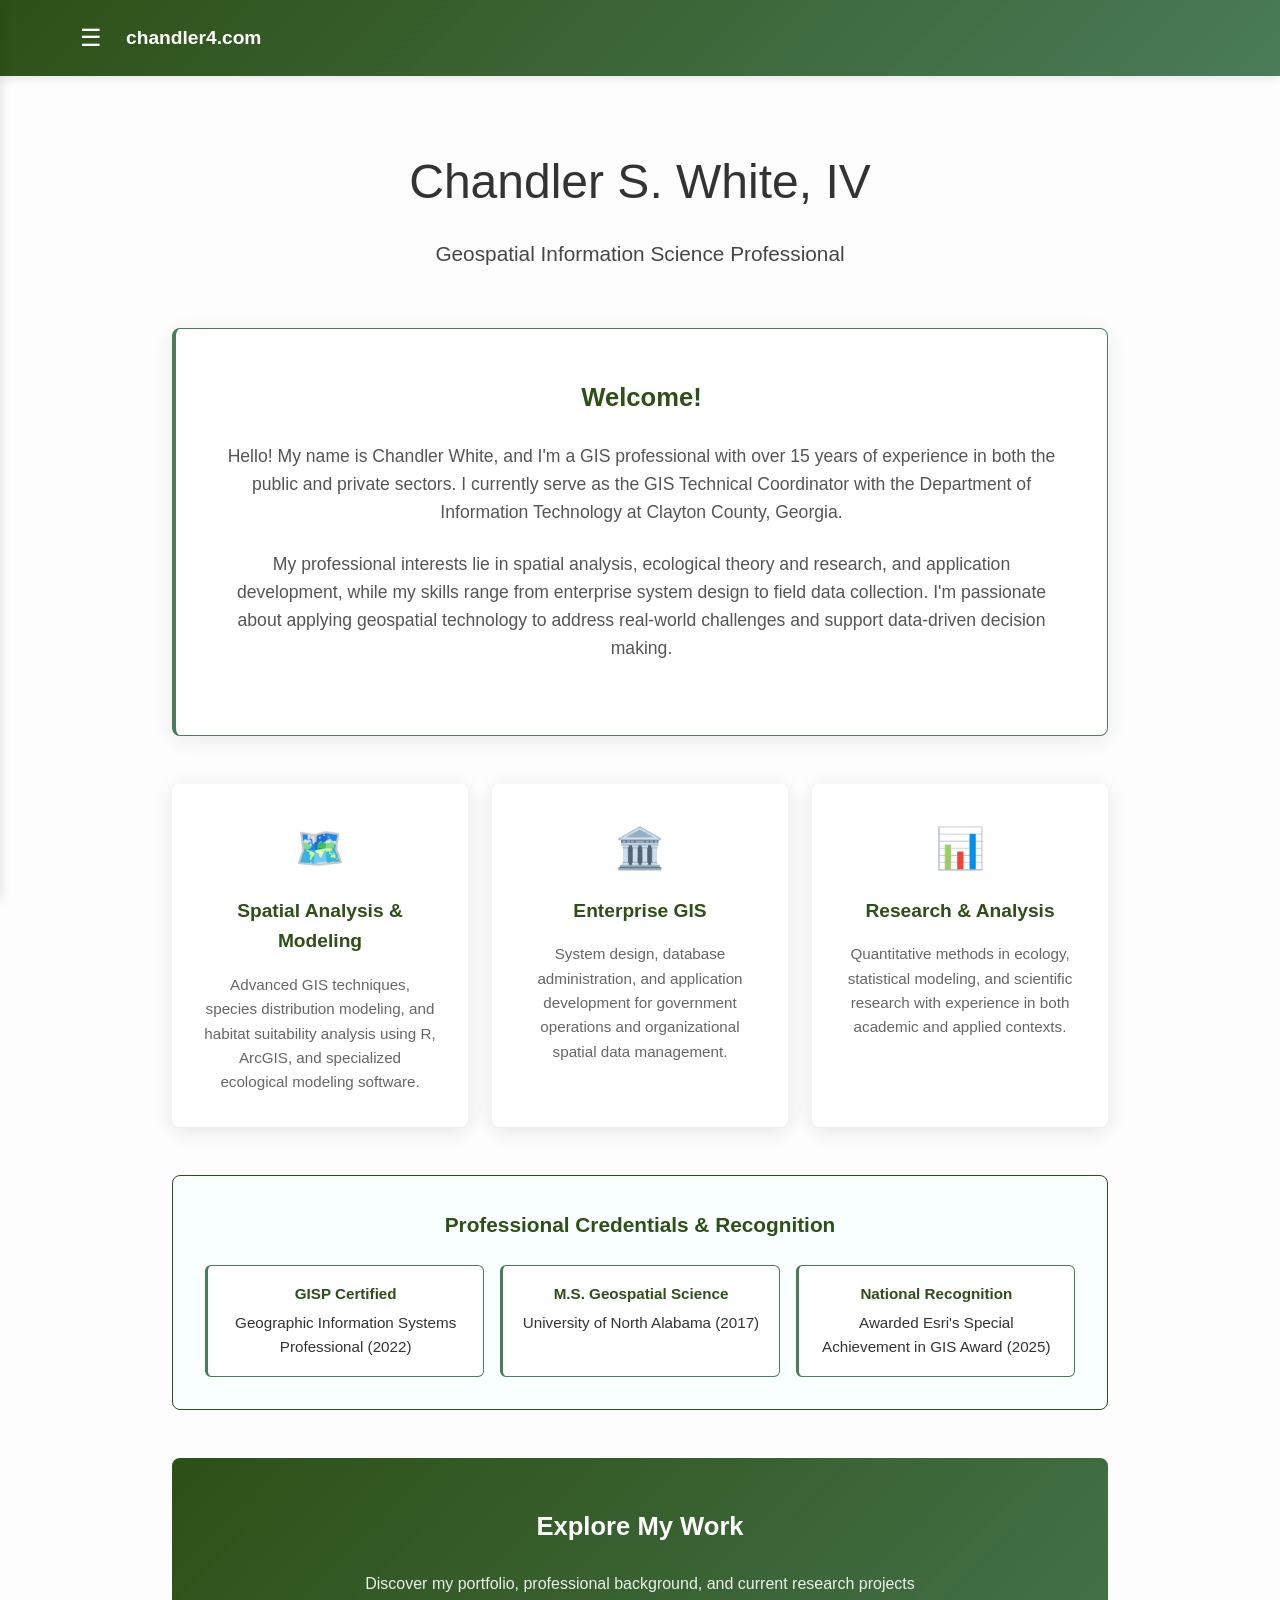
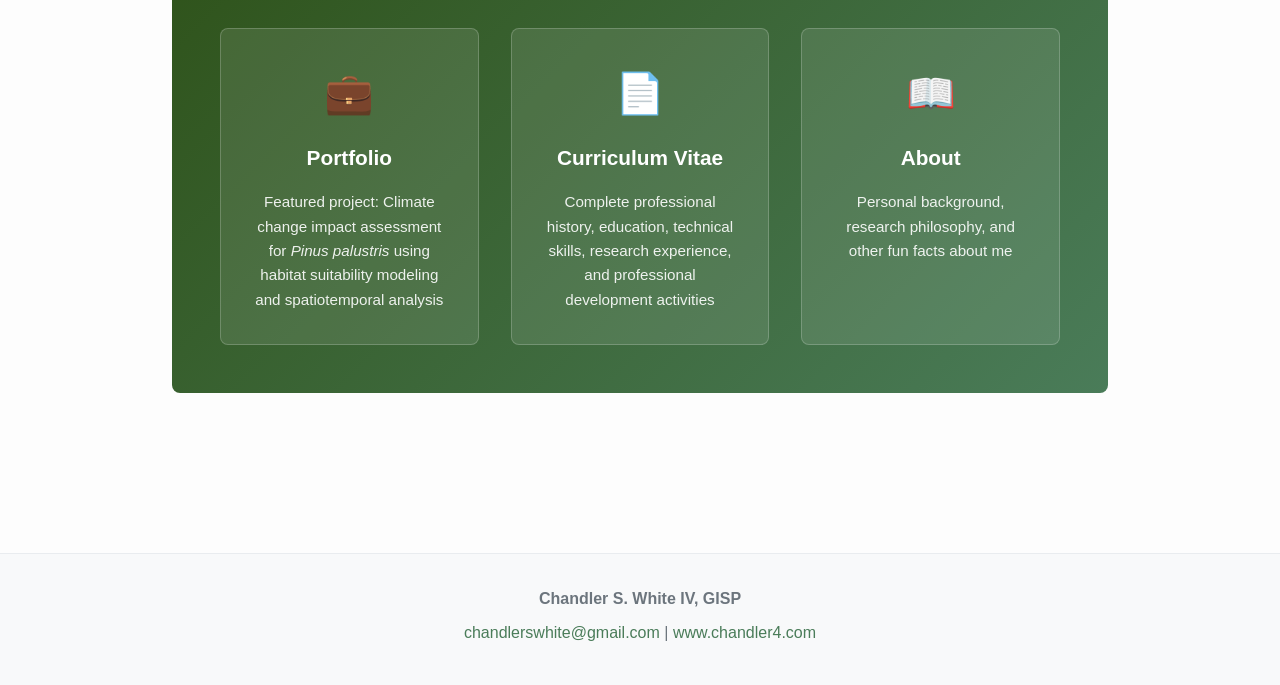
==== index.html @ 32448bdb "Update index.html" ====
<!DOCTYPE html>
<html lang="en">
<head>
    <meta charset="UTF-8">
    <meta name="viewport" content="width=device-width, initial-scale=1.0">
    <title>chandler4.com | Home</title>
    <meta name="description" content="Chandler S. White IV, GISP - Geographic Information Science Professional specializing in spatial analysis, conservation ecology, and species distribution modeling.">
    <style>
        * {
            margin: 0;
            padding: 0;
            box-sizing: border-box;
        }

        body {
            font-family: 'Segoe UI', Tahoma, Geneva, Verdana, sans-serif;
            line-height: 1.6;
            color: #333;
            background-color: #fdfdfd;
            padding-top: 80px;
        }

        header {
            background: linear-gradient(135deg, #2d5016 0%, #4a7c59 100%);
            color: white;
            position: fixed;
            top: 0;
            left: 0;
            right: 0;
            z-index: 1000;
            box-shadow: 0 2px 10px rgba(0,0,0,0.1);
            transition: box-shadow 0.3s ease;
        }

        .header-content {
            display: flex;
            align-items: center;
            padding: 1rem 2rem;
            max-width: 1200px;
            margin: 0 auto;
        }

        .hamburger {
            background: none;
            border: none;
            color: white;
            font-size: 1.5rem;
            cursor: pointer;
            padding: 0.5rem;
            margin-right: 1rem;
            border-radius: 4px;
            transition: background-color 0.3s ease;
        }

        .hamburger:hover {
            background-color: rgba(255,255,255,0.1);
        }

        .site-title {
            font-size: 1.2rem;
            font-weight: 600;
            margin-right: 0.5rem;
        }

        .separator {
            margin: 0 0.5rem;
            opacity: 0.7;
        }

        .page-title {
            font-size: 1.1rem;
            font-weight: 400;
            opacity: 0.9;
        }

        .nav-menu {
            position: fixed;
            top: 0;
            left: -300px;
            width: 300px;
            height: 100vh;
            background: linear-gradient(135deg, #2d5016 0%, #4a7c59 100%);
            transition: left 0.3s ease;
            z-index: 1001;
            padding-top: 5rem;
            box-shadow: 2px 0 10px rgba(0,0,0,0.1);
        }

        .nav-menu.open {
            left: 0;
        }

        .nav-overlay {
            position: fixed;
            top: 0;
            left: 0;
            width: 100%;
            height: 100vh;
            background: rgba(0,0,0,0.5);
            z-index: 999;
            opacity: 0;
            visibility: hidden;
            transition: opacity 0.3s ease, visibility 0.3s ease;
        }

        .nav-overlay.open {
            opacity: 1;
            visibility: visible;
        }

        .nav-menu ul {
            list-style: none;
            padding: 0 2rem;
        }

        .nav-menu li {
            margin-bottom: 0.5rem;
        }

        .nav-menu a {
            color: white;
            text-decoration: none;
            font-weight: 500;
            padding: 0.75rem 1rem;
            display: block;
            border-radius: 4px;
            transition: background-color 0.3s ease;
        }

        .nav-menu a:hover, .nav-menu a.active {
            background-color: rgba(255,255,255,0.2);
        }

        .close-menu {
            position: absolute;
            top: 1rem;
            right: 1rem;
            background: none;
            border: none;
            color: white;
            font-size: 1.5rem;
            cursor: pointer;
            padding: 0.5rem;
            border-radius: 4px;
            transition: background-color 0.3s ease;
        }

        .close-menu:hover {
            background-color: rgba(255,255,255,0.1);
        }

        body {
            padding-top: 80px;
        }

        .container {
            max-width: 1200px;
            margin: 0 auto;
            padding: 0 2rem;
        }

        .hero {
            max-width: 800px;
            margin: 0 auto;
            text-align: center;
        }

        .hero h1 {
            font-size: 3rem;
            margin-bottom: 1rem;
            font-weight: 300;
        }

        .hero h2 {
            font-size: 1.3rem;
            opacity: 0.9;
            font-weight: 400;
            margin-bottom: 2rem;
        }

        .hero-description {
            font-size: 1.1rem;
            opacity: 0.95;
            max-width: 600px;
            margin: 0 auto;
            line-height: 1.7;
        }

        main {
            max-width: 1000px;
            margin: 0 auto;
            padding: 4rem 2rem;
        }

        .intro-section {
            background: white;
            border-radius: 8px;
            padding: 3rem;
            margin-bottom: 3rem;
            box-shadow: 0 4px 20px rgba(0,0,0,0.08);
            border: 1px solid #4a7c59;
            border-left: 4px solid #4a7c59;
            text-align: center;
        }

        .intro-section h3 {
            color: #2d5016;
            margin-bottom: 1.5rem;
            font-size: 1.6rem;
        }

        .intro-section p {
            font-size: 1.1rem;
            margin-bottom: 1.5rem;
            color: #555;
        }

        .expertise-overview {
            display: grid;
            grid-template-columns: repeat(auto-fit, minmax(250px, 1fr));
            gap: 1.5rem;
            margin: 3rem 0;
        }

        .expertise-card {
            background: white;
            border-radius: 8px;
            padding: 2rem;
            box-shadow: 0 4px 20px rgba(0,0,0,0.1);
            transition: transform 0.3s ease, box-shadow 0.3s ease;
            text-align: center;
        }

        .expertise-card:hover {
            transform: translateY(-5px);
            box-shadow: 0 8px 30px rgba(0,0,0,0.12);
        }

        .expertise-card h4 {
            color: #2d5016;
            margin-bottom: 1rem;
            font-size: 1.2rem;
        }

        .expertise-card p {
            color: #666;
            font-size: 0.95rem;
        }

        .expertise-icon {
            font-size: 2.5rem;
            margin-bottom: 1rem;
            display: block;
        }

        .navigation-section {
            background: linear-gradient(135deg, #2d5016 0%, #4a7c59 100%);
            color: white;
            border-radius: 8px;
            padding: 3rem;
            text-align: center;
            margin: 3rem 0;
        }

        .navigation-section h3 {
            margin-bottom: 1.5rem;
            font-size: 1.6rem;
        }

        .navigation-section p {
            margin-bottom: 2rem;
            opacity: 0.9;
        }

        .nav-grid {
            display: grid;
            grid-template-columns: repeat(auto-fit, minmax(250px, 1fr));
            gap: 2rem;
            margin-top: 2rem;
        }

        .nav-card {
            background: rgba(255,255,255,0.1);
            border: 1px solid rgba(255,255,255,0.2);
            border-radius: 8px;
            padding: 2rem;
            text-decoration: none;
            color: white;
            transition: all 0.3s ease;
            display: block;
        }

        .nav-card:hover {
            background: rgba(255,255,255,0.2);
            transform: translateY(-3px);
            box-shadow: 0 6px 25px rgba(0,0,0,0.15);
        }

        .nav-card h4 {
            margin-bottom: 1rem;
            font-size: 1.3rem;
        }

        .nav-card p {
            opacity: 0.9;
            margin-bottom: 0;
            font-size: 0.95rem;
        }

        .nav-icon {
            font-size: 2.5rem;
            margin-bottom: 1rem;
            display: block;
        }

        .credentials {
            background: #f8fffe;
            border: 1px solid #2d5016;
            border-radius: 8px;
            padding: 2rem;
            margin: 3rem 0;
            text-align: center;
        }

        .credentials h4 {
            color: #2d5016;
            margin-bottom: 1rem;
            font-size: 1.3rem;
        }

        .credentials-grid {
            display: grid;
            grid-template-columns: repeat(auto-fit, minmax(200px, 1fr));
            gap: 1rem;
            margin-top: 1.5rem;
        }

        .credential-item {
            background: white;
            padding: 1rem;
            border-radius: 6px;
            border: 1px solid #4a7c59;
            border-left: 3px solid #4a7c59;
            font-size: 0.95rem;
        }

        .credential-item strong {
            color: #2d5016;
            display: block;
            margin-bottom: 0.3rem;
        }

        footer {
            background-color: #f8f9fa;
            text-align: center;
            padding: 2rem;
            margin-top: 3rem;
            border-top: 1px solid #e9ecef;
        }

        footer p {
            color: #6c757d;
            margin-bottom: 0.5rem;
            text-align: center; /* Add this line */
        }

        footer a {
            color: #4a7c59;
            text-decoration: none;
        }

        footer a:hover {
            text-decoration: underline;
        }

        @media (max-width: 768px) {
            .hero h1 {
                font-size: 2rem;
            }

            .profile-header {
                grid-template-columns: 1fr;
                text-align: center;
            }

            .profile-photo {
                justify-self: center;
            }

            .expertise-grid, .contact-grid, .interests-list {
                grid-template-columns: 1fr;
            }

            .header-content {
                padding: 1rem;
            }

            .site-title {
                font-size: 1.1rem;
            }

            .page-title {
                font-size: 1rem;
            }
        }
    </style>
</head>
<body>
<header>
        <div class="nav-overlay" id="navOverlay"></div>
        <div class="nav-menu" id="navMenu">
            <button class="close-menu" id="closeMenu">✕</button>
            <ul>
                <li><a href="#" class="active">Home</a></li>
                <li><a href="portfolio.html">Portfolio</a></li>
                <li><a href="interactive_habitat_map.html" target="_blank">Interactive Map</a></li>
                <li><a href="cv.html">Curriculum Vitae</a></li>
                <li><a href="about.html">About</a></li>
            </ul>
        </div>
        <div class="header-content">
            <button class="hamburger" id="hamburger">☰</button>
            <span class="site-title">chandler4.com</span>
            <span class="page-title"></span>
        </div>
    </header>

    <main>
        <div class="container">
            <div class="hero">
                <h1>Chandler S. White, IV</h1>
                <h2>Geospatial Information Science Professional</h2>
            </div>
        </div>
        <br>
        <section class="intro-section">
            <h3>Welcome!</h3>
            <p>Hello! My name is Chandler White, and I'm a GIS professional with over 15 years of experience in both the public and private sectors. I currently serve as the GIS Technical Coordinator with the Department of Information Technology at Clayton County, Georgia.</p>
            <p>My professional interests lie in spatial analysis, ecological theory and research, and application development, while my skills range from enterprise system design to field data collection. I'm passionate about applying geospatial technology to address real-world challenges and support data-driven decision making.</p>
        </section>

        <div class="expertise-overview">
            <div class="expertise-card">
                <span class="expertise-icon">🗺️</span>
                <h4>Spatial Analysis & Modeling</h4>
                <p>Advanced GIS techniques, species distribution modeling, and habitat suitability analysis using R, ArcGIS, and specialized ecological modeling software.</p>
            </div>
            <div class="expertise-card">
                <span class="expertise-icon">🏛️</span>
                <h4>Enterprise GIS</h4>
                <p>System design, database administration, and application development for government operations and organizational spatial data management.</p>
            </div>
            <div class="expertise-card">
                <span class="expertise-icon">📊</span>
                <h4>Research & Analysis</h4>
                <p>Quantitative methods in ecology, statistical modeling, and scientific research with experience in both academic and applied contexts.</p>
            </div>
        </div>

        <section class="credentials">
            <h4>Professional Credentials & Recognition</h4>
            <div class="credentials-grid">
                <div class="credential-item">
                    <strong>GISP Certified</strong>
                    Geographic Information Systems Professional (2022)
                </div>
                <div class="credential-item">
                    <strong>M.S. Geospatial Science</strong>
                    University of North Alabama (2017)
                </div>
                <div class="credential-item">
                    <strong>National Recognition</strong>
                    Awarded Esri's Special Achievement in GIS Award (2025)
                </div>
            </div>
        </section>

        <section class="navigation-section">
            <h3>Explore My Work</h3>
            <p>Discover my portfolio, professional background, and current research projects</p>
            
            <div class="nav-grid">
                <a href="portfolio.html" class="nav-card">
                    <span class="nav-icon">💼</span>
                    <h4>Portfolio</h4>
                    <p>Featured project: Climate change impact assessment for <em>Pinus palustris</em> using habitat suitability modeling and spatiotemporal analysis</p>
                </a>
                
                <a href="cv.html" class="nav-card">
                    <span class="nav-icon">📄</span>
                    <h4>Curriculum Vitae</h4>
                    <p>Complete professional history, education, technical skills, research experience, and professional development activities</p>
                </a>
                
                <a href="about.html" class="nav-card">
                    <span class="nav-icon">📖</span>
                    <h4>About</h4>
                    <p>Personal background, research philosophy, and other fun facts about me</p>
                </a>
            </div>
        </section>
    </main>

    <footer>
        <p><strong>Chandler S. White IV, GISP</strong></p>
        <p><a href="mailto:chandlerswhite@gmail.com">chandlerswhite@gmail.com</a> | <a href="https://www.chandler4.com">www.chandler4.com</a></p>
    </footer>
<script>
        const hamburger = document.getElementById('hamburger');
        const navMenu = document.getElementById('navMenu');
        const navOverlay = document.getElementById('navOverlay');
        const closeMenu = document.getElementById('closeMenu');

        function openMenu() {
            navMenu.classList.add('open');
            navOverlay.classList.add('open');
            document.body.style.overflow = 'hidden';
        }

        function closeMenuFunc() {
            navMenu.classList.remove('open');
            navOverlay.classList.remove('open');
            document.body.style.overflow = '';
        }

        hamburger.addEventListener('click', openMenu);
        closeMenu.addEventListener('click', closeMenuFunc);
        navOverlay.addEventListener('click', closeMenuFunc);

        // Add scroll shadow effect
        window.addEventListener('scroll', function() {
            const header = document.querySelector('header');
            if (window.scrollY > 10) {
                header.style.boxShadow = '0 2px 20px rgba(0,0,0,0.15)';
            } else {
                header.style.boxShadow = '0 2px 10px rgba(0,0,0,0.1)';
            }
        });
    </script>
</body>
</html>
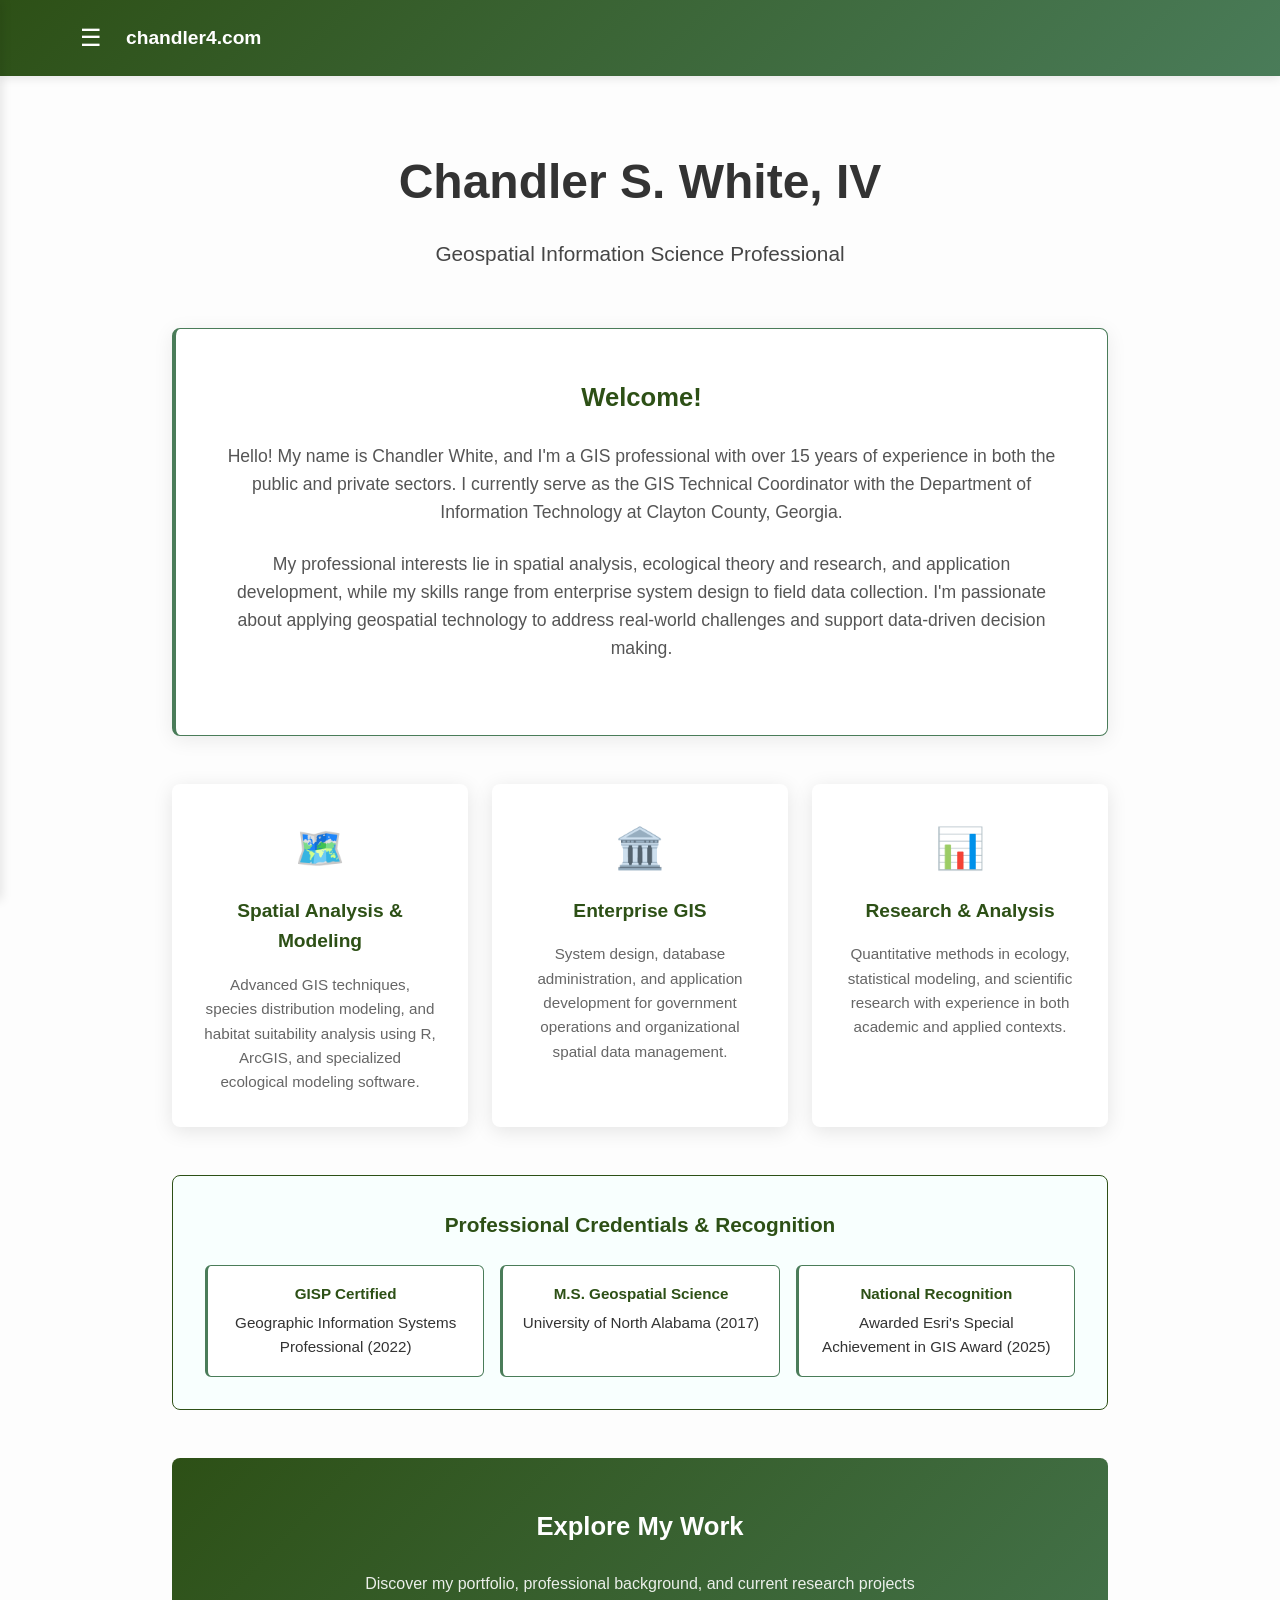
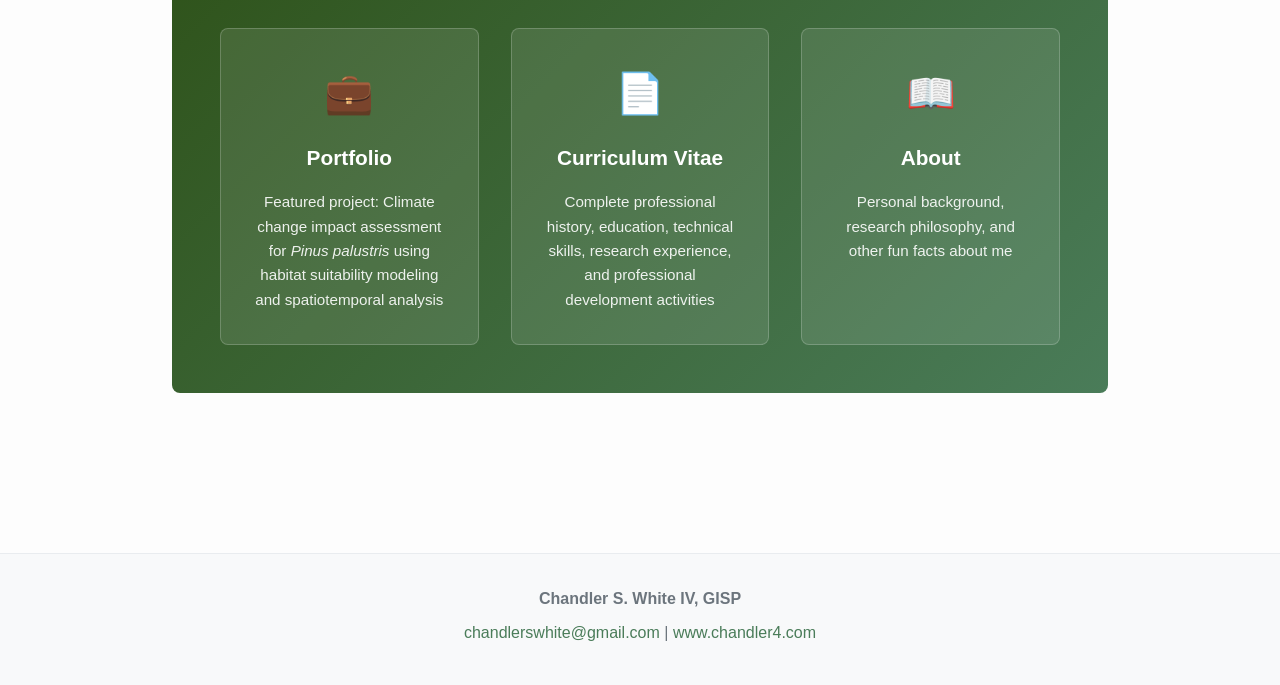
==== commit 8fe46725: "Update index.html" ====
--- a/index.html
+++ b/index.html
@@ -29,7 +29,7 @@
             right: 0;
             z-index: 1000;
             box-shadow: 0 2px 10px rgba(0,0,0,0.1);
-            transition: box-shadow 0.3s ease;
+            transition: box-shadow 0.3s ease, transform 0.3s ease; /* Added transform transition */
         }
 
         .header-content {
@@ -428,7 +428,7 @@
     <main>
         <div class="container">
             <div class="hero">
-                <h1>Chandler S. White, IV</h1>
+                <h1><strong>Chandler S. White, IV</strong></h1>
                 <h2>Geospatial Information Science Professional</h2>
             </div>
         </div>
@@ -506,36 +506,57 @@
         <p><a href="mailto:chandlerswhite@gmail.com">chandlerswhite@gmail.com</a> | <a href="https://www.chandler4.com">www.chandler4.com</a></p>
     </footer>
 <script>
-        const hamburger = document.getElementById('hamburger');
-        const navMenu = document.getElementById('navMenu');
-        const navOverlay = document.getElementById('navOverlay');
-        const closeMenu = document.getElementById('closeMenu');
-
-        function openMenu() {
-            navMenu.classList.add('open');
-            navOverlay.classList.add('open');
-            document.body.style.overflow = 'hidden';
-        }
-
-        function closeMenuFunc() {
-            navMenu.classList.remove('open');
-            navOverlay.classList.remove('open');
-            document.body.style.overflow = '';
-        }
-
-        hamburger.addEventListener('click', openMenu);
-        closeMenu.addEventListener('click', closeMenuFunc);
-        navOverlay.addEventListener('click', closeMenuFunc);
-
-        // Add scroll shadow effect
-        window.addEventListener('scroll', function() {
-            const header = document.querySelector('header');
-            if (window.scrollY > 10) {
-                header.style.boxShadow = '0 2px 20px rgba(0,0,0,0.15)';
-            } else {
-                header.style.boxShadow = '0 2px 10px rgba(0,0,0,0.1)';
-            }
-        });
-    </script>
+    const hamburger = document.getElementById('hamburger');
+    const navMenu = document.getElementById('navMenu');
+    const navOverlay = document.getElementById('navOverlay');
+    const closeMenu = document.getElementById('closeMenu');
+    const header = document.querySelector('header');
+
+    let lastScrollTop = 0;
+    let scrollThreshold = 10; // Minimum scroll distance to trigger hide/show
+
+    function openMenu() {
+        navMenu.classList.add('open');
+        navOverlay.classList.add('open');
+        document.body.style.overflow = 'hidden';
+    }
+
+    function closeMenuFunc() {
+        navMenu.classList.remove('open');
+        navOverlay.classList.remove('open');
+        document.body.style.overflow = '';
+    }
+
+    hamburger.addEventListener('click', openMenu);
+    closeMenu.addEventListener('click', closeMenuFunc);
+    navOverlay.addEventListener('click', closeMenuFunc);
+
+    // Smart header with scroll direction detection
+    window.addEventListener('scroll', function() {
+        let scrollTop = window.pageYOffset || document.documentElement.scrollTop;
+        
+        // Add shadow effect
+        if (scrollTop > 10) {
+            header.style.boxShadow = '0 2px 20px rgba(0,0,0,0.15)';
+        } else {
+            header.style.boxShadow = '0 2px 10px rgba(0,0,0,0.1)';
+        }
+
+        // Auto-hide/show header based on scroll direction
+        if (Math.abs(lastScrollTop - scrollTop) <= scrollThreshold) {
+            return; // Don't do anything if scroll distance is too small
+        }
+
+        if (scrollTop > lastScrollTop && scrollTop > 100) {
+            // Scrolling down & past 100px - hide header
+            header.style.transform = 'translateY(-100%)';
+        } else {
+            // Scrolling up - show header
+            header.style.transform = 'translateY(0)';
+        }
+        
+        lastScrollTop = scrollTop;
+    });
+</script>
 </body>
 </html>
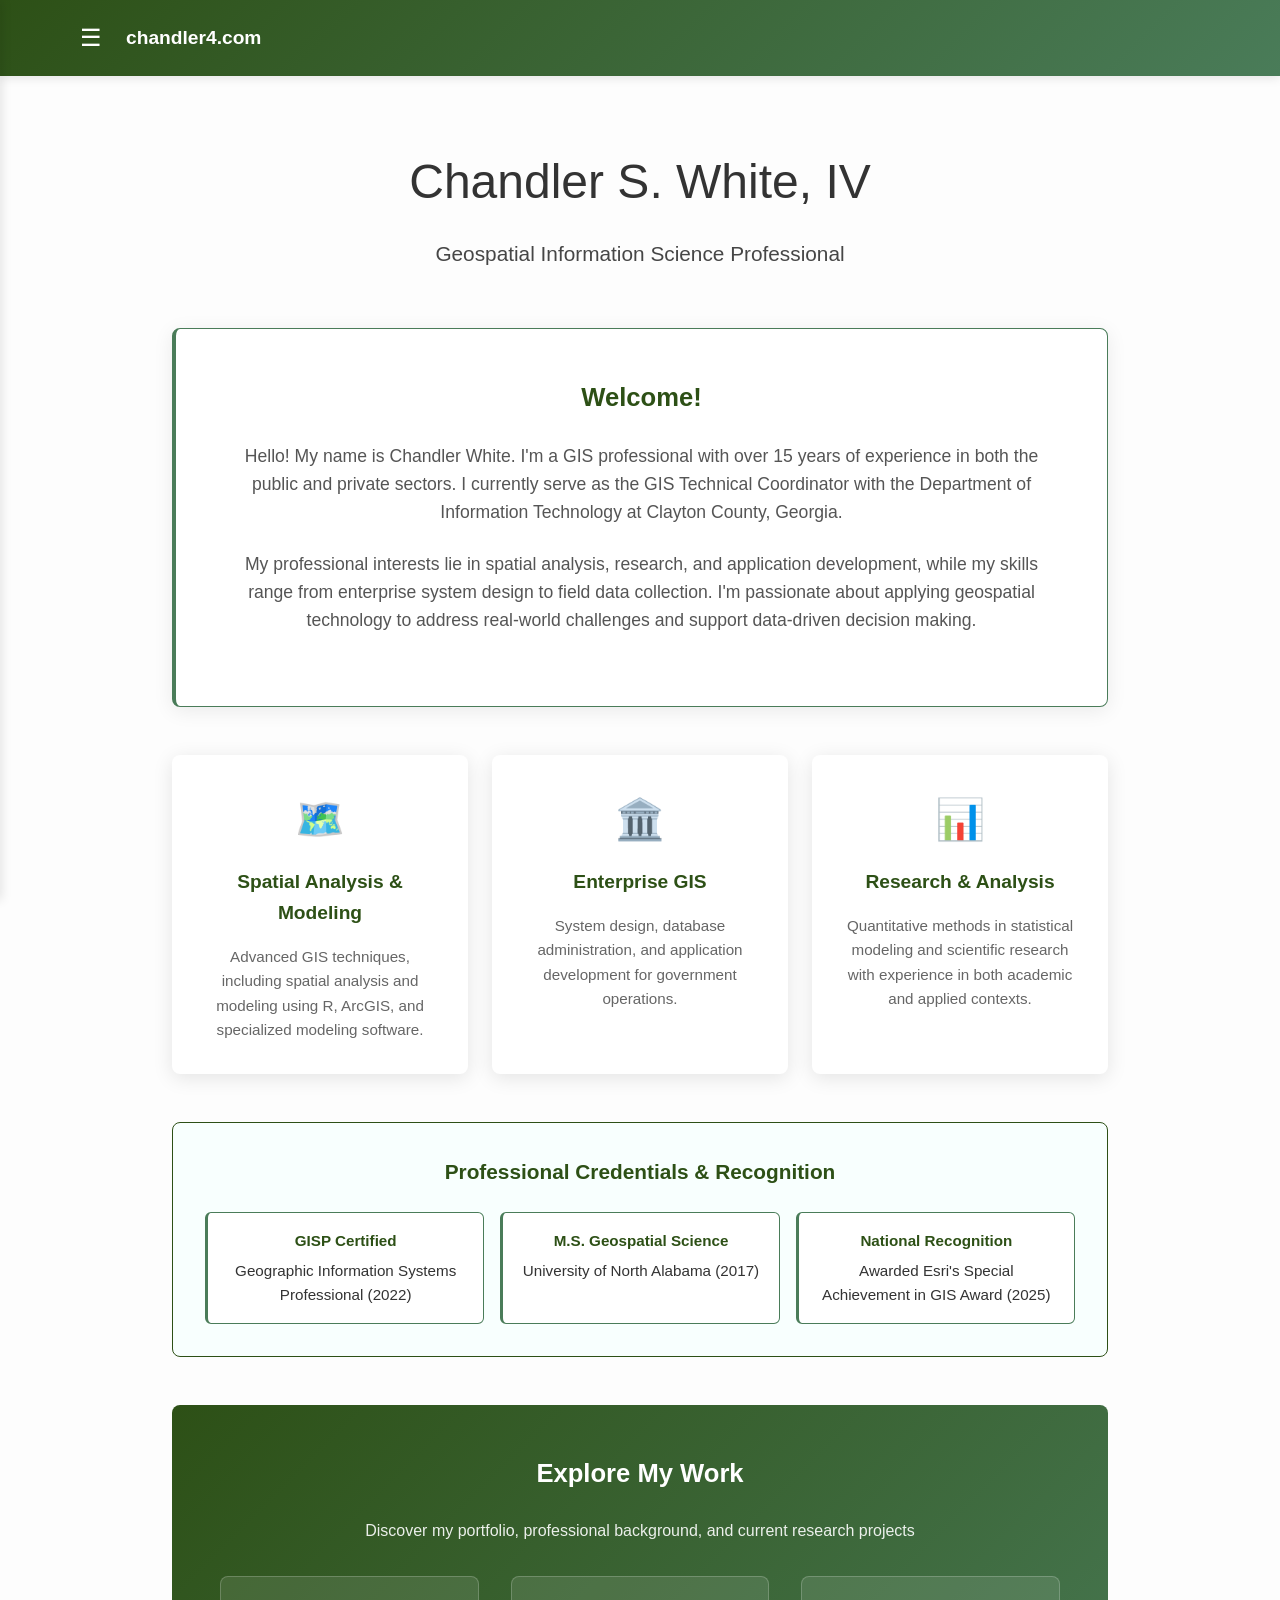
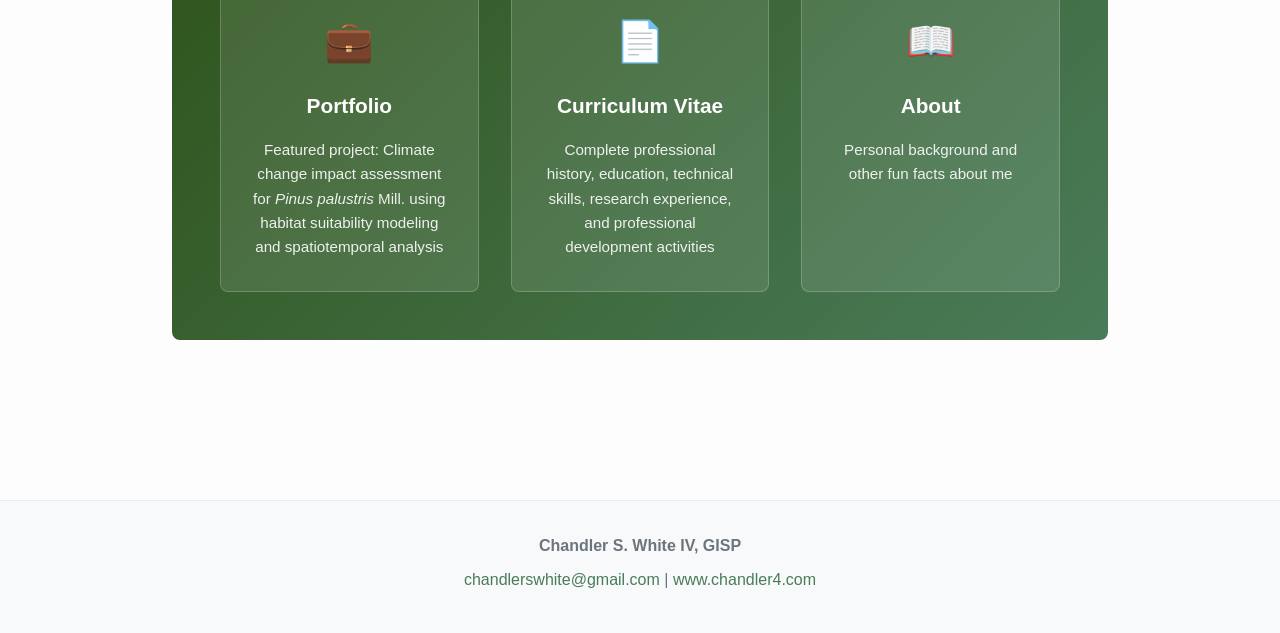
==== commit 0eb80106: "Update index.html" ====
--- a/index.html
+++ b/index.html
@@ -428,32 +428,32 @@
     <main>
         <div class="container">
             <div class="hero">
-                <h1><strong>Chandler S. White, IV</strong></h1>
+                <h1>Chandler S. White, IV</h1>
                 <h2>Geospatial Information Science Professional</h2>
             </div>
         </div>
         <br>
         <section class="intro-section">
             <h3>Welcome!</h3>
-            <p>Hello! My name is Chandler White, and I'm a GIS professional with over 15 years of experience in both the public and private sectors. I currently serve as the GIS Technical Coordinator with the Department of Information Technology at Clayton County, Georgia.</p>
-            <p>My professional interests lie in spatial analysis, ecological theory and research, and application development, while my skills range from enterprise system design to field data collection. I'm passionate about applying geospatial technology to address real-world challenges and support data-driven decision making.</p>
+            <p>Hello! My name is Chandler White. I'm a GIS professional with over 15 years of experience in both the public and private sectors. I currently serve as the GIS Technical Coordinator with the Department of Information Technology at Clayton County, Georgia.</p>
+            <p>My professional interests lie in spatial analysis, research, and application development, while my skills range from enterprise system design to field data collection. I'm passionate about applying geospatial technology to address real-world challenges and support data-driven decision making.</p>
         </section>
 
         <div class="expertise-overview">
             <div class="expertise-card">
                 <span class="expertise-icon">🗺️</span>
                 <h4>Spatial Analysis & Modeling</h4>
-                <p>Advanced GIS techniques, species distribution modeling, and habitat suitability analysis using R, ArcGIS, and specialized ecological modeling software.</p>
+                <p>Advanced GIS techniques, including spatial analysis and modeling using R, ArcGIS, and specialized modeling software.</p>
             </div>
             <div class="expertise-card">
                 <span class="expertise-icon">🏛️</span>
                 <h4>Enterprise GIS</h4>
-                <p>System design, database administration, and application development for government operations and organizational spatial data management.</p>
+                <p>System design, database administration, and application development for government operations.</p>
             </div>
             <div class="expertise-card">
                 <span class="expertise-icon">📊</span>
                 <h4>Research & Analysis</h4>
-                <p>Quantitative methods in ecology, statistical modeling, and scientific research with experience in both academic and applied contexts.</p>
+                <p>Quantitative methods in statistical modeling and scientific research with experience in both academic and applied contexts.</p>
             </div>
         </div>
 
@@ -483,7 +483,7 @@
                 <a href="portfolio.html" class="nav-card">
                     <span class="nav-icon">💼</span>
                     <h4>Portfolio</h4>
-                    <p>Featured project: Climate change impact assessment for <em>Pinus palustris</em> using habitat suitability modeling and spatiotemporal analysis</p>
+                    <p>Featured project: Climate change impact assessment for <em>Pinus palustris</em> Mill. using habitat suitability modeling and spatiotemporal analysis</p>
                 </a>
                 
                 <a href="cv.html" class="nav-card">
@@ -495,7 +495,7 @@
                 <a href="about.html" class="nav-card">
                     <span class="nav-icon">📖</span>
                     <h4>About</h4>
-                    <p>Personal background, research philosophy, and other fun facts about me</p>
+                    <p>Personal background and other fun facts about me</p>
                 </a>
             </div>
         </section>
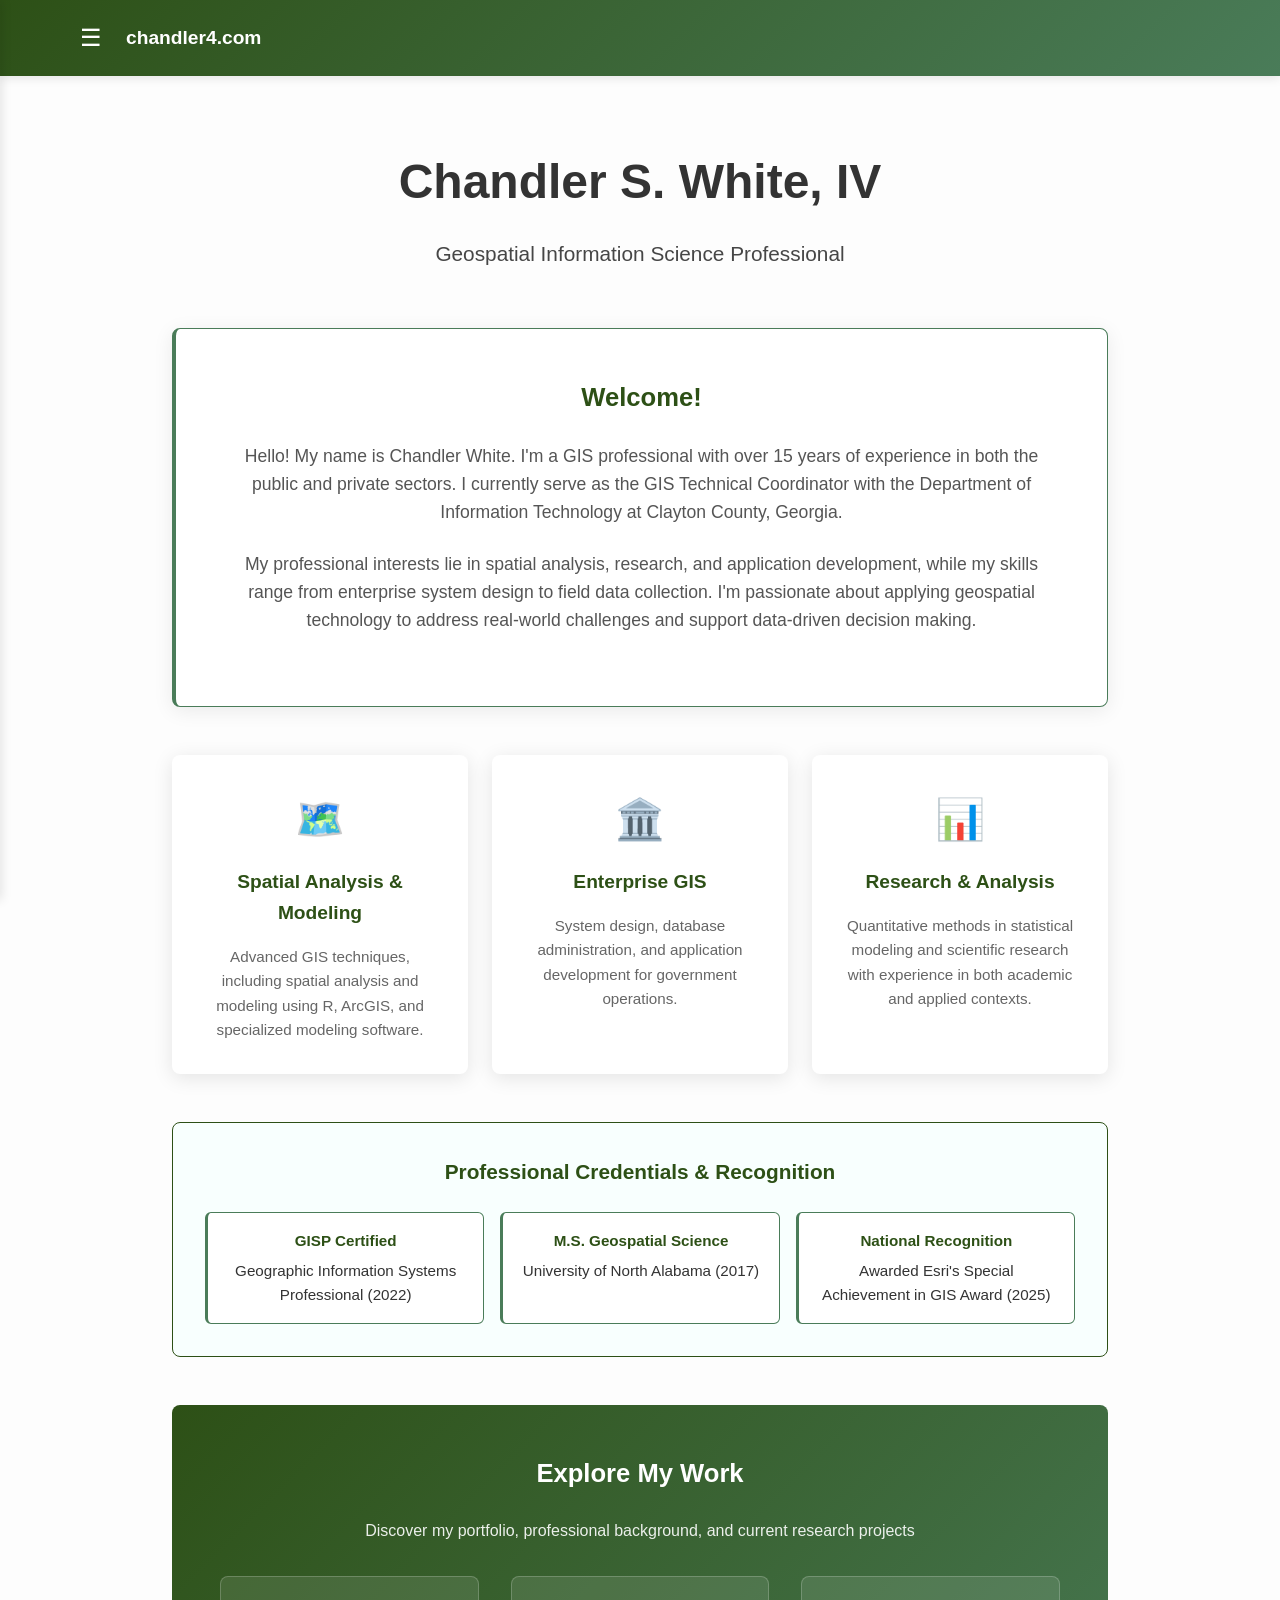
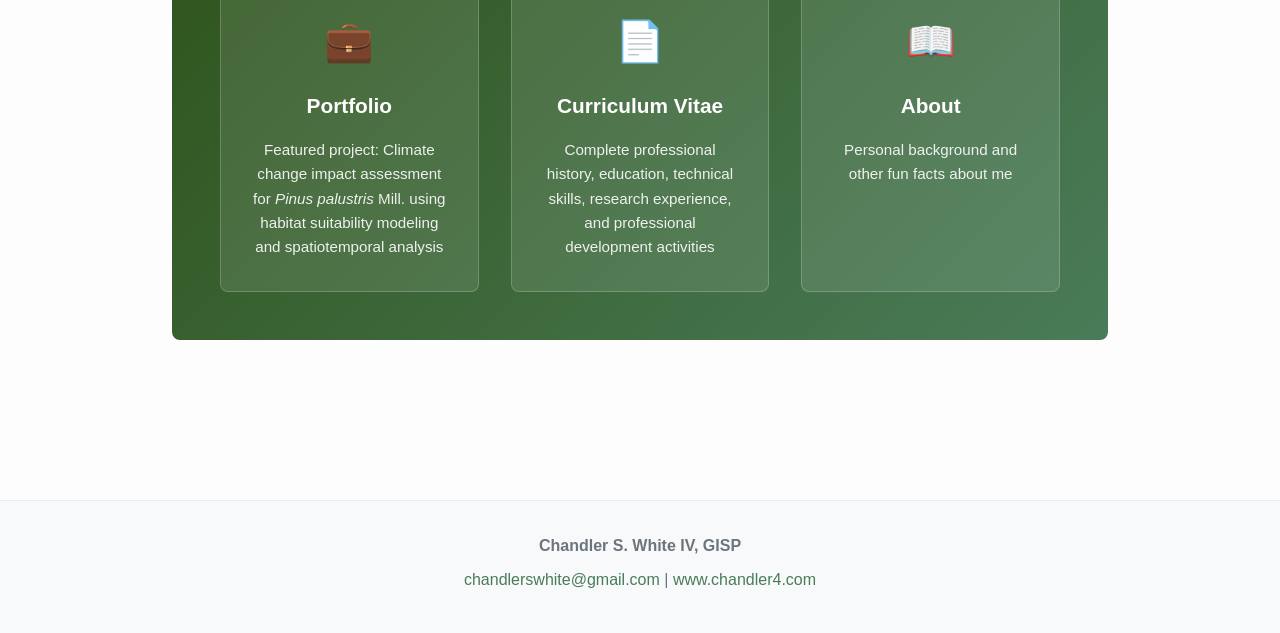
==== commit 71319bb7: "Update index.html" ====
--- a/index.html
+++ b/index.html
@@ -428,7 +428,7 @@
     <main>
         <div class="container">
             <div class="hero">
-                <h1>Chandler S. White, IV</h1>
+                <h1><strong>Chandler S. White, IV</strong></h1>
                 <h2>Geospatial Information Science Professional</h2>
             </div>
         </div>
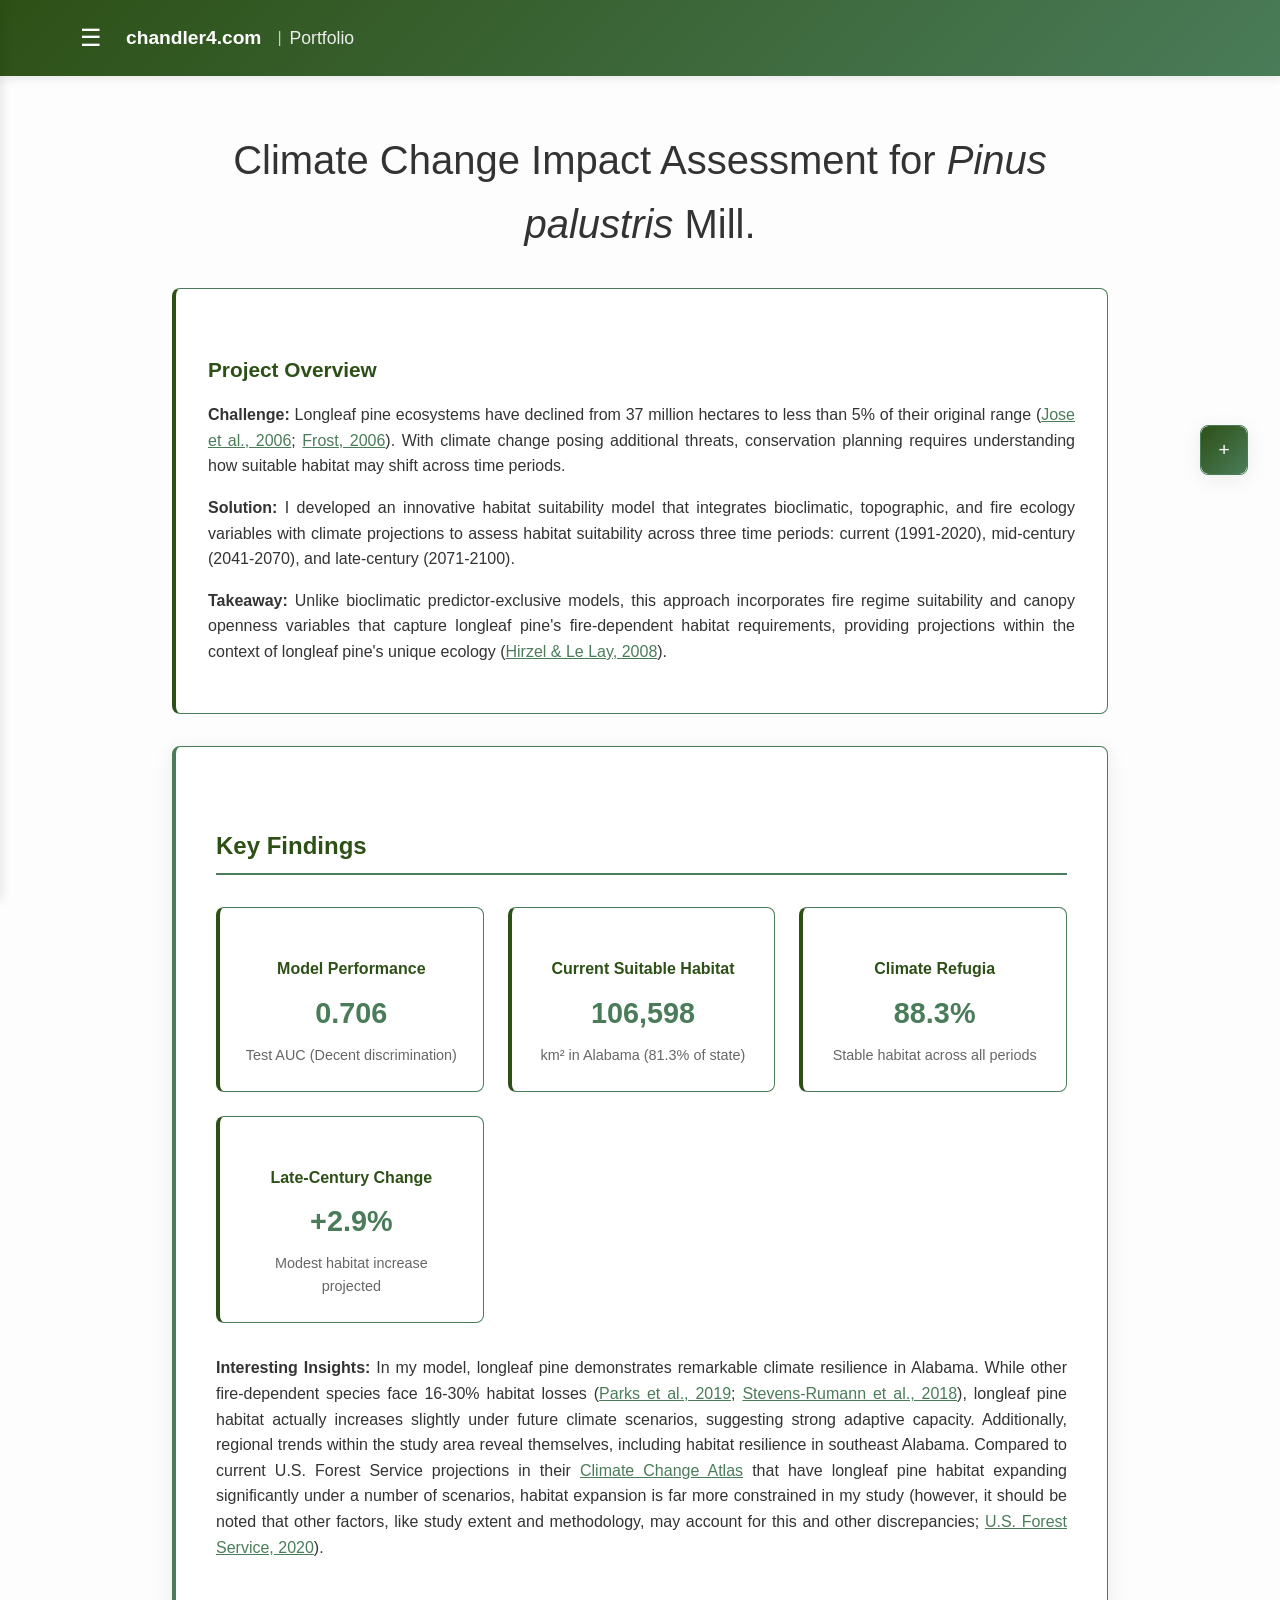
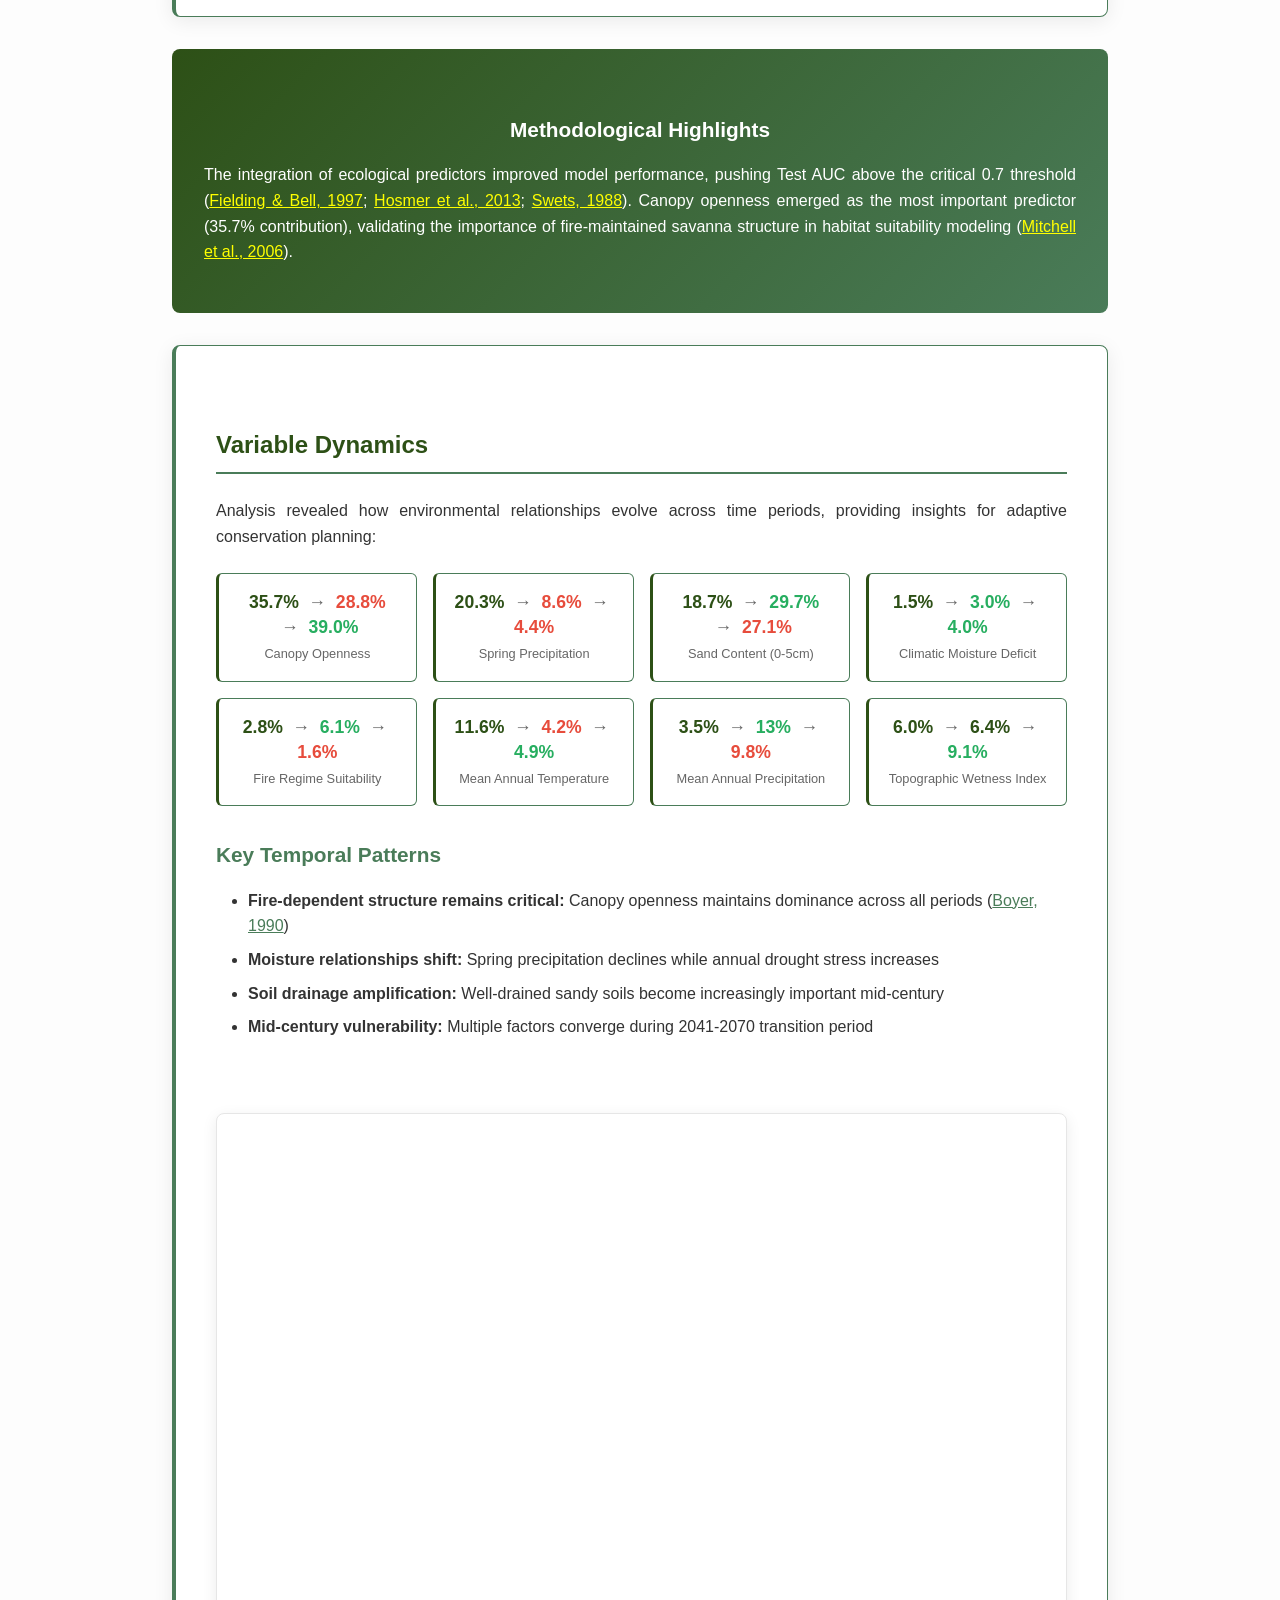
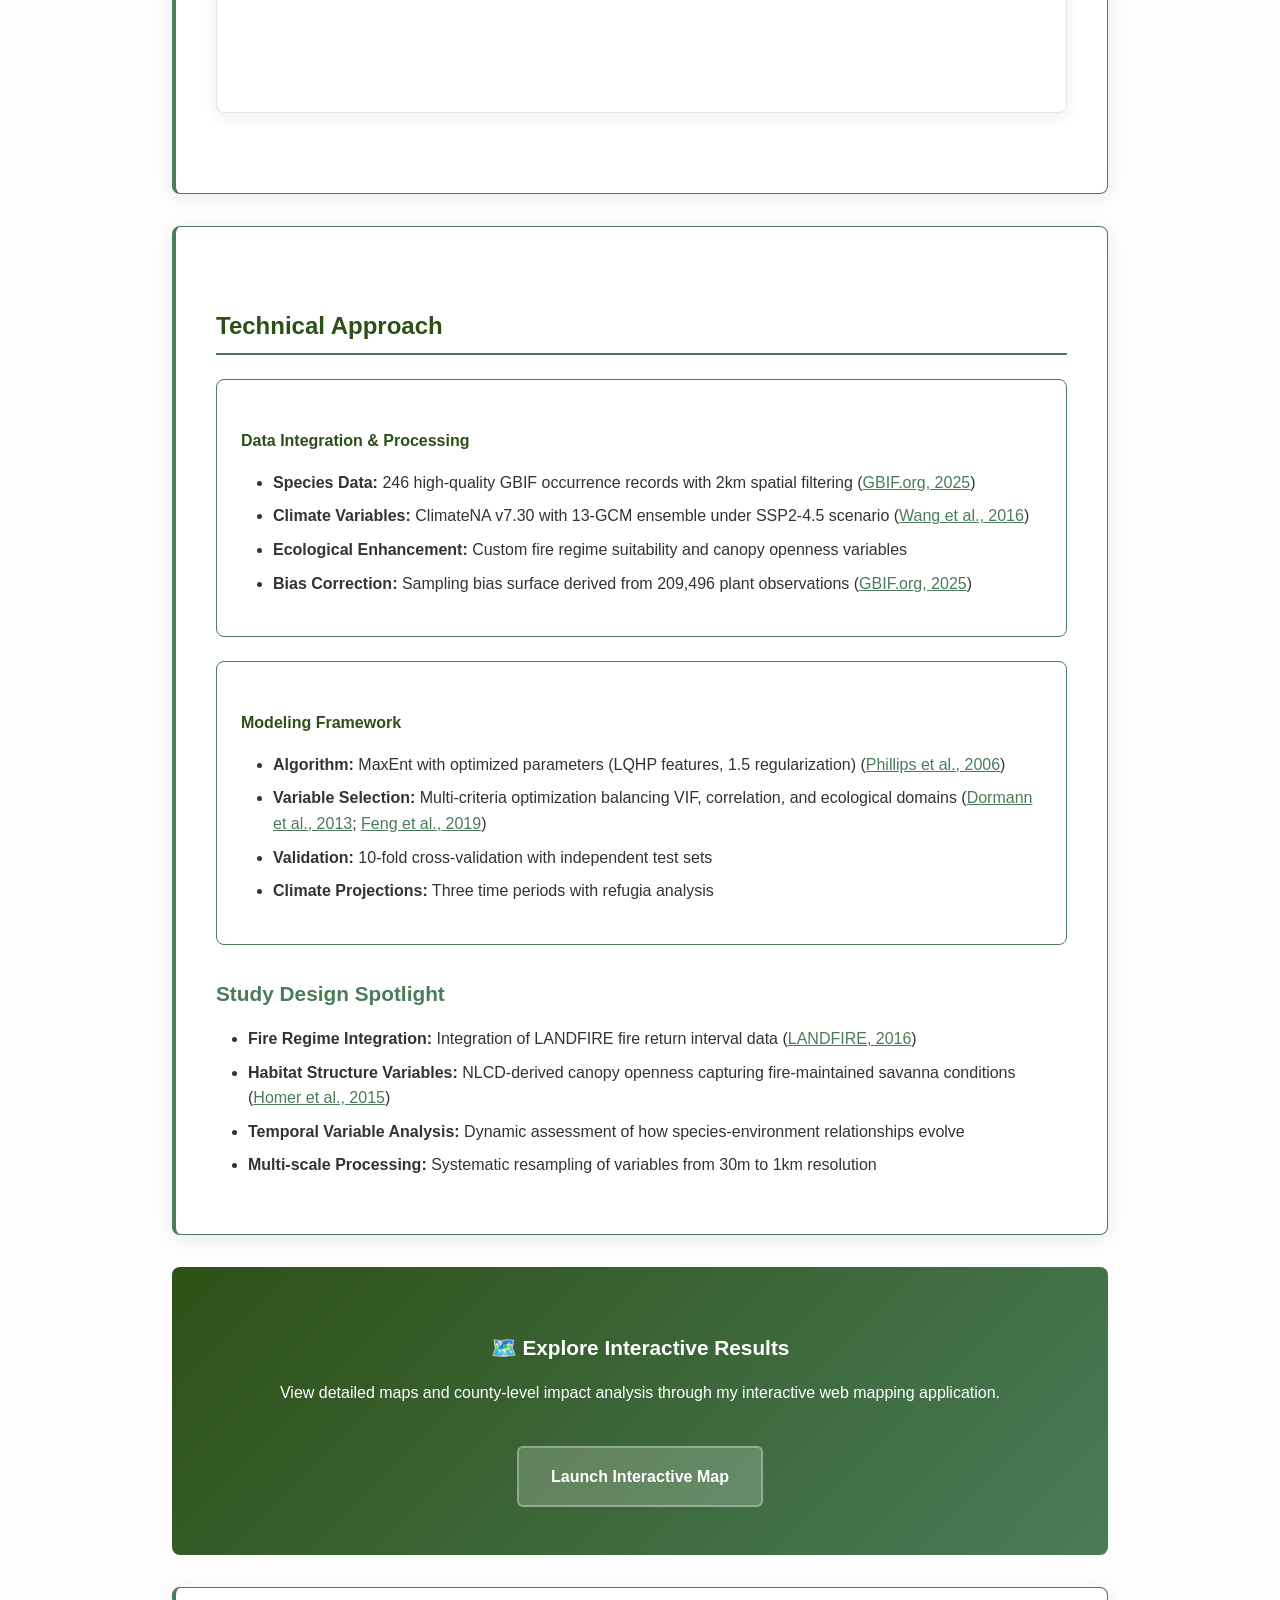
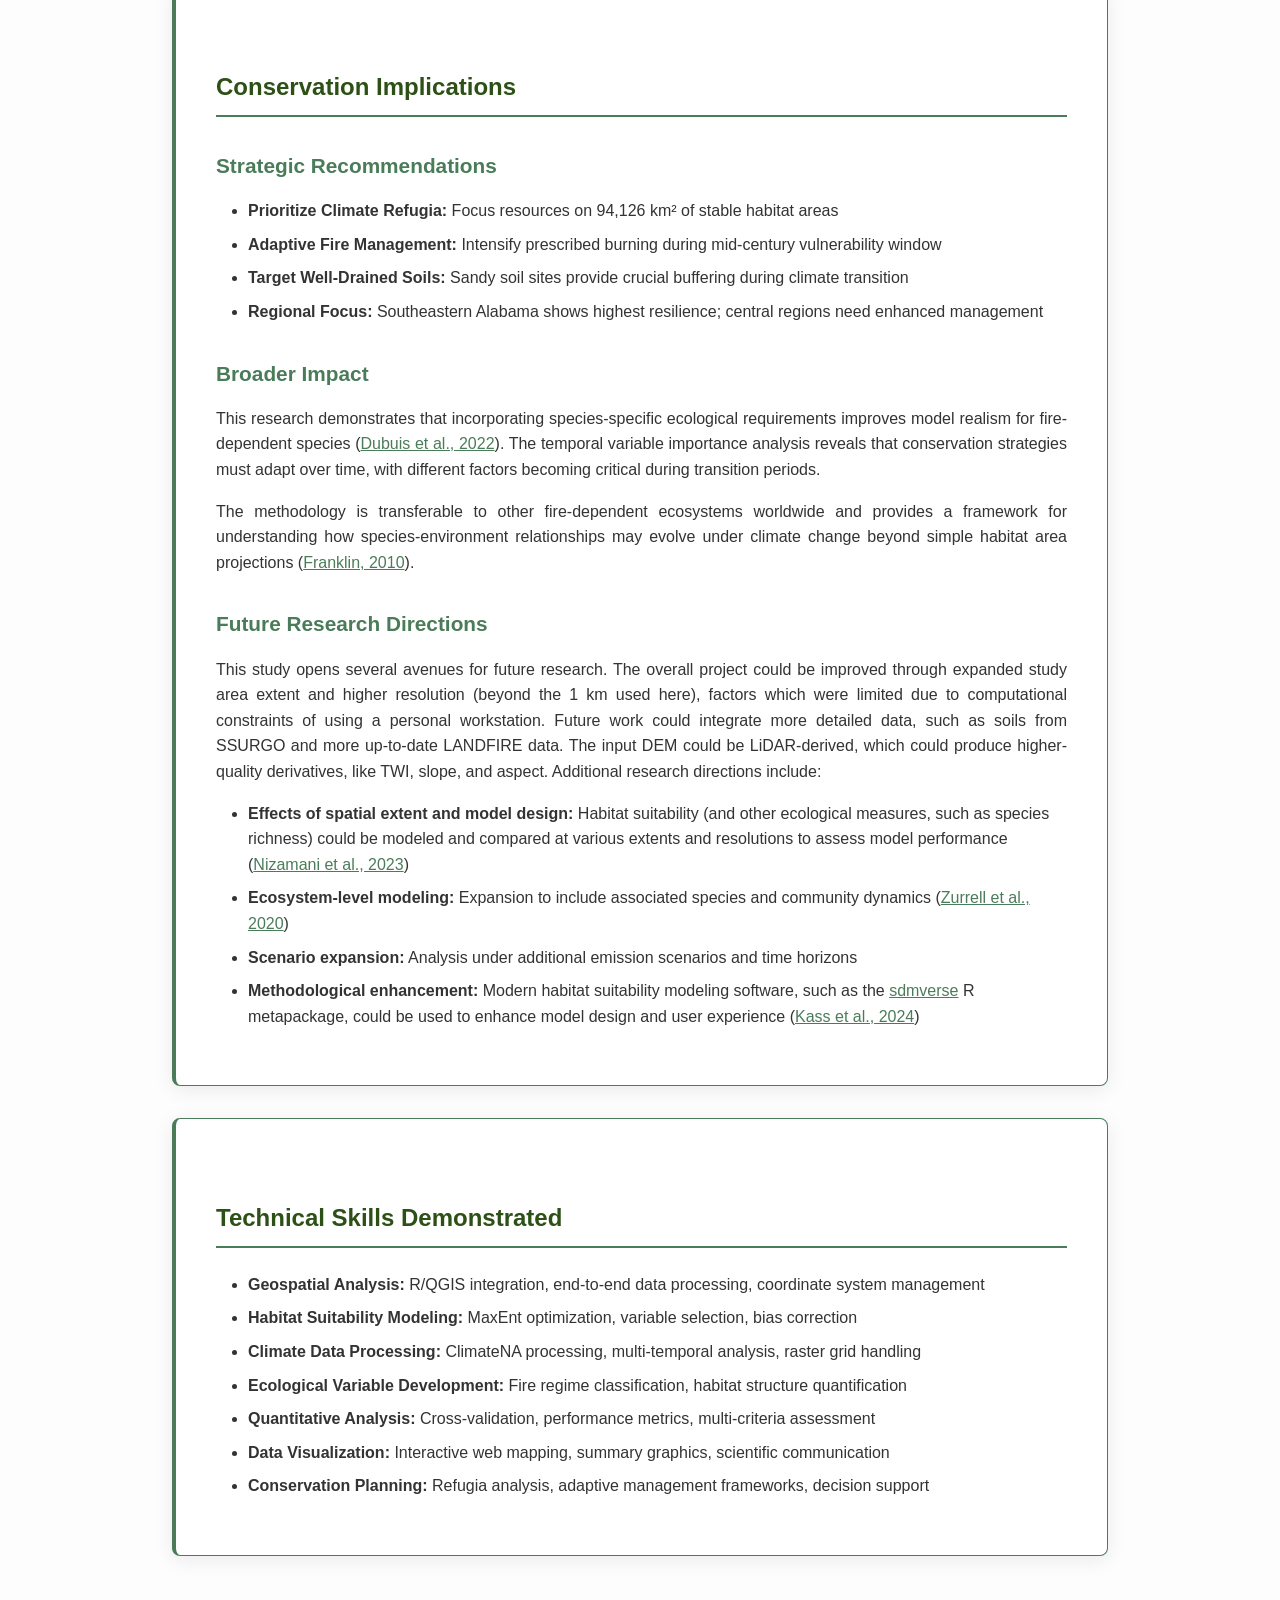
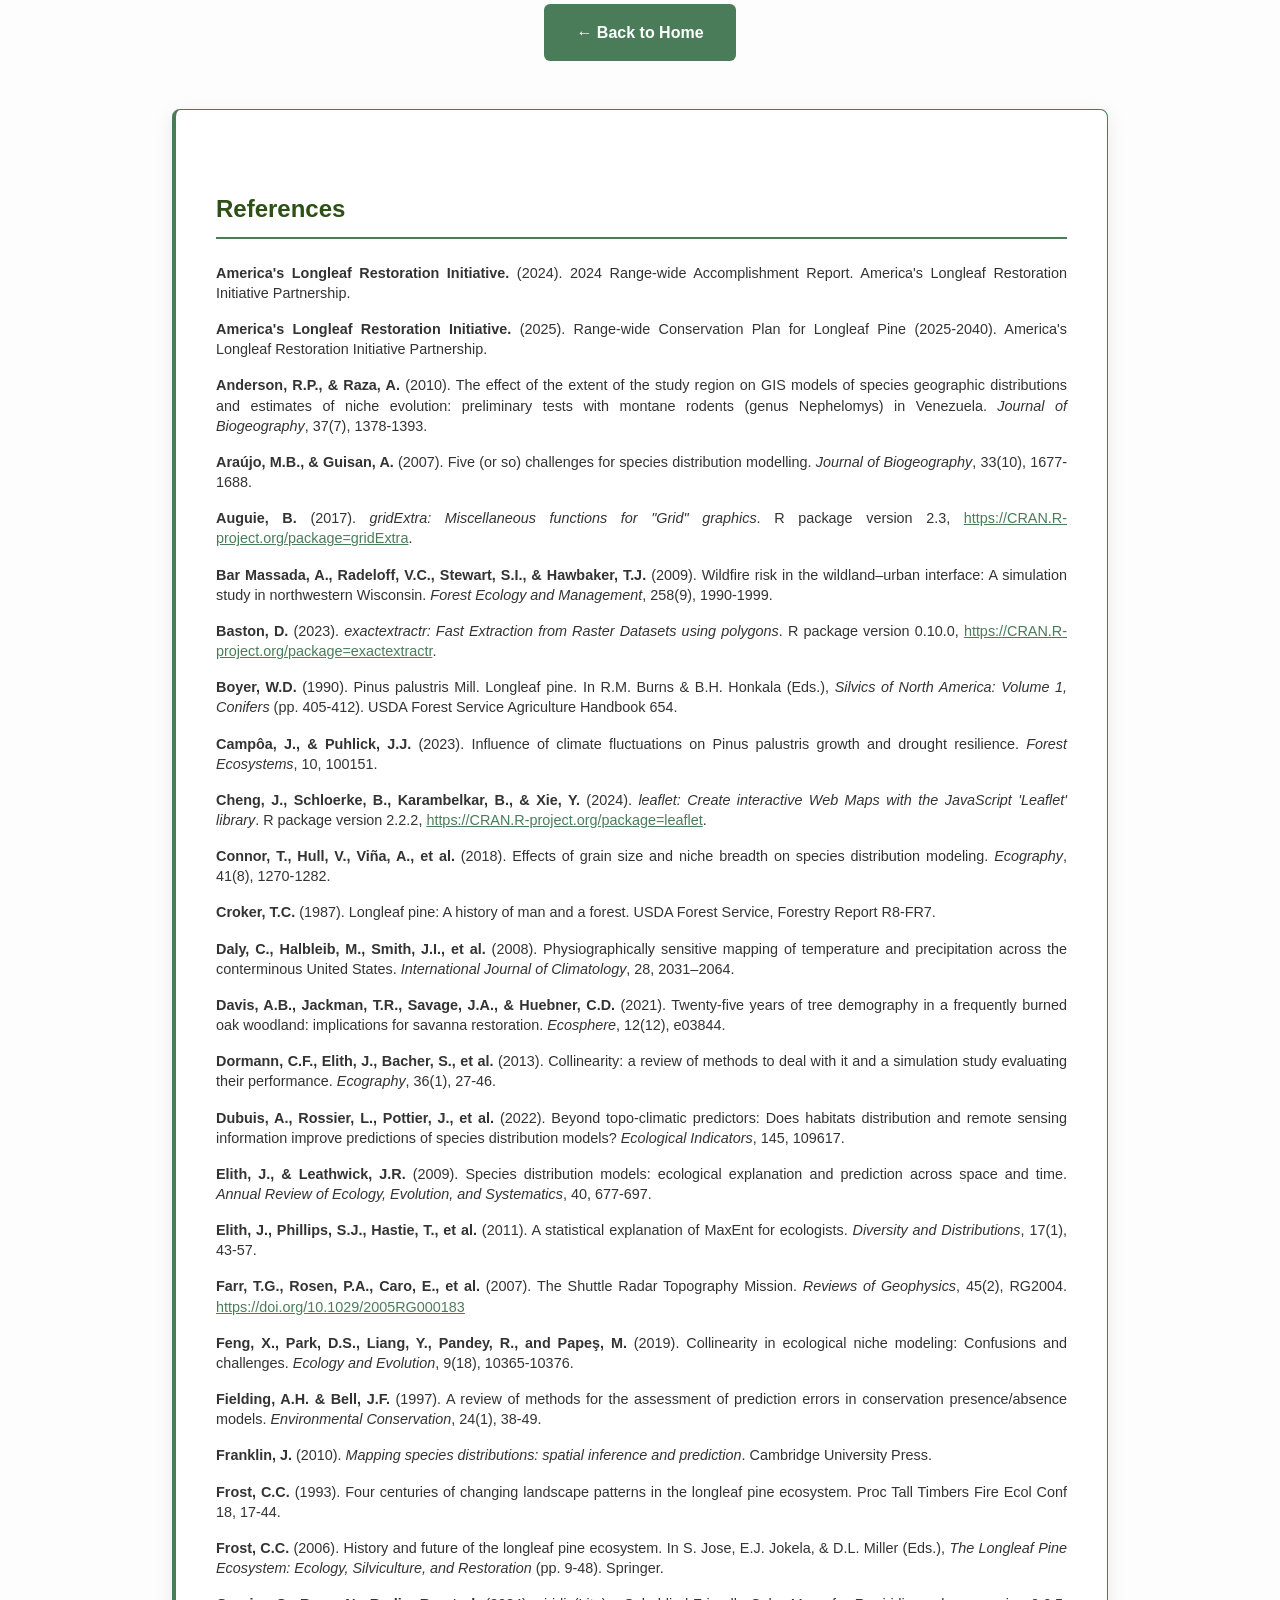
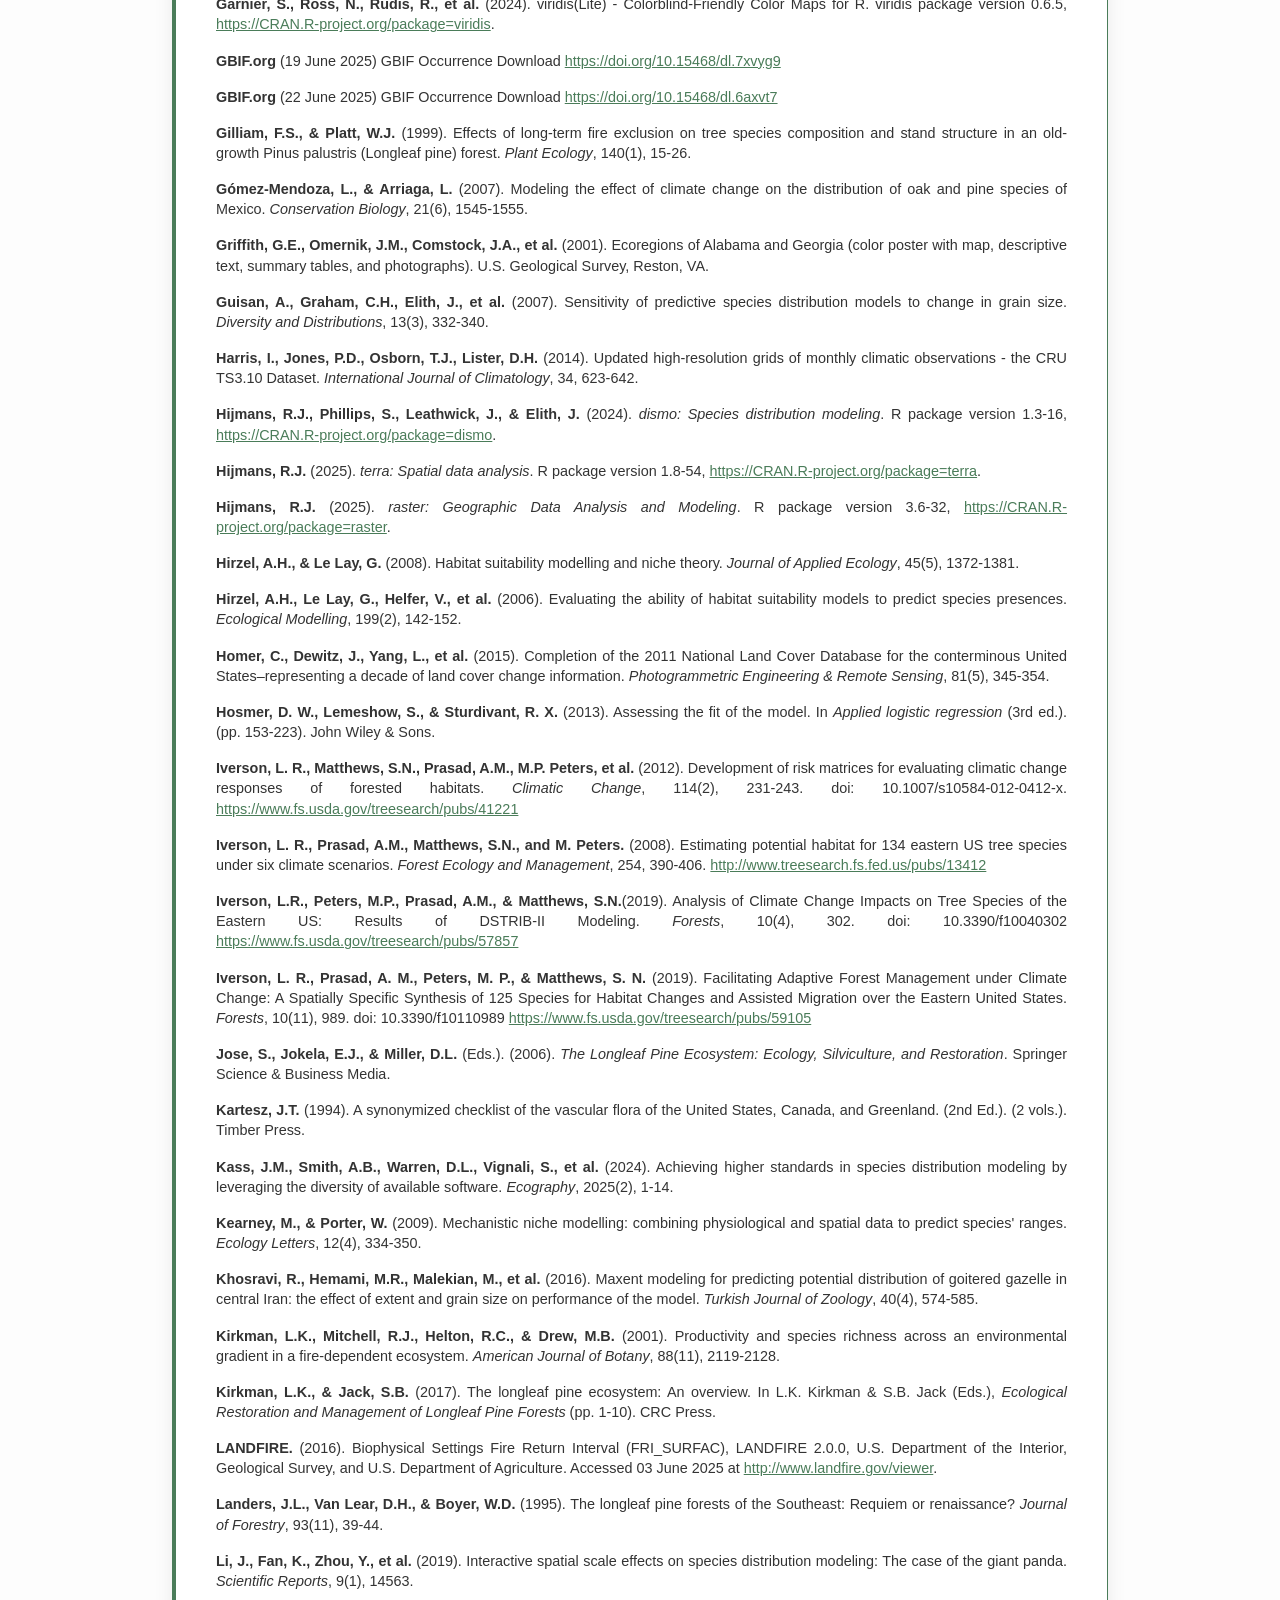
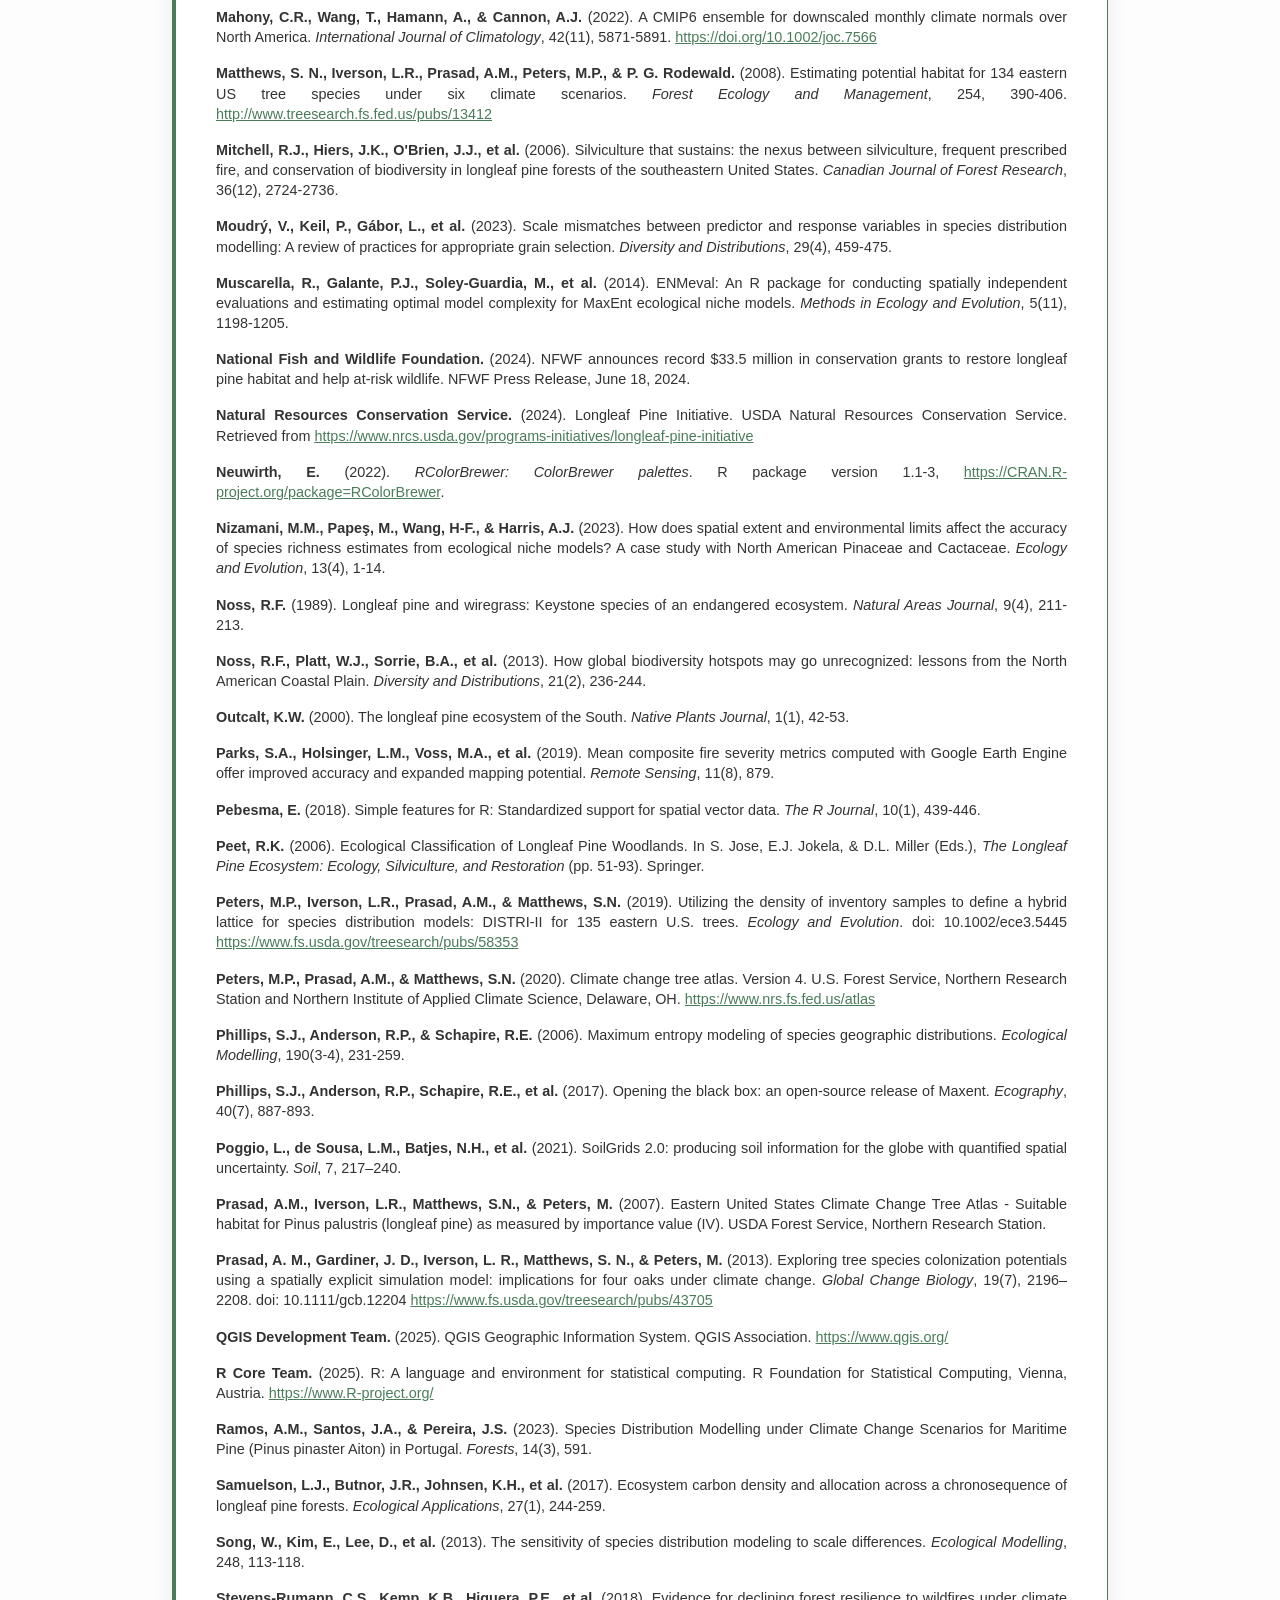
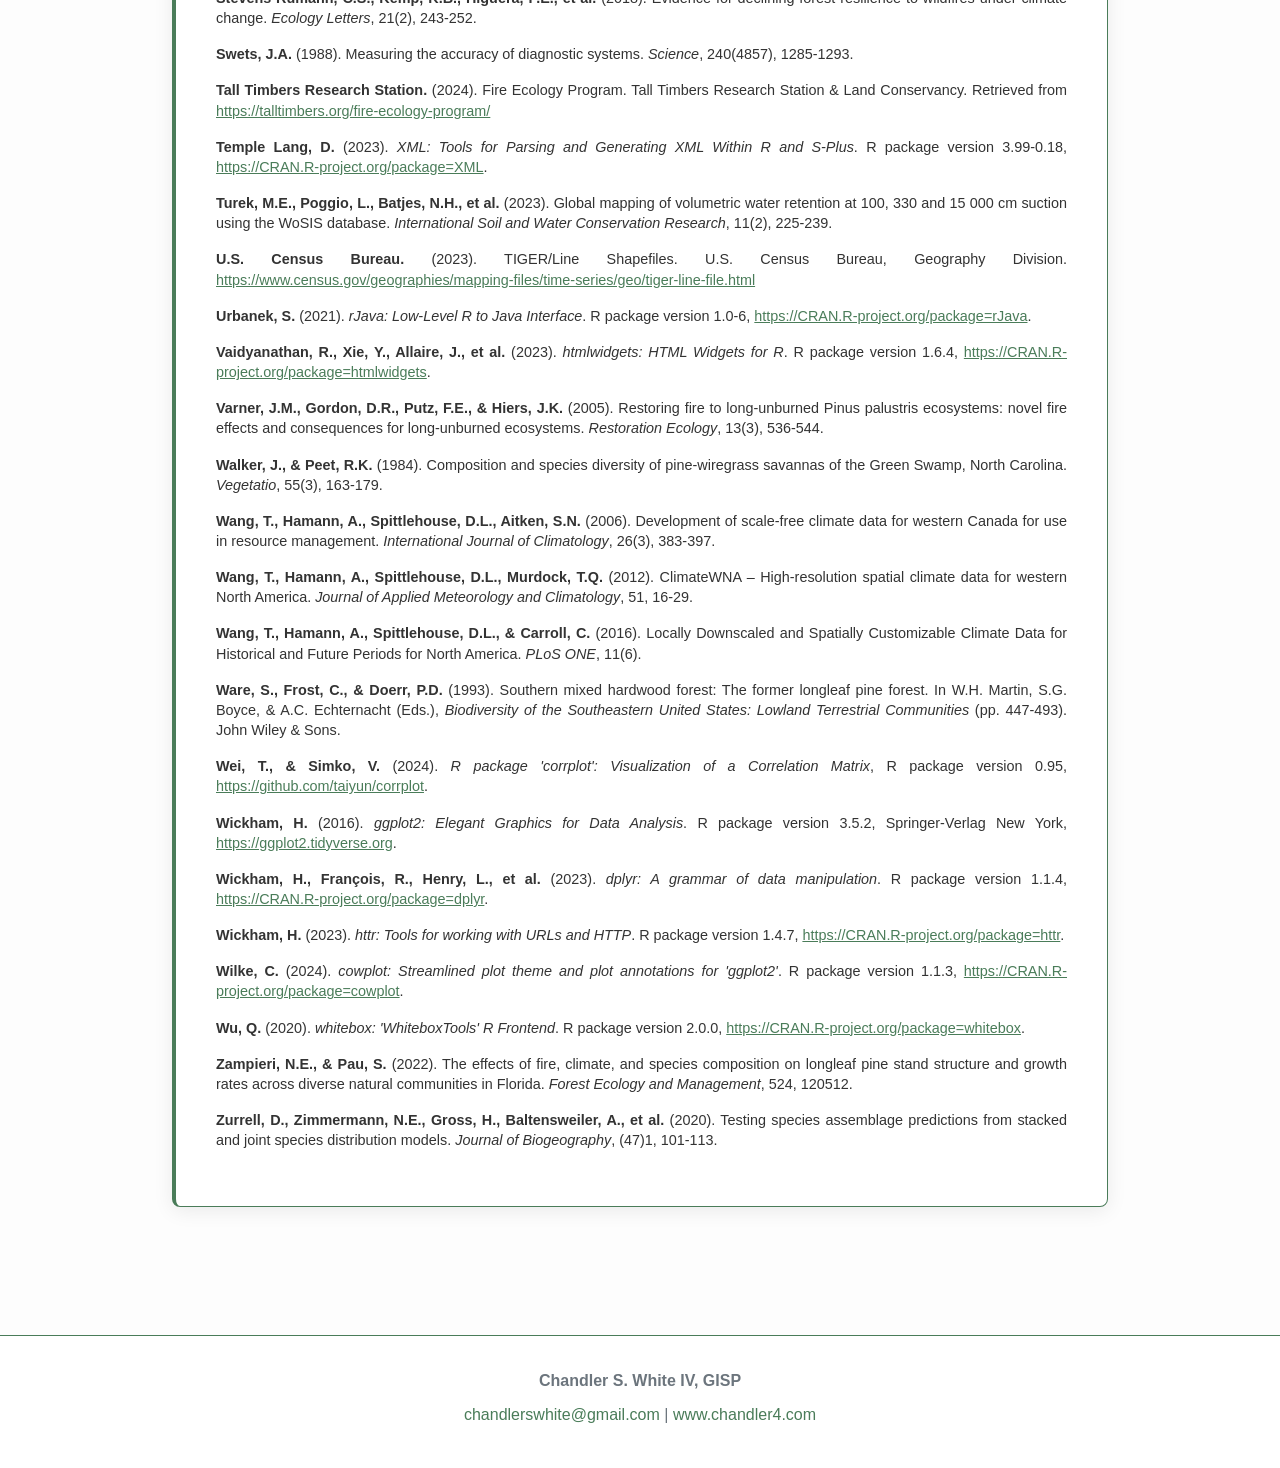
==== commit 85245a2c: "Update index.html" ====
--- a/index.html
+++ b/index.html
@@ -3,8 +3,8 @@
 <head>
     <meta charset="UTF-8">
     <meta name="viewport" content="width=device-width, initial-scale=1.0">
-    <title>chandler4.com | Home</title>
-    <meta name="description" content="Chandler S. White IV, GISP - Geographic Information Science Professional specializing in spatial analysis, conservation ecology, and species distribution modeling.">
+    <title>chandler4.com | Portfolio</title>
+    <meta name="description" content="Species distribution modeling and habitat suitability analysis for Longleaf Pine (Pinus palustris) under climate change scenarios in Alabama using MaxEnt and bioclimatic, topographic, and ecologic variables.">
     <style>
         * {
             margin: 0;
@@ -12,16 +12,29 @@
             box-sizing: border-box;
         }
 
+        /* CSS Variables for theming */
+        :root {
+            --bg-color: #fdfdfd;
+            --text-color: #333;
+            --card-bg: white;
+            --primary-color: #2d5016;
+            --primary-dark: #4a7c59;
+            --accent-color: #4a7c59;
+            --border-color: #4a7c59;
+            --shadow: rgba(0,0,0,0.08);
+        }
+
         body {
             font-family: 'Segoe UI', Tahoma, Geneva, Verdana, sans-serif;
             line-height: 1.6;
-            color: #333;
-            background-color: #fdfdfd;
+            color: var(--text-color);
+            background-color: var(--bg-color);
             padding-top: 80px;
+            transition: background-color 0.3s ease, color 0.3s ease;
         }
 
         header {
-            background: linear-gradient(135deg, #2d5016 0%, #4a7c59 100%);
+            background: linear-gradient(135deg, var(--primary-color) 0%, var(--primary-dark) 100%);
             color: white;
             position: fixed;
             top: 0;
@@ -29,7 +42,7 @@
             right: 0;
             z-index: 1000;
             box-shadow: 0 2px 10px rgba(0,0,0,0.1);
-            transition: box-shadow 0.3s ease, transform 0.3s ease; /* Added transform transition */
+            transition: box-shadow 0.3s ease, transform 0.3s ease;
         }
 
         .header-content {
@@ -79,7 +92,7 @@
             left: -300px;
             width: 300px;
             height: 100vh;
-            background: linear-gradient(135deg, #2d5016 0%, #4a7c59 100%);
+            background: linear-gradient(135deg, var(--primary-color) 0%, var(--primary-dark) 100%);
             transition: left 0.3s ease;
             z-index: 1001;
             padding-top: 5rem;
@@ -111,6 +124,7 @@
         .nav-menu ul {
             list-style: none;
             padding: 0 2rem;
+            margin: 0 0 1rem 0; /* Remove top margin, add bottom margin */
         }
 
         .nav-menu li {
@@ -118,17 +132,23 @@
         }
 
         .nav-menu a {
-            color: white;
+            color: white !important;
             text-decoration: none;
             font-weight: 500;
             padding: 0.75rem 1rem;
+            margin: 0; /* Remove any margin */
             display: block;
             border-radius: 4px;
             transition: background-color 0.3s ease;
+            text-align: left;
+            width: calc(100% - 2rem); /* Account for parent padding */
+            margin-left: 0;
+            margin-right: 0;
         }
 
         .nav-menu a:hover, .nav-menu a.active {
             background-color: rgba(255,255,255,0.2);
+            color: white !important;
         }
 
         .close-menu {
@@ -149,10 +169,6 @@
             background-color: rgba(255,255,255,0.1);
         }
 
-        body {
-            padding-top: 80px;
-        }
-
         .container {
             max-width: 1200px;
             margin: 0 auto;
@@ -160,212 +176,333 @@
         }
 
         .hero {
-            max-width: 800px;
+            max-width: 900px;
             margin: 0 auto;
             text-align: center;
         }
 
         .hero h1 {
-            font-size: 3rem;
+            font-size: 2.5rem;
             margin-bottom: 1rem;
             font-weight: 300;
         }
 
         .hero h2 {
-            font-size: 1.3rem;
+            font-size: 1.2rem;
             opacity: 0.9;
             font-weight: 400;
-            margin-bottom: 2rem;
-        }
-
-        .hero-description {
-            font-size: 1.1rem;
-            opacity: 0.95;
-            max-width: 600px;
-            margin: 0 auto;
-            line-height: 1.7;
+            margin-bottom: 1rem;
         }
 
         main {
             max-width: 1000px;
             margin: 0 auto;
-            padding: 4rem 2rem;
-        }
-
-        .intro-section {
-            background: white;
+            padding: 3rem 2rem;
+        }
+
+        .section-box {
+            background: var(--card-bg);
             border-radius: 8px;
-            padding: 3rem;
-            margin-bottom: 3rem;
-            box-shadow: 0 4px 20px rgba(0,0,0,0.08);
-            border: 1px solid #4a7c59;
-            border-left: 4px solid #4a7c59;
-            text-align: center;
-        }
-
-        .intro-section h3 {
-            color: #2d5016;
-            margin-bottom: 1.5rem;
-            font-size: 1.6rem;
-        }
-
-        .intro-section p {
-            font-size: 1.1rem;
-            margin-bottom: 1.5rem;
-            color: #555;
-        }
-
-        .expertise-overview {
-            display: grid;
-            grid-template-columns: repeat(auto-fit, minmax(250px, 1fr));
-            gap: 1.5rem;
-            margin: 3rem 0;
-        }
-
-        .expertise-card {
-            background: white;
+            padding: 2.5rem;
+            margin: 2rem 0;
+            box-shadow: 0 4px 20px var(--shadow);
+            border: 1px solid var(--border-color);
+            border-left: 4px solid var(--border-color);
+            transition: background-color 0.3s ease, border-color 0.3s ease, box-shadow 0.3s ease;
+        }
+
+        .project-overview {
+            background: var(--card-bg);
+            border: 1px solid var(--border-color);
             border-radius: 8px;
             padding: 2rem;
-            box-shadow: 0 4px 20px rgba(0,0,0,0.1);
-            transition: transform 0.3s ease, box-shadow 0.3s ease;
-            text-align: center;
-        }
-
-        .expertise-card:hover {
-            transform: translateY(-5px);
-            box-shadow: 0 8px 30px rgba(0,0,0,0.12);
-        }
-
-        .expertise-card h4 {
-            color: #2d5016;
-            margin-bottom: 1rem;
-            font-size: 1.2rem;
-        }
-
-        .expertise-card p {
-            color: #666;
-            font-size: 0.95rem;
-        }
-
-        .expertise-icon {
-            font-size: 2.5rem;
-            margin-bottom: 1rem;
-            display: block;
-        }
-
-        .navigation-section {
-            background: linear-gradient(135deg, #2d5016 0%, #4a7c59 100%);
-            color: white;
-            border-radius: 8px;
-            padding: 3rem;
-            text-align: center;
-            margin: 3rem 0;
-        }
-
-        .navigation-section h3 {
-            margin-bottom: 1.5rem;
-            font-size: 1.6rem;
-        }
-
-        .navigation-section p {
-            margin-bottom: 2rem;
-            opacity: 0.9;
-        }
-
-        .nav-grid {
-            display: grid;
-            grid-template-columns: repeat(auto-fit, minmax(250px, 1fr));
-            gap: 2rem;
-            margin-top: 2rem;
-        }
-
-        .nav-card {
-            background: rgba(255,255,255,0.1);
-            border: 1px solid rgba(255,255,255,0.2);
-            border-radius: 8px;
-            padding: 2rem;
-            text-decoration: none;
-            color: white;
-            transition: all 0.3s ease;
-            display: block;
-        }
-
-        .nav-card:hover {
-            background: rgba(255,255,255,0.2);
-            transform: translateY(-3px);
-            box-shadow: 0 6px 25px rgba(0,0,0,0.15);
-        }
-
-        .nav-card h4 {
+            margin: 2rem 0;
+            border-left: 4px solid var(--primary-color);
+            transition: background-color 0.3s ease, border-color 0.3s ease;
+        }
+
+        .project-overview h3 {
+            color: var(--primary-color);
             margin-bottom: 1rem;
             font-size: 1.3rem;
-        }
-
-        .nav-card p {
-            opacity: 0.9;
-            margin-bottom: 0;
-            font-size: 0.95rem;
-        }
-
-        .nav-icon {
-            font-size: 2.5rem;
+            transition: color 0.3s ease;
+        }
+
+        h2 {
+            color: var(--primary-color);
+            margin: 2.5rem 0 1.5rem 0;
+            font-size: 1.5rem;
+            border-bottom: 2px solid var(--accent-color);
+            padding-bottom: 0.5rem;
+            transition: color 0.3s ease, border-color 0.3s ease;
+        }
+
+        h3 {
+            color: var(--accent-color);
+            margin: 2rem 0 1rem 0;
+            font-size: 1.3rem;
+            transition: color 0.3s ease;
+        }
+
+        h4 {
+            color: var(--primary-color);
+            margin: 1.5rem 0 0.8rem 0;
+            font-size: 1.1rem;
+            transition: color 0.3s ease;
+        }
+
+        p {
             margin-bottom: 1rem;
-            display: block;
-        }
-
-        .credentials {
-            background: #f8fffe;
-            border: 1px solid #2d5016;
+            text-align: justify;
+        }
+
+        .key-stats {
+            display: grid;
+            grid-template-columns: repeat(auto-fit, minmax(200px, 1fr));
+            gap: 1.5rem;
+            margin: 2rem 0;
+        }
+
+        .stat-card {
+            background: var(--card-bg);
+            border: 1px solid var(--border-color);
             border-radius: 8px;
-            padding: 2rem;
-            margin: 3rem 0;
+            padding: 1.5rem;
             text-align: center;
-        }
-
-        .credentials h4 {
-            color: #2d5016;
-            margin-bottom: 1rem;
-            font-size: 1.3rem;
-        }
-
-        .credentials-grid {
+            border-left: 4px solid var(--primary-color);
+            transition: background-color 0.3s ease, border-color 0.3s ease;
+        }
+
+        .stat-card h4 {
+            color: var(--primary-color);
+            margin-bottom: 0.5rem;
+            font-size: 1rem;
+        }
+
+        .stat-value {
+            font-size: 1.8rem;
+            font-weight: bold;
+            color: var(--accent-color);
+            margin-bottom: 0.5rem;
+            transition: color 0.3s ease;
+        }
+
+        .stat-description {
+            font-size: 0.9rem;
+            color: #666;
+            transition: color 0.3s ease;
+        }
+
+        .variable-grid {
             display: grid;
             grid-template-columns: repeat(auto-fit, minmax(200px, 1fr));
             gap: 1rem;
-            margin-top: 1.5rem;
-        }
-
-        .credential-item {
-            background: white;
+            margin: 1.5rem 0;
+        }
+
+        .variable-item {
+            background: var(--card-bg);
+            border: 1px solid var(--border-color);
+            border-radius: 6px;
             padding: 1rem;
+            text-align: center;
+            border-left: 3px solid var(--primary-color);
+            transition: background-color 0.3s ease, border-color 0.3s ease;
+        }
+
+        .variable-item .contribution {
+            font-size: 1.1rem;
+            font-weight: bold;
+            color: var(--primary-color);
+            margin-bottom: 0.3rem;
+            line-height: 1.4;
+            transition: color 0.3s ease;
+        }
+
+        .variable-item .period-value {
+            font-size: 1.1rem;
+            font-weight: bold;
+            margin: 0;
+        }
+
+        .variable-item .increase {
+            color: #27ae60;
+        }
+
+        .variable-item .decrease {
+            color: #e74c3c;
+        }
+
+        .variable-item .stable {
+            color: var(--primary-color);
+            transition: color 0.3s ease;
+        }
+
+        .variable-item .arrow {
+            color: #666;
+            margin: 0 0.3rem;
+            transition: color 0.3s ease;
+        }
+
+        .variable-item .name {
+            font-size: 0.8rem;
+            color: #666;
+            transition: color 0.3s ease;
+        }
+
+        .innovation-highlight {
+            background: linear-gradient(135deg, var(--primary-color) 0%, var(--accent-color) 100%);
+            color: white;
+            border-radius: 8px;
+            padding: 2rem;
+            margin: 2rem 0;
+            text-align: center;
+        }
+
+        .innovation-highlight h3 {
+            margin-bottom: 1rem;
+            color: white !important;
+        }
+
+        .interactive-map-section {
+            background: linear-gradient(135deg, var(--primary-color), var(--primary-dark));
+            color: white;
+            border-radius: 8px;
+            padding: 2rem;
+            text-align: center !important;
+            margin: 2rem 0;
+            display: flex;
+            flex-direction: column;
+            align-items: center;
+            justify-content: center;
+        }
+
+        .interactive-map-section h3 {
+            color: white !important;
+            margin-bottom: 1rem;
+            text-align: center !important;
+        }
+
+        .interactive-map-section p {
+            text-align: center !important;
+            margin-bottom: 1.5rem;
+        }
+
+        .map-button {
+            display: inline-block;
+            background: rgba(255,255,255,0.2);
+            color: white !important; /* Force white text */
+            padding: 1rem 2rem;
+            text-decoration: none;
             border-radius: 6px;
-            border: 1px solid #4a7c59;
-            border-left: 3px solid #4a7c59;
-            font-size: 0.95rem;
-        }
-
-        .credential-item strong {
-            color: #2d5016;
-            display: block;
-            margin-bottom: 0.3rem;
+            font-weight: bold;
+            margin: 1rem;
+            transition: all 0.3s ease;
+            border: 2px solid rgba(255,255,255,0.3);
+        }
+
+        .map-button:hover {
+            background: rgba(255,255,255,0.3);
+            transform: translateY(-2px);
+            box-shadow: 0 4px 15px rgba(0,0,0,0.2);
+            color: white !important; /* Keep white text on hover */
+        }
+
+        .methods-overview {
+            background: var(--card-bg);
+            border: 1px solid var(--border-color);
+            border-radius: 8px;
+            padding: 1.5rem;
+            margin: 1.5rem 0;
+            transition: background-color 0.3s ease, border-color 0.3s ease;
+        }
+
+        .methods-overview h4 {
+            color: var(--primary-color);
+            margin-bottom: 1rem;
+            font-size: 1rem;
+        }
+
+        .streamlit-section {
+            background: var(--card-bg);
+            border: 1px solid var(--border-color);
+            border-radius: 8px;
+            padding: 2rem;
+            margin: 2rem 0;
+            border-left: 4px solid var(--primary-color);
+            transition: background-color 0.3s ease, border-color 0.3s ease;
+        }
+
+        .streamlit-section h3 {
+            color: var(--primary-color);
+            margin-bottom: 1rem;
+            font-size: 1.3rem;
+            text-align: center;
+        }
+
+        .streamlit-section p {
+            text-align: center;
+            margin-bottom: 1.5rem;
+            color: var(--text-color);
+        }
+
+        iframe.streamlit-section {
+            border: 1px solid var(--border-color);
+            border-radius: 8px;
+            box-shadow: 0 4px 15px var(--shadow);
+            transition: border-color 0.3s ease, box-shadow 0.3s ease;
+        }
+
+        ul {
+            margin-left: 2rem;
+            margin-bottom: 1rem;
+        }
+
+        li {
+            margin-bottom: 0.5rem;
+        }
+
+        .back-to-index {
+            text-align: center;
+            margin: 3rem 0;
+        }
+
+        .back-to-index a {
+            display: inline-block;
+            background: var(--accent-color);
+            color: white !important; /* Force white text */
+            padding: 1rem 2rem;
+            text-decoration: none;
+            border-radius: 6px;
+            font-weight: bold;
+            transition: all 0.3s ease;
+        }
+
+        .back-to-index a:hover {
+            background: var(--primary-color);
+            transform: translateY(-2px);
+            box-shadow: 0 4px 15px rgba(0,0,0,0.2);
+            color: white !important; /* Keep white text on hover */
         }
 
         footer {
-            background-color: #f8f9fa;
+            background-color: var(--card-bg);
             text-align: center;
             padding: 2rem;
             margin-top: 3rem;
-            border-top: 1px solid #e9ecef;
+            border-top: 1px solid var(--border-color);
+            transition: background-color 0.3s ease, border-color 0.3s ease;
         }
 
         footer p {
             color: #6c757d;
             margin-bottom: 0.5rem;
-            text-align: center; /* Add this line */
+            text-align: center;
+            transition: color 0.3s ease;
         }
 
         footer a {
-            color: #4a7c59;
+            color: var(--accent-color);
             text-decoration: none;
         }
 
@@ -373,7 +510,220 @@
             text-decoration: underline;
         }
 
-        @media (max-width: 768px) {
+        /* Table of Contents Styles */
+        .toc-container {
+            position: fixed;
+            top: 50%;
+            right: 2rem;
+            transform: translateY(-50%);
+            width: 48px;
+            background: var(--card-bg);
+            border: 1px solid var(--border-color);
+            border-radius: 8px;
+            box-shadow: 0 4px 20px var(--shadow);
+            z-index: 500;
+            max-height: 70vh;
+            overflow-y: auto;
+            transition: all 0.3s ease;
+        }
+
+        .toc-container.expanded {
+            width: 280px;
+        }
+
+        .toc-header {
+            background: linear-gradient(135deg, var(--primary-color) 0%, var(--accent-color) 100%);
+            color: white;
+            padding: 0.75rem;
+            border-radius: 8px;
+            display: flex;
+            justify-content: center;
+            align-items: center;
+            cursor: pointer;
+            transition: border-radius 0.3s ease;
+        }
+
+        .toc-header.expanded {
+            border-radius: 8px 8px 0 0;
+            padding: 1rem;
+            justify-content: space-between;
+        }
+
+        .toc-header h4 {
+            margin: 0;
+            font-size: 0.9rem;
+            font-weight: 600;
+            color: white;
+            display: none;
+        }
+
+        .toc-header.expanded h4 {
+            display: block;
+        }
+
+        .toc-toggle {
+            background: none;
+            border: none;
+            color: white;
+            font-size: 1.2rem;
+            cursor: pointer;
+            padding: 0;
+            width: 24px;
+            height: 24px;
+            display: flex;
+            align-items: center;
+            justify-content: center;
+            border-radius: 4px;
+            transition: background-color 0.3s ease;
+        }
+
+        .toc-toggle:hover {
+            background-color: rgba(255,255,255,0.2);
+        }
+
+        .toc-content {
+            padding: 0;
+            max-height: 400px;
+            overflow-y: auto;
+            transition: max-height 0.3s ease;
+        }
+
+        .toc-content.collapsed {
+            max-height: 0;
+            overflow: hidden;
+        }
+
+        .toc-list {
+            list-style: none;
+            padding: 0;
+            margin: 0;
+        }
+
+        .toc-item {
+            border-bottom: 1px solid var(--border-color);
+            transition: border-color 0.3s ease;
+        }
+
+        .toc-item:last-child {
+            border-bottom: none;
+        }
+
+        .toc-link {
+            display: block;
+            padding: 0.75rem 1rem;
+            color: var(--text-color);
+            text-decoration: none;
+            font-size: 0.85rem;
+            font-weight: 500;
+            transition: all 0.3s ease;
+            border-left: 3px solid transparent;
+        }
+
+        .toc-link:hover {
+            background-color: var(--card-bg);
+            border-left-color: var(--accent-color);
+            color: var(--primary-color);
+        }
+
+        .toc-link.active {
+            background-color: var(--card-bg);
+            border-left-color: var(--primary-color);
+            color: var(--primary-color);
+            font-weight: 600;
+        }
+
+        .nav-menu .theme-toggle {
+            background: rgba(255,255,255,0.1);
+            border: 1px solid rgba(255,255,255,0.2);
+            border-radius: 4px;
+            color: white !important;
+            padding: 0.75rem 1rem;
+            margin: 1rem 2rem; /* Same horizontal margin as ul padding */
+            cursor: pointer;
+            font-weight: 500;
+            transition: background-color 0.3s ease;
+            display: flex;
+            align-items: center;
+            justify-content: space-between;
+            font-size: 1rem;
+            width: auto; /* Let it size to content instead of full width */
+            box-sizing: border-box;
+        }
+
+        .nav-menu .theme-toggle:hover {
+            background-color: rgba(255,255,255,0.2);
+            color: white !important;
+        }
+
+        .theme-icon {
+            font-size: 1.2rem;
+            margin-left: 0.5rem;
+        }
+
+        /* Dark mode styles */
+        [data-theme="dark"] {
+            --bg-color: #0f0f0f;
+            --text-color: #e0e0e0;
+            --card-bg: #1a1a1a;
+            --primary-color: #3b82f6;
+            --primary-dark: #1e40af;
+            --accent-color: #60a5fa;
+            --border-color: #374151;
+            --shadow: rgba(0,0,0,0.4);
+        }
+
+        [data-theme="dark"] a {
+            color: #60a5fa;
+            transition: color 0.3s ease;
+        }
+
+        [data-theme="dark"] a:hover {
+            color: #93c5fd;
+        }
+
+        [data-theme="dark"] a:visited {
+            color: #a78bfa;
+        }
+
+        [data-theme="light"] {
+            --bg-color: #fdfdfd;
+            --text-color: #333;
+            --card-bg: white;
+            --primary-color: #2d5016;
+            --primary-dark: #4a7c59;
+            --accent-color: #4a7c59;
+            --border-color: #4a7c59;
+            --shadow: rgba(0,0,0,0.08);
+        }
+
+        [data-theme="light"] a {
+            color: #4a7c59;
+        }
+
+        [data-theme="light"] a:hover {
+            color: #2d5016;
+        }
+
+        /* Dark mode specific adjustments */
+        [data-theme="dark"] .stat-description,
+        [data-theme="dark"] .variable-item .name,
+        [data-theme="dark"] .variable-item .arrow {
+            color: #9ca3af;
+        }
+
+        [data-theme="dark"] footer p {
+            color: #9ca3af;
+        }
+
+        [data-theme="dark"] .toc-link:hover {
+            background-color: #374151;
+        }
+
+        [data-theme="dark"] .toc-link.active {
+            background-color: #374151;
+        }
+
+        @media screen and (max-width: 1024px) {
             .hero h1 {
                 font-size: 2rem;
             }
@@ -402,103 +752,501 @@
             .page-title {
                 font-size: 1rem;
             }
+
+            iframe.streamlit-section {
+                display: none !important;
+                visibility: hidden !important;
+            }
+
+            .mobile-message {
+                display: block !important;
+            }
+
+            .toc-container {
+                display: none;
+            }
         }
     </style>
 </head>
 <body>
-<header>
+    <header>
         <div class="nav-overlay" id="navOverlay"></div>
         <div class="nav-menu" id="navMenu">
             <button class="close-menu" id="closeMenu">✕</button>
             <ul>
-                <li><a href="#" class="active">Home</a></li>
-                <li><a href="portfolio.html">Portfolio</a></li>
+                <li><a href="index.html">Home</a></li>
+                <li><a href="#" class="active">Portfolio</a></li>
                 <li><a href="interactive_habitat_map.html" target="_blank">Interactive Map</a></li>
                 <li><a href="cv.html">Curriculum Vitae</a></li>
                 <li><a href="about.html">About</a></li>
             </ul>
+            <button class="theme-toggle" id="themeToggle">
+                <span>Dark Mode</span>
+                <span class="theme-icon">🌙</span>
+            </button>
         </div>
         <div class="header-content">
             <button class="hamburger" id="hamburger">☰</button>
             <span class="site-title">chandler4.com</span>
-            <span class="page-title"></span>
+            <span class="separator">|</span>
+            <span class="page-title">Portfolio</span>
         </div>
     </header>
 
     <main>
+        <div class="toc-container" id="tocContainer">
+            <div class="toc-header" onclick="toggleTOC()" id="tocHeader">
+                <h4>Page Navigation</h4>
+                <button class="toc-toggle" id="tocToggle">+</button>
+        </div>
+        <div class="toc-content collapsed" id="tocContent">
+            <ul class="toc-list" id="tocList">
+                <!-- TOC items will be generated by JavaScript -->
+            </ul>
+        </div>
+    </div>
+        
         <div class="container">
             <div class="hero">
-                <h1><strong>Chandler S. White, IV</strong></h1>
-                <h2>Geospatial Information Science Professional</h2>
+                <h1>Climate Change Impact Assessment for <em>Pinus palustris</em> Mill.</h1>
             </div>
         </div>
-        <br>
-        <section class="intro-section">
-            <h3>Welcome!</h3>
-            <p>Hello! My name is Chandler White. I'm a GIS professional with over 15 years of experience in both the public and private sectors. I currently serve as the GIS Technical Coordinator with the Department of Information Technology at Clayton County, Georgia.</p>
-            <p>My professional interests lie in spatial analysis, research, and application development, while my skills range from enterprise system design to field data collection. I'm passionate about applying geospatial technology to address real-world challenges and support data-driven decision making.</p>
-        </section>
-
-        <div class="expertise-overview">
-            <div class="expertise-card">
-                <span class="expertise-icon">🗺️</span>
-                <h4>Spatial Analysis & Modeling</h4>
-                <p>Advanced GIS techniques, including spatial analysis and modeling using R, ArcGIS, and specialized modeling software.</p>
+        <div class="project-overview">
+            <h3>Project Overview</h3>
+            <p><strong>Challenge:</strong> Longleaf pine ecosystems have declined from 37 million hectares to less than 5% of their original range (<a href="#ref-jose2006">Jose et al., 2006</a>; <a href="#ref-frost2006">Frost, 2006</a>). With climate change posing additional threats, conservation planning requires understanding how suitable habitat may shift across time periods.</p>
+            
+            <p><strong>Solution:</strong> I developed an innovative habitat suitability model that integrates bioclimatic, topographic, and fire ecology variables with climate projections to assess habitat suitability across three time periods: current (1991-2020), mid-century (2041-2070), and late-century (2071-2100).</p>
+            
+            <p><strong>Takeaway:</strong> Unlike bioclimatic predictor-exclusive models, this approach incorporates fire regime suitability and canopy openness variables that capture longleaf pine's fire-dependent habitat requirements, providing projections within the context of longleaf pine's unique ecology (<a href="#ref-hirzel2008">Hirzel & Le Lay, 2008</a>).</p>
+        </div>
+
+        <div class="section-box">
+            <h2 id="key-findings">Key Findings</h2>
+
+            <div class="key-stats">
+                <div class="stat-card">
+                    <h4>Model Performance</h4>
+                    <div class="stat-value">0.706</div>
+                    <div class="stat-description">Test AUC (Decent discrimination)</div>
+                </div>
+                <div class="stat-card">
+                    <h4>Current Suitable Habitat</h4>
+                    <div class="stat-value">106,598</div>
+                    <div class="stat-description">km² in Alabama (81.3% of state)</div>
+                </div>
+                <div class="stat-card">
+                    <h4>Climate Refugia</h4>
+                    <div class="stat-value">88.3%</div>
+                    <div class="stat-description">Stable habitat across all periods</div>
+                </div>
+                <div class="stat-card">
+                    <h4>Late-Century Change</h4>
+                    <div class="stat-value">+2.9%</div>
+                    <div class="stat-description">Modest habitat increase projected</div>
+                </div>
+                
             </div>
-            <div class="expertise-card">
-                <span class="expertise-icon">🏛️</span>
-                <h4>Enterprise GIS</h4>
-                <p>System design, database administration, and application development for government operations.</p>
+
+            <p><strong>Interesting Insights:</strong> In my model, longleaf pine demonstrates remarkable climate resilience in Alabama. While other fire-dependent species face 16-30% habitat losses (<a href="#ref-parks2019">Parks et al., 2019</a>; <a href="#ref-stevens2018">Stevens-Rumann et al., 2018</a>), longleaf pine habitat actually increases slightly under future climate scenarios, suggesting strong adaptive capacity. Additionally, regional trends within the study area reveal themselves, including habitat resilience in southeast Alabama. Compared to current U.S. Forest Service projections in their <a href="https://www.fs.usda.gov/nrs/atlas/tree/121" target="_blank">Climate Change Atlas</a> that have longleaf pine habitat expanding significantly under a number of scenarios, habitat expansion is far more constrained in my study (however, it should be noted that other factors, like study extent and methodology, may account for this and other discrepancies; <a href="#ref-usforestservice2024">U.S. Forest Service, 2020</a>).</p>
+        </div>
+
+        <div class="innovation-highlight">
+            <h3>Methodological Highlights</h3>
+            <p>The integration of ecological predictors improved model performance, pushing Test AUC above the critical 0.7 threshold (<a href="#ref-fielding1997" style="color: yellow;">Fielding & Bell, 1997</a>; <a href="ref-hosmer2013" style="color: yellow;">Hosmer et al., 2013</a>; <a href="#ref-swets1988" style="color: yellow;">Swets, 1988</a>). Canopy openness emerged as the most important predictor (35.7% contribution), validating the importance of fire-maintained savanna structure in habitat suitability modeling (<a href="#ref-mitchell2006" style="color: yellow;">Mitchell et al., 2006</a>).</p>
+        </div>
+
+        <div class="section-box">
+            <h2 id="variable-dynamics">Variable Dynamics</h2>
+            <p>Analysis revealed how environmental relationships evolve across time periods, providing insights for adaptive conservation planning:</p>
+
+            <div class="variable-grid">
+                <div class="variable-item">
+                    <div class="contribution">
+                        <span class="stable">35.7%</span>
+                        <span class="arrow">→</span>
+                        <span class="decrease">28.8%</span>
+                        <span class="arrow">→</span>
+                        <span class="increase">39.0%</span>
+                    </div>
+                    <div class="name">Canopy Openness</div>
+                </div>
+                <div class="variable-item">
+                    <div class="contribution">
+                        <span class="stable">20.3%</span>
+                        <span class="arrow">→</span>
+                        <span class="decrease">8.6%</span>
+                        <span class="arrow">→</span>
+                        <span class="decrease">4.4%</span>
+                    </div>
+                    <div class="name">Spring Precipitation</div>
+                </div>
+                <div class="variable-item">
+                    <div class="contribution">
+                        <span class="stable">18.7%</span>
+                        <span class="arrow">→</span>
+                        <span class="increase">29.7%</span>
+                        <span class="arrow">→</span>
+                        <span class="decrease">27.1%</span>
+                    </div>
+                    <div class="name">Sand Content (0-5cm)</div>
+                </div>
+                <div class="variable-item">
+                    <div class="contribution">
+                        <span class="stable">1.5%</span>
+                        <span class="arrow">→</span>
+                        <span class="increase">3.0%</span>
+                        <span class="arrow">→</span>
+                        <span class="increase">4.0%</span>
+                    </div>
+                    <div class="name">Climatic Moisture Deficit</div>
+                </div>
+                <div class="variable-item">
+                    <div class="contribution">
+                        <span class="stable">2.8%</span>
+                        <span class="arrow">→</span>
+                        <span class="increase">6.1%</span>
+                        <span class="arrow">→</span>
+                        <span class="decrease">1.6%</span>
+                    </div>
+                    <div class="name">Fire Regime Suitability</div>
+                </div>
+                <div class="variable-item">
+                    <div class="contribution">
+                        <span class="stable">11.6%</span>
+                        <span class="arrow">→</span>
+                        <span class="decrease">4.2%</span>
+                        <span class="arrow">→</span>
+                        <span class="increase">4.9%</span>
+                    </div>
+                    <div class="name">Mean Annual Temperature</div>
+                </div>
+                <div class="variable-item">
+                    <div class="contribution">
+                        <span class="stable">3.5%</span>
+                        <span class="arrow">→</span>
+                        <span class="increase">13%</span>
+                        <span class="arrow">→</span>
+                        <span class="decrease">9.8%</span>
+                    </div>
+                    <div class="name">Mean Annual Precipitation</div>
+                </div>
+                <div class="variable-item">
+                    <div class="contribution">
+                        <span class="stable">6.0%</span>
+                        <span class="arrow">→</span>
+                        <span class="stable">6.4%</span>
+                        <span class="arrow">→</span>
+                        <span class="increase">9.1%</span>
+                    </div>
+                    <div class="name">Topographic Wetness Index</div>
+                </div>
             </div>
-            <div class="expertise-card">
-                <span class="expertise-icon">📊</span>
-                <h4>Research & Analysis</h4>
-                <p>Quantitative methods in statistical modeling and scientific research with experience in both academic and applied contexts.</p>
+
+            <h3>Key Temporal Patterns</h3>
+            <ul>
+                <li><strong>Fire-dependent structure remains critical:</strong> Canopy openness maintains dominance across all periods (<a href="#ref-boyer1990">Boyer, 1990</a>)</li>
+                <li><strong>Moisture relationships shift:</strong> Spring precipitation declines while annual drought stress increases</li>
+                <li><strong>Soil drainage amplification:</strong> Well-drained sandy soils become increasingly important mid-century</li>
+                <li><strong>Mid-century vulnerability:</strong> Multiple factors converge during 2041-2070 transition period</li>
+            </ul>
+            <br>
+            <iframe class="streamlit-section" src="https://py.cafe/embed/cswiv./maxent-response-curves-portfolio?pycafe-theme=light&pycafe-link-to-app=false" width="100%" height="600px" style="border: 1px solid #e6e6e6; border-radius: 8px;"></iframe>
+            
+            <div class="mobile-message" style="display: none; text-align: center; padding: 2rem; background: #f8f9fa; border: 1px solid #e6e6e6; border-radius: 8px; color: #666;">
+                <p><strong>Interactive content available on larger screens</strong></p>
+                <p>View this page on a tablet or desktop to see the interactive response curves.</p>
             </div>
         </div>
 
-        <section class="credentials">
-            <h4>Professional Credentials & Recognition</h4>
-            <div class="credentials-grid">
-                <div class="credential-item">
-                    <strong>GISP Certified</strong>
-                    Geographic Information Systems Professional (2022)
-                </div>
-                <div class="credential-item">
-                    <strong>M.S. Geospatial Science</strong>
-                    University of North Alabama (2017)
-                </div>
-                <div class="credential-item">
-                    <strong>National Recognition</strong>
-                    Awarded Esri's Special Achievement in GIS Award (2025)
-                </div>
+        <div class="section-box">
+            <h2 id="technical-approach">Technical Approach</h2>
+
+            <div class="methods-overview">
+                <h4>Data Integration & Processing</h4>
+                <ul>
+                    <li><strong>Species Data:</strong> 246 high-quality GBIF occurrence records with 2km spatial filtering (<a href="#ref-GBIF2025pinus">GBIF.org, 2025</a>)</li>
+                    <li><strong>Climate Variables:</strong> ClimateNA v7.30 with 13-GCM ensemble under SSP2-4.5 scenario (<a href="#ref-wang2016">Wang et al., 2016</a>)</li>
+                    <li><strong>Ecological Enhancement:</strong> Custom fire regime suitability and canopy openness variables</li>
+                    <li><strong>Bias Correction:</strong> Sampling bias surface derived from 209,496 plant observations (<a href="#ref-GBIF2025plantae">GBIF.org, 2025</a>)</li>
+                </ul>
             </div>
-        </section>
-
-        <section class="navigation-section">
-            <h3>Explore My Work</h3>
-            <p>Discover my portfolio, professional background, and current research projects</p>
+
+            <div class="methods-overview">
+                <h4>Modeling Framework</h4>
+                <ul>
+                    <li><strong>Algorithm:</strong> MaxEnt with optimized parameters (LQHP features, 1.5 regularization) (<a href="#ref-phillips2006">Phillips et al., 2006</a>)</li>
+                    <li><strong>Variable Selection:</strong> Multi-criteria optimization balancing VIF, correlation, and ecological domains (<a href="#ref-dormann2013">Dormann et al., 2013</a>; <a href="ref-feng2019">Feng et al., 2019</a>)</li>
+                    <li><strong>Validation:</strong> 10-fold cross-validation with independent test sets</li>
+                    <li><strong>Climate Projections:</strong> Three time periods with refugia analysis</li>
+                </ul>
+            </div>
+
+            <h3>Study Design Spotlight</h3>
+            <ul>
+                <li><strong>Fire Regime Integration:</strong> Integration of LANDFIRE fire return interval data (<a href="#ref-landfire2016">LANDFIRE, 2016</a>)</li>
+                <li><strong>Habitat Structure Variables:</strong> NLCD-derived canopy openness capturing fire-maintained savanna conditions (<a href="#ref-homer2015">Homer et al., 2015</a>)</li>
+                <li><strong>Temporal Variable Analysis:</strong> Dynamic assessment of how species-environment relationships evolve</li>
+                <li><strong>Multi-scale Processing:</strong> Systematic resampling of variables from 30m to 1km resolution</li>
+            </ul>
+        </div>
+
+        <div class="interactive-map-section">
+            <h3>🗺️ Explore Interactive Results</h3>
+            <p>View detailed maps and county-level impact analysis through my interactive web mapping application.</p>
+            <a href="interactive_habitat_map.html" target="_blank" class="map-button">Launch Interactive Map</a>
+        </div>
+
+        <div class="section-box">
+            <h2 id="conservation-implications">Conservation Implications</h2>
+
+            <h3>Strategic Recommendations</h3>
+            <ul>
+                <li><strong>Prioritize Climate Refugia:</strong> Focus resources on 94,126 km² of stable habitat areas</li>
+                <li><strong>Adaptive Fire Management:</strong> Intensify prescribed burning during mid-century vulnerability window</li>
+                <li><strong>Target Well-Drained Soils:</strong> Sandy soil sites provide crucial buffering during climate transition</li>
+                <li><strong>Regional Focus:</strong> Southeastern Alabama shows highest resilience; central regions need enhanced management</li>
+            </ul>
+
+            <h3>Broader Impact</h3>
+            <p>This research demonstrates that incorporating species-specific ecological requirements improves model realism for fire-dependent species (<a href="#ref-dubuis2022">Dubuis et al., 2022</a>). The temporal variable importance analysis reveals that conservation strategies must adapt over time, with different factors becoming critical during transition periods.</p>
+
+            <p>The methodology is transferable to other fire-dependent ecosystems worldwide and provides a framework for understanding how species-environment relationships may evolve under climate change beyond simple habitat area projections (<a href="#ref-franklin2010">Franklin, 2010</a>).</p>
             
-            <div class="nav-grid">
-                <a href="portfolio.html" class="nav-card">
-                    <span class="nav-icon">💼</span>
-                    <h4>Portfolio</h4>
-                    <p>Featured project: Climate change impact assessment for <em>Pinus palustris</em> Mill. using habitat suitability modeling and spatiotemporal analysis</p>
-                </a>
-                
-                <a href="cv.html" class="nav-card">
-                    <span class="nav-icon">📄</span>
-                    <h4>Curriculum Vitae</h4>
-                    <p>Complete professional history, education, technical skills, research experience, and professional development activities</p>
-                </a>
-                
-                <a href="about.html" class="nav-card">
-                    <span class="nav-icon">📖</span>
-                    <h4>About</h4>
-                    <p>Personal background and other fun facts about me</p>
-                </a>
+            <h3>Future Research Directions</h3>
+            <p>This study opens several avenues for future research. The overall project could be improved through expanded study area extent and higher resolution (beyond the 1 km used here), factors which were limited due to computational constraints of using a personal workstation. Future work could integrate more detailed data, such as soils from SSURGO and more up-to-date LANDFIRE data. The input DEM could be LiDAR-derived, which could produce higher-quality derivatives, like TWI, slope, and aspect. Additional research directions include:</p>
+                <ul>
+                    <li><strong>Effects of spatial extent and model design:</strong> Habitat suitability (and other ecological measures, such as species richness) could be modeled and compared at various extents and resolutions to assess model performance (<a href="#ref-nizamani2023">Nizamani et al., 2023</a>)</li>
+                    <li><strong>Ecosystem-level modeling:</strong> Expansion to include associated species and community dynamics (<a href="#ref-zurrell2020">Zurrell et al., 2020</a>)</li>
+                    <li><strong>Scenario expansion:</strong> Analysis under additional emission scenarios and time horizons</li>
+                    <li><strong>Methodological enhancement:</strong> Modern habitat suitability modeling software, such as the <a href="https://github.com/sylvainschmitt/sdmverse" target="_blank">sdmverse</a> R metapackage, could be used to enhance model design and user experience (<a href="#ref-kass2024">Kass et al., 2024</a>)</li>
+                </ul>
+        </div>
+
+        <div class="section-box">
+            <h2 id="technical-skills">Technical Skills Demonstrated</h2>
+            <ul>
+                <li><strong>Geospatial Analysis:</strong> R/QGIS integration, end-to-end data processing, coordinate system management</li>
+                <li><strong>Habitat Suitability Modeling:</strong> MaxEnt optimization, variable selection, bias correction</li>
+                <li><strong>Climate Data Processing:</strong> ClimateNA processing, multi-temporal analysis, raster grid handling</li>
+                <li><strong>Ecological Variable Development:</strong> Fire regime classification, habitat structure quantification</li>
+                <li><strong>Quantitative Analysis:</strong> Cross-validation, performance metrics, multi-criteria assessment</li>
+                <li><strong>Data Visualization:</strong> Interactive web mapping, summary graphics, scientific communication</li>
+                <li><strong>Conservation Planning:</strong> Refugia analysis, adaptive management frameworks, decision support</li>
+            </ul>
+        </div>
+
+        <div class="back-to-index">
+            <a href="index.html">← Back to Home</a>
+        </div>
+
+        <div class="section-box">
+            <h2 id="references">References</h2>
+            <div style="font-size: 0.9rem; line-height: 1.4;">
+                <p id="ref-americaslongleaf2024"><strong>America's Longleaf Restoration Initiative.</strong> (2024). 2024 Range-wide Accomplishment Report. America's Longleaf Restoration Initiative Partnership.</p>
+                
+                <p id="ref-americaslongleaf2025"><strong>America's Longleaf Restoration Initiative.</strong> (2025). Range-wide Conservation Plan for Longleaf Pine (2025-2040). America's Longleaf Restoration Initiative Partnership.</p>
+                
+                <p id="ref-anderson2010"><strong>Anderson, R.P., & Raza, A.</strong> (2010). The effect of the extent of the study region on GIS models of species geographic distributions and estimates of niche evolution: preliminary tests with montane rodents (genus Nephelomys) in Venezuela. <em>Journal of Biogeography</em>, 37(7), 1378-1393.</p>
+                
+                <p id="ref-araujo2007"><strong>Araújo, M.B., & Guisan, A.</strong> (2007). Five (or so) challenges for species distribution modelling. <em>Journal of Biogeography</em>, 33(10), 1677-1688.</p>
+
+                <p id="ref-auguie2017"><strong>Auguie, B.</strong> (2017). <em>gridExtra: Miscellaneous functions for "Grid" graphics</em>. R package version 2.3, <a href="https://CRAN.R-project.org/package=gridExtra">https://CRAN.R-project.org/package=gridExtra</a>.</p>
+                
+                <p id="ref-massada2012"><strong>Bar Massada, A., Radeloff, V.C., Stewart, S.I., & Hawbaker, T.J.</strong> (2009). Wildfire risk in the wildland–urban interface: A simulation study in northwestern Wisconsin. <em>Forest Ecology and Management</em>, 258(9), 1990-1999.</p>
+                
+                <p id="ref-exactextractr2023"><strong>Baston, D.</strong> (2023). <em>exactextractr: Fast Extraction from Raster Datasets using polygons</em>. R package version 0.10.0, <a href="https://CRAN.R-project.org/package=exactextractr">https://CRAN.R-project.org/package=exactextractr</a>.</p>
+                
+                <p id="ref-boyer1990"><strong>Boyer, W.D.</strong> (1990). Pinus palustris Mill. Longleaf pine. In R.M. Burns & B.H. Honkala (Eds.), <em>Silvics of North America: Volume 1, Conifers</em> (pp. 405-412). USDA Forest Service Agriculture Handbook 654.</p>
+
+                <p id="ref-campoa2023"><strong>Campôa, J., & Puhlick, J.J.</strong> (2023). Influence of climate fluctuations on Pinus palustris growth and drought resilience. <em>Forest Ecosystems</em>, 10, 100151.</p>
+
+                <p id="ref-cheng2024"><strong>Cheng, J., Schloerke, B., Karambelkar, B., & Xie, Y.</strong> (2024). <em>leaflet: Create interactive Web Maps with the JavaScript 'Leaflet' library</em>. R package version 2.2.2, <a href="https://CRAN.R-project.org/package=leaflet">https://CRAN.R-project.org/package=leaflet</a>.</p>
+                
+                <p id="ref-connor2018"><strong>Connor, T., Hull, V., Viña, A., et al.</strong> (2018). Effects of grain size and niche breadth on species distribution modeling. <em>Ecography</em>, 41(8), 1270-1282.</p>
+                
+                <p id="ref-croker1987"><strong>Croker, T.C.</strong> (1987). Longleaf pine: A history of man and a forest. USDA Forest Service, Forestry Report R8-FR7.</p>
+                
+                <p id="ref-daly2008"><strong>Daly, C., Halbleib, M., Smith, J.I., et al.</strong> (2008). Physiographically sensitive mapping of temperature and precipitation across the conterminous United States. <em>International Journal of Climatology</em>, 28, 2031–2064.</p>
+                
+                <p id="ref-davis2021"><strong>Davis, A.B., Jackman, T.R., Savage, J.A., & Huebner, C.D.</strong> (2021). Twenty‐five years of tree demography in a frequently burned oak woodland: implications for savanna restoration. <em>Ecosphere</em>, 12(12), e03844.</p>
+                
+                <p id="ref-dormann2013"><strong>Dormann, C.F., Elith, J., Bacher, S., et al.</strong> (2013). Collinearity: a review of methods to deal with it and a simulation study evaluating their performance. <em>Ecography</em>, 36(1), 27-46.</p>
+                
+                <p id="ref-dubuis2022"><strong>Dubuis, A., Rossier, L., Pottier, J., et al.</strong> (2022). Beyond topo-climatic predictors: Does habitats distribution and remote sensing information improve predictions of species distribution models? <em>Ecological Indicators</em>, 145, 109617.</p>
+
+                <p id="ref-elith2009"><strong>Elith, J., & Leathwick, J.R.</strong> (2009). Species distribution models: ecological explanation and prediction across space and time. <em>Annual Review of Ecology, Evolution, and Systematics</em>, 40, 677-697.</p>
+
+                <p id="ref-elith2011"><strong>Elith, J., Phillips, S.J., Hastie, T., et al.</strong> (2011). A statistical explanation of MaxEnt for ecologists. <em>Diversity and Distributions</em>, 17(1), 43-57.</p>
+
+                <p id="ref-farr2007"><strong>Farr, T.G., Rosen, P.A., Caro, E., et al.</strong> (2007). The Shuttle Radar Topography Mission. <em>Reviews of Geophysics</em>, 45(2), RG2004. <a href="https://doi.org/10.1029/2005RG000183">https://doi.org/10.1029/2005RG000183</a></p>
+                
+                <p id="ref-feng2019"><strong>Feng, X., Park, D.S., Liang, Y., Pandey, R., and Papeş, M.</strong> (2019). Collinearity in ecological niche modeling: Confusions and challenges. <em>Ecology and Evolution</em>, 9(18), 10365-10376.</p>
+                
+                <p id="ref-fielding1997"><strong>Fielding, A.H. & Bell, J.F.</strong> (1997). A review of methods for the assessment of prediction errors in conservation presence/absence models. <em>Environmental Conservation</em>, 24(1), 38-49.</p>
+                
+                <p id="ref-franklin2010"><strong>Franklin, J.</strong> (2010). <em>Mapping species distributions: spatial inference and prediction</em>. Cambridge University Press.</p>
+                
+                <p id="ref-frost1993"><strong>Frost, C.C.</strong> (1993). Four centuries of changing landscape patterns in the longleaf pine ecosystem. Proc Tall Timbers Fire Ecol Conf 18, 17-44.</p>
+
+                <p id="ref-frost2006"><strong>Frost, C.C.</strong> (2006). History and future of the longleaf pine ecosystem. In S. Jose, E.J. Jokela, & D.L. Miller (Eds.), <em>The Longleaf Pine Ecosystem: Ecology, Silviculture, and Restoration</em> (pp. 9-48). Springer.</p>
+                
+                <p id="ref-garnier2024"><strong>Garnier, S., Ross, N., Rudis, R., et al.</strong> (2024). viridis(Lite) - Colorblind-Friendly Color Maps for R. viridis package version 0.6.5, <a href="https://CRAN.R-project.org/package=viridis">https://CRAN.R-project.org/package=viridis</a>.</p>
+                
+                <p id="ref-GBIF2025pinus"><strong>GBIF.org</strong> (19 June 2025) GBIF Occurrence Download <a href="https://doi.org/10.15468/dl.7xvyg9">https://doi.org/10.15468/dl.7xvyg9</a></p>
+
+                <p id="ref-GBIF2025plantae"><strong>GBIF.org</strong> (22 June 2025) GBIF Occurrence Download <a href="https://doi.org/10.15468/dl.6axvt7">https://doi.org/10.15468/dl.6axvt7</a></p>
+
+                <p id="ref-gilliam1999"><strong>Gilliam, F.S., & Platt, W.J.</strong> (1999). Effects of long-term fire exclusion on tree species composition and stand structure in an old-growth Pinus palustris (Longleaf pine) forest. <em>Plant Ecology</em>, 140(1), 15-26.</p>
+
+                <p id="ref-gomez2007"><strong>Gómez-Mendoza, L., & Arriaga, L.</strong> (2007). Modeling the effect of climate change on the distribution of oak and pine species of Mexico. <em>Conservation Biology</em>, 21(6), 1545-1555.</p>
+                
+                <p id="ref-griffith2001"><strong>Griffith, G.E., Omernik, J.M., Comstock, J.A., et al.</strong> (2001). Ecoregions of Alabama and Georgia (color poster with map, descriptive text, summary tables, and photographs). U.S. Geological Survey, Reston, VA.</p>
+                
+                <p id="ref-guisan2007"><strong>Guisan, A., Graham, C.H., Elith, J., et al.</strong> (2007). Sensitivity of predictive species distribution models to change in grain size. <em>Diversity and Distributions</em>, 13(3), 332-340.</p>
+                
+                <p id="ref-harris2014"><strong>Harris, I., Jones, P.D., Osborn, T.J., Lister, D.H.</strong> (2014). Updated high-resolution grids of monthly climatic observations - the CRU TS3.10 Dataset. <em>International Journal of Climatology</em>, 34, 623-642.</p>
+                
+                <p id="ref-hijmans2024"><strong>Hijmans, R.J., Phillips, S., Leathwick, J., & Elith, J.</strong> (2024). <em>dismo: Species distribution modeling</em>. R package version 1.3-16, <a href="https://CRAN.R-project.org/package=dismo">https://CRAN.R-project.org/package=dismo</a>.</p>
+
+                <p id="ref-hijmans2025"><strong>Hijmans, R.J.</strong> (2025). <em>terra: Spatial data analysis</em>. R package version 1.8-54, <a href="https://CRAN.R-project.org/package=terra">https://CRAN.R-project.org/package=terra</a>.</p>
+                
+                <p id="ref-hijmans2023"><strong>Hijmans, R.J.</strong> (2025). <em>raster: Geographic Data Analysis and Modeling</em>. R package version 3.6-32, <a href="https://CRAN.R-project.org/package=raster">https://CRAN.R-project.org/package=raster</a>.</p>
+
+                <p id="ref-hirzel2008"><strong>Hirzel, A.H., & Le Lay, G.</strong> (2008). Habitat suitability modelling and niche theory. <em>Journal of Applied Ecology</em>, 45(5), 1372-1381.</p>
+
+                <p id="ref-hirzel2006"><strong>Hirzel, A.H., Le Lay, G., Helfer, V., et al.</strong> (2006). Evaluating the ability of habitat suitability models to predict species presences. <em>Ecological Modelling</em>, 199(2), 142-152.</p>
+
+                <p id="ref-homer2015"><strong>Homer, C., Dewitz, J., Yang, L., et al.</strong> (2015). Completion of the 2011 National Land Cover Database for the conterminous United States–representing a decade of land cover change information. <em>Photogrammetric Engineering & Remote Sensing</em>, 81(5), 345-354.</p>
+
+                <p id="ref-hosmer2013"><strong>Hosmer, D. W., Lemeshow, S., & Sturdivant, R. X.</strong> (2013). Assessing the fit of the model. In <em>Applied logistic regression</em> (3rd ed.). (pp. 153-223). John Wiley & Sons.</p>
+                
+                <p id="ref-iverson2012"><strong>Iverson, L. R., Matthews, S.N., Prasad, A.M., M.P. Peters, et al.</strong> (2012). Development of risk matrices for evaluating climatic change responses of forested habitats. <em>Climatic Change</em>, 114(2), 231-243. doi: 10.1007/s10584-012-0412-x. <a href="https://www.fs.usda.gov/treesearch/pubs/41221">https://www.fs.usda.gov/treesearch/pubs/41221</a></p>
+                
+                <p id="ref-iverson2008"><strong>Iverson, L. R., Prasad, A.M., Matthews, S.N., and M. Peters.</strong> (2008). Estimating potential habitat for 134 eastern US tree species under six climate scenarios. <em>Forest Ecology and Management</em>, 254, 390-406. <a href="http://www.treesearch.fs.fed.us/pubs/13412">http://www.treesearch.fs.fed.us/pubs/13412</a></p>
+                
+                <p id="ref-iverson2019"><strong>Iverson, L.R., Peters, M.P., Prasad, A.M., & Matthews, S.N.</strong>(2019). Analysis of Climate Change Impacts on Tree Species of the Eastern US: Results of DSTRIB-II Modeling. <em>Forests</em>, 10(4), 302. doi: 10.3390/f10040302 <a href="https://www.fs.usda.gov/treesearch/pubs/57857">https://www.fs.usda.gov/treesearch/pubs/57857</a></strong></p>
+                
+                <p id="ref-iversonetal2019"><strong>Iverson, L. R., Prasad, A. M., Peters, M. P., & Matthews, S. N.</strong> (2019). Facilitating Adaptive Forest Management under Climate Change: A Spatially Specific Synthesis of 125 Species for Habitat Changes and Assisted Migration over the Eastern United States. <em>Forests</em>, 10(11), 989. doi: 10.3390/f10110989 <a href="https://www.fs.usda.gov/treesearch/pubs/59105">https://www.fs.usda.gov/treesearch/pubs/59105</a></p>
+                
+                <p id="ref-jose2006"><strong>Jose, S., Jokela, E.J., & Miller, D.L.</strong> (Eds.). (2006). <em>The Longleaf Pine Ecosystem: Ecology, Silviculture, and Restoration</em>. Springer Science & Business Media.</p>
+
+                <p id="ref-kartesz1994"><strong>Kartesz, J.T.</strong> (1994). A synonymized checklist of the vascular flora of the United States, Canada, and Greenland. (2nd Ed.). (2 vols.). Timber Press.</p>
+                
+                <p id="ref-kass2024"><strong>Kass, J.M., Smith, A.B., Warren, D.L., Vignali, S., et al.</strong> (2024). Achieving higher standards in species distribution modeling by leveraging the diversity of available software. <em>Ecography</em>, 2025(2), 1-14.</p>
+                
+                <p id="ref-kearney2009"><strong>Kearney, M., & Porter, W.</strong> (2009). Mechanistic niche modelling: combining physiological and spatial data to predict species' ranges. <em>Ecology Letters</em>, 12(4), 334-350.</p>
+
+                <p id="ref-khosravi2016"><strong>Khosravi, R., Hemami, M.R., Malekian, M., et al.</strong> (2016). Maxent modeling for predicting potential distribution of goitered gazelle in central Iran: the effect of extent and grain size on performance of the model. <em>Turkish Journal of Zoology</em>, 40(4), 574-585.</p>
+                
+                <p id="ref-kirkman2001"><strong>Kirkman, L.K., Mitchell, R.J., Helton, R.C., & Drew, M.B.</strong> (2001). Productivity and species richness across an environmental gradient in a fire-dependent ecosystem. <em>American Journal of Botany</em>, 88(11), 2119-2128.</p>
+
+                <p id="ref-kirkman2017"><strong>Kirkman, L.K., & Jack, S.B.</strong> (2017). The longleaf pine ecosystem: An overview. In L.K. Kirkman & S.B. Jack (Eds.), <em>Ecological Restoration and Management of Longleaf Pine Forests</em> (pp. 1-10). CRC Press.</p>
+                
+                <p id="ref-landfire2016"><strong>LANDFIRE.</strong> (2016). Biophysical Settings Fire Return Interval (FRI_SURFAC), LANDFIRE 2.0.0, U.S. Department of the Interior, Geological Survey, and U.S. Department of Agriculture. Accessed 03 June 2025 at <a href="http://www.landfire.gov/viewer">http://www.landfire.gov/viewer</a>.</p>
+
+                <p id="ref-landers1995"><strong>Landers, J.L., Van Lear, D.H., & Boyer, W.D.</strong> (1995). The longleaf pine forests of the Southeast: Requiem or renaissance? <em>Journal of Forestry</em>, 93(11), 39-44.</p>
+                
+                <p id="ref-li2019"><strong>Li, J., Fan, K., Zhou, Y., et al.</strong> (2019). Interactive spatial scale effects on species distribution modeling: The case of the giant panda. <em>Scientific Reports</em>, 9(1), 14563.</p>
+                
+                <p id="ref-mahony2022"><strong>Mahony, C.R., Wang, T., Hamann, A., & Cannon, A.J.</strong> (2022). A CMIP6 ensemble for downscaled monthly climate normals over North America. <em>International Journal of Climatology</em>, 42(11), 5871-5891. <a href="https://doi.org/10.1002/joc.7566">https://doi.org/10.1002/joc.7566</a></p>
+                
+                <p id="ref-matthews2011"><strong>Matthews, S. N., Iverson, L.R., Prasad, A.M., Peters, M.P., & P. G. Rodewald.</strong> (2008). Estimating potential habitat for 134 eastern US tree species under six climate scenarios. <em>Forest Ecology and Management</em>, 254, 390-406. <a href="http://www.treesearch.fs.fed.us/pubs/13412">http://www.treesearch.fs.fed.us/pubs/13412</a></p>
+                
+                <p id="ref-mitchell2006"><strong>Mitchell, R.J., Hiers, J.K., O'Brien, J.J., et al.</strong> (2006). Silviculture that sustains: the nexus between silviculture, frequent prescribed fire, and conservation of biodiversity in longleaf pine forests of the southeastern United States. <em>Canadian Journal of Forest Research</em>, 36(12), 2724-2736.</p>
+
+                <p id="ref-moudry2023"><strong>Moudrý, V., Keil, P., Gábor, L., et al.</strong> (2023). Scale mismatches between predictor and response variables in species distribution modelling: A review of practices for appropriate grain selection. <em>Diversity and Distributions</em>, 29(4), 459-475.</p>
+                
+                <p id="ref-muscarella2014"><strong>Muscarella, R., Galante, P.J., Soley-Guardia, M., et al.</strong> (2014). ENMeval: An R package for conducting spatially independent evaluations and estimating optimal model complexity for MaxEnt ecological niche models. <em>Methods in Ecology and Evolution</em>, 5(11), 1198-1205.</p>
+                
+                <p id="ref-nfwf2024"><strong>National Fish and Wildlife Foundation.</strong> (2024). NFWF announces record $33.5 million in conservation grants to restore longleaf pine habitat and help at-risk wildlife. NFWF Press Release, June 18, 2024.</p>
+                
+                <p id="ref-nrcs2024"><strong>Natural Resources Conservation Service.</strong> (2024). Longleaf Pine Initiative. USDA Natural Resources Conservation Service. Retrieved from <a href="https://www.nrcs.usda.gov/programs-initiatives/longleaf-pine-initiative">https://www.nrcs.usda.gov/programs-initiatives/longleaf-pine-initiative</a></p>
+
+                <p id="ref-neuwirth2022"><strong>Neuwirth, E.</strong> (2022). <em>RColorBrewer: ColorBrewer palettes</em>. R package version 1.1-3, <a href="https://CRAN.R-project.org/package=RColorBrewer">https://CRAN.R-project.org/package=RColorBrewer</a>.</p>
+                
+                <p id="ref-nizamani2023"><strong>Nizamani, M.M., Papeş, M., Wang, H-F., & Harris, A.J.</strong> (2023). How does spatial extent and environmental limits affect the accuracy of species richness estimates from ecological niche models? A case study with North American Pinaceae and Cactaceae. <em>Ecology and Evolution</em>, 13(4), 1-14.</p>
+                
+                <p id="ref-noss1989"><strong>Noss, R.F.</strong> (1989). Longleaf pine and wiregrass: Keystone species of an endangered ecosystem. <em>Natural Areas Journal</em>, 9(4), 211-213.</p>
+                
+                <p id="ref-noss2013"><strong>Noss, R.F., Platt, W.J., Sorrie, B.A., et al.</strong> (2013). How global biodiversity hotspots may go unrecognized: lessons from the North American Coastal Plain. <em>Diversity and Distributions</em>, 21(2), 236-244.</p>
+                
+                <p id="ref-outcalt2000"><strong>Outcalt, K.W.</strong> (2000). The longleaf pine ecosystem of the South. <em>Native Plants Journal</em>, 1(1), 42-53.</p>
+                
+                <p id="ref-parks2019"><strong>Parks, S.A., Holsinger, L.M., Voss, M.A., et al.</strong> (2019). Mean composite fire severity metrics computed with Google Earth Engine offer improved accuracy and expanded mapping potential. <em>Remote Sensing</em>, 11(8), 879.</p>
+                
+                <p id="ref-pebesma2018"><strong>Pebesma, E.</strong> (2018). Simple features for R: Standardized support for spatial vector data. <em>The R Journal</em>, 10(1), 439-446.</p>
+                
+                <p id="ref-peet2006"><strong>Peet, R.K.</strong> (2006). Ecological Classification of Longleaf Pine Woodlands. In S. Jose, E.J. Jokela, & D.L. Miller (Eds.), <em>The Longleaf Pine Ecosystem: Ecology, Silviculture, and Restoration</em> (pp. 51-93). Springer.</p>
+
+                <p id="ref-peters2019"><strong>Peters, M.P., Iverson, L.R., Prasad, A.M., & Matthews, S.N.</strong> (2019). Utilizing the density of inventory samples to define a hybrid lattice for species distribution models: DISTRI-II for 135 eastern U.S. trees. <em>Ecology and Evolution</em>. doi: 10.1002/ece3.5445 <a href="https://www.fs.usda.gov/treesearch/pubs/58353">https://www.fs.usda.gov/treesearch/pubs/58353</a></p>
+                
+                <p id="ref-usforestservice2024"><strong>Peters, M.P., Prasad, A.M., & Matthews, S.N.</strong> (2020). Climate change tree atlas. Version 4. U.S. Forest Service, Northern Research Station and Northern Institute of Applied Climate Science, Delaware, OH. <a href="https://www.nrs.fs.fed.us/atlas">https://www.nrs.fs.fed.us/atlas</a></p>
+                
+                <p id="ref-phillips2006"><strong>Phillips, S.J., Anderson, R.P., & Schapire, R.E.</strong> (2006). Maximum entropy modeling of species geographic distributions. <em>Ecological Modelling</em>, 190(3-4), 231-259.</p>
+                
+                <p id="ref-phillips2017"><strong>Phillips, S.J., Anderson, R.P., Schapire, R.E., et al.</strong> (2017). Opening the black box: an open-source release of Maxent. <em>Ecography</em>, 40(7), 887-893.</p>
+
+                <p id="ref-poggio2021"><strong>Poggio, L., de Sousa, L.M., Batjes, N.H., et al.</strong> (2021). SoilGrids 2.0: producing soil information for the globe with quantified spatial uncertainty. <em>Soil</em>, 7, 217–240.</p>
+
+                <p id="ref-prasad2007"><strong>Prasad, A.M., Iverson, L.R., Matthews, S.N., & Peters, M.</strong> (2007). Eastern United States Climate Change Tree Atlas - Suitable habitat for Pinus palustris (longleaf pine) as measured by importance value (IV). USDA Forest Service, Northern Research Station.</p>
+
+                <p id="ref-prasad2013"><strong>Prasad, A. M., Gardiner, J. D., Iverson, L. R., Matthews, S. N., & Peters, M.</strong> (2013). Exploring tree species colonization potentials using a spatially explicit simulation model: implications for four oaks under climate change. <em>Global Change Biology</em>, 19(7), 2196–2208. doi: 10.1111/gcb.12204 <a href="https://www.fs.usda.gov/treesearch/pubs/43705">https://www.fs.usda.gov/treesearch/pubs/43705</a></p>
+
+                <p id="ref-qgis2025"><strong>QGIS Development Team.</strong> (2025). QGIS Geographic Information System. QGIS Association. <a href="https://www.qgis.org/">https://www.qgis.org/</a></p>
+                
+                <p id="ref-rcore2025"><strong>R Core Team.</strong> (2025). R: A language and environment for statistical computing. R Foundation for Statistical Computing, Vienna, Austria. <a href="https://www.R-project.org/">https://www.R-project.org/</a></p>
+                
+                <p id="ref-ramos2023"><strong>Ramos, A.M., Santos, J.A., & Pereira, J.S.</strong> (2023). Species Distribution Modelling under Climate Change Scenarios for Maritime Pine (Pinus pinaster Aiton) in Portugal. <em>Forests</em>, 14(3), 591.</p>
+
+                <p id="ref-samuelson2017"><strong>Samuelson, L.J., Butnor, J.R., Johnsen, K.H., et al.</strong> (2017). Ecosystem carbon density and allocation across a chronosequence of longleaf pine forests. <em>Ecological Applications</em>, 27(1), 244-259.</p>
+                
+                <p id="ref-song2013"><strong>Song, W., Kim, E., Lee, D., et al.</strong> (2013). The sensitivity of species distribution modeling to scale differences. <em>Ecological Modelling</em>, 248, 113-118.</p>
+                
+                <p id="ref-stevens2018"><strong>Stevens-Rumann, C.S., Kemp, K.B., Higuera, P.E., et al.</strong> (2018). Evidence for declining forest resilience to wildfires under climate change. <em>Ecology Letters</em>, 21(2), 243-252.</p>
+                
+                <p id="ref-swets1988"><strong>Swets, J.A.</strong> (1988). Measuring the accuracy of diagnostic systems. <em>Science</em>, 240(4857), 1285-1293.</p>
+                
+                <p id="ref-talltimbers2024"><strong>Tall Timbers Research Station.</strong> (2024). Fire Ecology Program. Tall Timbers Research Station & Land Conservancy. Retrieved from <a href="https://talltimbers.org/fire-ecology-program/">https://talltimbers.org/fire-ecology-program/</a></p>
+                
+                <p id="ref-templeLang2023"><strong>Temple Lang, D.</strong> (2023). <em>XML: Tools for Parsing and Generating XML Within R and S-Plus</em>. R package version 3.99-0.18, <a href="https://CRAN.R-project.org/package=XML">https://CRAN.R-project.org/package=XML</a>.</p>
+                
+                <p id="ref-turek2023"><strong>Turek, M.E., Poggio, L., Batjes, N.H., et al.</strong> (2023). Global mapping of volumetric water retention at 100, 330 and 15 000 cm suction using the WoSIS database. <em>International Soil and Water Conservation Research</em>, 11(2), 225-239.</p>
+
+                <p id="ref-uscensus2023"><strong>U.S. Census Bureau.</strong> (2023). TIGER/Line Shapefiles. U.S. Census Bureau, Geography Division. <a href="https://www.census.gov/geographies/mapping-files/time-series/geo/tiger-line-file.html">https://www.census.gov/geographies/mapping-files/time-series/geo/tiger-line-file.html</a></p>
+                
+                <p id="ref-urbanek2021"><strong>Urbanek, S.</strong> (2021). <em>rJava: Low-Level R to Java Interface</em>. R package version 1.0-6, <a href="https://CRAN.R-project.org/package=rJava">https://CRAN.R-project.org/package=rJava</a>.</p>
+                
+                <p id="ref-vaidyanathan2023"><strong>Vaidyanathan, R., Xie, Y., Allaire, J., et al.</strong> (2023). <em>htmlwidgets: HTML Widgets for R</em>. R package version 1.6.4, <a href="https://CRAN.R-project.org/package=htmlwidgets">https://CRAN.R-project.org/package=htmlwidgets</a>.</p>
+                
+                <p id="ref-varner2005"><strong>Varner, J.M., Gordon, D.R., Putz, F.E., & Hiers, J.K.</strong> (2005). Restoring fire to long-unburned Pinus palustris ecosystems: novel fire effects and consequences for long-unburned ecosystems. <em>Restoration Ecology</em>, 13(3), 536-544.</p>
+
+                <p id="ref-walker1984"><strong>Walker, J., & Peet, R.K.</strong> (1984). Composition and species diversity of pine-wiregrass savannas of the Green Swamp, North Carolina. <em>Vegetatio</em>, 55(3), 163-179.</p>
+
+                <p id="ref-wang2006"><strong>Wang, T., Hamann, A., Spittlehouse, D.L., Aitken, S.N.</strong> (2006). Development of scale-free climate data for western Canada for use in resource management. <em>International Journal of Climatology</em>, 26(3), 383-397.</p>
+                
+                <p id="ref-wang2012"><strong>Wang, T., Hamann, A., Spittlehouse, D.L., Murdock, T.Q.</strong> (2012). ClimateWNA – High-resolution spatial climate data for western North America. <em>Journal of Applied Meteorology and Climatology</em>, 51, 16-29.</p>
+                
+                <p id="ref-wang2016"><strong>Wang, T., Hamann, A., Spittlehouse, D.L., & Carroll, C.</strong> (2016). Locally Downscaled and Spatially Customizable Climate Data for Historical and Future Periods for North America. <em>PLoS ONE</em>, 11(6).</p>
+
+                <p id="ref-ware1993"><strong>Ware, S., Frost, C., & Doerr, P.D.</strong> (1993). Southern mixed hardwood forest: The former longleaf pine forest. In W.H. Martin, S.G. Boyce, & A.C. Echternacht (Eds.), <em>Biodiversity of the Southeastern United States: Lowland Terrestrial Communities</em> (pp. 447-493). John Wiley & Sons.</p>
+
+                <p id="ref-wei2021"><strong>Wei, T., & Simko, V.</strong> (2024). <em>R package 'corrplot': Visualization of a Correlation Matrix</em>, R package version 0.95, <a href="https://github.com/taiyun/corrplot">https://github.com/taiyun/corrplot</a>.</p>
+
+                <p id="ref-wickham2016"><strong>Wickham, H.</strong> (2016). <em>ggplot2: Elegant Graphics for Data Analysis</em>. R package version 3.5.2, Springer-Verlag New York, <a href="https://ggplot2.tidyverse.org">https://ggplot2.tidyverse.org</a>.</p>
+                
+                <p id="ref-wickham2023"><strong>Wickham, H., François, R., Henry, L., et al.</strong> (2023). <em>dplyr: A grammar of data manipulation</em>. R package version 1.1.4, <a href="https://CRAN.R-project.org/package=dplyr">https://CRAN.R-project.org/package=dplyr</a>.</p>
+
+                <p id="ref-wickham2023httr"><strong>Wickham, H.</strong> (2023). <em>httr: Tools for working with URLs and HTTP</em>. R package version 1.4.7, <a href="https://CRAN.R-project.org/package=httr">https://CRAN.R-project.org/package=httr</a>.</p>
+                
+                <p id="ref-wilke2024"><strong>Wilke, C.</strong> (2024). <em>cowplot: Streamlined plot theme and plot annotations for 'ggplot2'</em>. R package version 1.1.3, <a href="https://CRAN.R-project.org/package=cowplot">https://CRAN.R-project.org/package=cowplot</a>.</p>
+
+                <p id="ref-wu2020"><strong>Wu, Q.</strong> (2020). <em>whitebox: 'WhiteboxTools' R Frontend</em>. R package version 2.0.0, <a href="https://CRAN.R-project.org/package=whitebox">https://CRAN.R-project.org/package=whitebox</a>.</p>
+                
+                <p id="ref-zampieri2022"><strong>Zampieri, N.E., & Pau, S.</strong> (2022). The effects of fire, climate, and species composition on longleaf pine stand structure and growth rates across diverse natural communities in Florida. <em>Forest Ecology and Management</em>, 524, 120512.</p>
+            
+                <p id="ref-zurrell2020"><strong>Zurrell, D., Zimmermann, N.E., Gross, H., Baltensweiler, A., et al.</strong> (2020). Testing species assemblage predictions from stacked and joint species distribution models. <em>Journal of Biogeography</em>, (47)1, 101-113.</p>
             </div>
-        </section>
+        </div>
     </main>
 
     <footer>
@@ -557,6 +1305,174 @@
         
         lastScrollTop = scrollTop;
     });
+
+    // Table of Contents functionality
+    function generateTOC() {
+        const headings = document.querySelectorAll('h2');
+        const tocList = document.getElementById('tocList');
+    
+        headings.forEach((heading, index) => {
+            // Create unique ID if it doesn't exist
+            if (!heading.id) {
+                heading.id = `heading-${index}`;
+            }
+        
+            const li = document.createElement('li');
+            li.className = 'toc-item';
+        
+            const a = document.createElement('a');
+            a.href = `#${heading.id}`;
+            a.className = 'toc-link';
+            a.textContent = heading.textContent;
+            a.addEventListener('click', (e) => {
+                e.preventDefault();
+                smoothScrollTo(heading.id);
+            });
+        
+            li.appendChild(a);
+            tocList.appendChild(li);
+        });
+    }
+
+    function smoothScrollTo(targetId) {
+        const target = document.getElementById(targetId);
+        if (target) {
+            const headerHeight = document.querySelector('header').offsetHeight;
+            const targetPosition = target.offsetTop - headerHeight - 20;
+        
+            window.scrollTo({
+                top: targetPosition,
+                behavior: 'smooth'
+            });
+        }
+    }
+
+    function toggleTOC() {
+        const container = document.getElementById('tocContainer');
+        const content = document.getElementById('tocContent');
+        const toggle = document.getElementById('tocToggle');
+        const header = document.getElementById('tocHeader');
+    
+        const isCollapsed = content.classList.contains('collapsed');
+    
+        if (isCollapsed) {
+            // Expanding
+            container.classList.add('expanded');
+            content.classList.remove('collapsed');
+            header.classList.add('expanded');
+            toggle.textContent = '−';
+        } else {
+            // Collapsing
+            container.classList.remove('expanded');
+            content.classList.add('collapsed');
+            header.classList.remove('expanded');
+            toggle.textContent = '+';
+        }
+    }
+
+    function updateActiveTOC() {
+        const headings = document.querySelectorAll('h2');
+        const tocLinks = document.querySelectorAll('.toc-link');
+        const headerHeight = document.querySelector('header').offsetHeight;
+        const scrollPos = window.scrollY + headerHeight + 100;
+    
+        let activeHeading = null;
+    
+        headings.forEach((heading) => {
+            if (heading.offsetTop <= scrollPos) {
+                activeHeading = heading;
+            }
+        });
+    
+        tocLinks.forEach(link => link.classList.remove('active'));
+    
+        if (activeHeading) {
+            const activeLink = document.querySelector(`a[href="#${activeHeading.id}"]`);
+            if (activeLink) {
+                activeLink.classList.add('active');
+            }
+        }
+    }
+
+    // Initialize TOC when page loads
+    document.addEventListener('DOMContentLoaded', function() {
+        generateTOC();
+    
+        // Update active section on scroll
+        let scrollTimeout;
+        window.addEventListener('scroll', function() {
+            clearTimeout(scrollTimeout);
+            scrollTimeout = setTimeout(updateActiveTOC, 50);
+        });
+    });
+
+    // Update your existing header scroll code to account for TOC
+    // Replace the existing window scroll event listener with this updated version:
+    window.addEventListener('scroll', function() {
+        let scrollTop = window.pageYOffset || document.documentElement.scrollTop;
+    
+        // Add shadow effect
+        if (scrollTop > 10) {
+            header.style.boxShadow = '0 2px 20px rgba(0,0,0,0.15)';
+        } else {
+            header.style.boxShadow = '0 2px 10px rgba(0,0,0,0.1)';
+        }
+
+        // Auto-hide/show header based on scroll direction
+        if (Math.abs(lastScrollTop - scrollTop) <= scrollThreshold) {
+            return;
+        }
+
+        if (scrollTop > lastScrollTop && scrollTop > 100) {
+            header.style.transform = 'translateY(-100%)';
+        } else {
+            header.style.transform = 'translateY(0)';
+        }
+    
+        lastScrollTop = scrollTop;
+    
+        // Update TOC active state (with throttling)
+        clearTimeout(scrollTimeout);
+        scrollTimeout = setTimeout(updateActiveTOC, 50);
+    });
+
+    // Theme toggle functionality
+    const themeToggle = document.getElementById('themeToggle');
+    const html = document.documentElement;
+
+    // Check for saved theme preference or default to light mode
+    const currentTheme = localStorage.getItem('theme') || 'light';
+    html.setAttribute('data-theme', currentTheme);
+    updateThemeIcon(currentTheme);
+
+    themeToggle.addEventListener('click', function() {
+        const currentTheme = html.getAttribute('data-theme');
+        const newTheme = currentTheme === 'dark' ? 'light' : 'dark';
+        
+        html.setAttribute('data-theme', newTheme);
+        localStorage.setItem('theme', newTheme);
+        updateThemeIcon(newTheme);
+    });
+
+    function updateThemeIcon(theme) {
+        const themeText = themeToggle.querySelector('span:first-child');
+        const themeIcon = themeToggle.querySelector('.theme-icon');
+
+        if (theme === 'dark') {
+            themeText.textContent = 'Light Mode';
+            themeIcon.textContent = '☀️';
+        } else {
+            themeText.textContent = 'Dark Mode';
+            themeIcon.textContent = '🌙';
+        }
+    }
+
+    // Initialize theme on page load
+    document.addEventListener('DOMContentLoaded', function() {
+        const savedTheme = localStorage.getItem('theme') || 'light';
+        html.setAttribute('data-theme', savedTheme);
+        updateThemeIcon(savedTheme);
+    });
 </script>
 </body>
 </html>
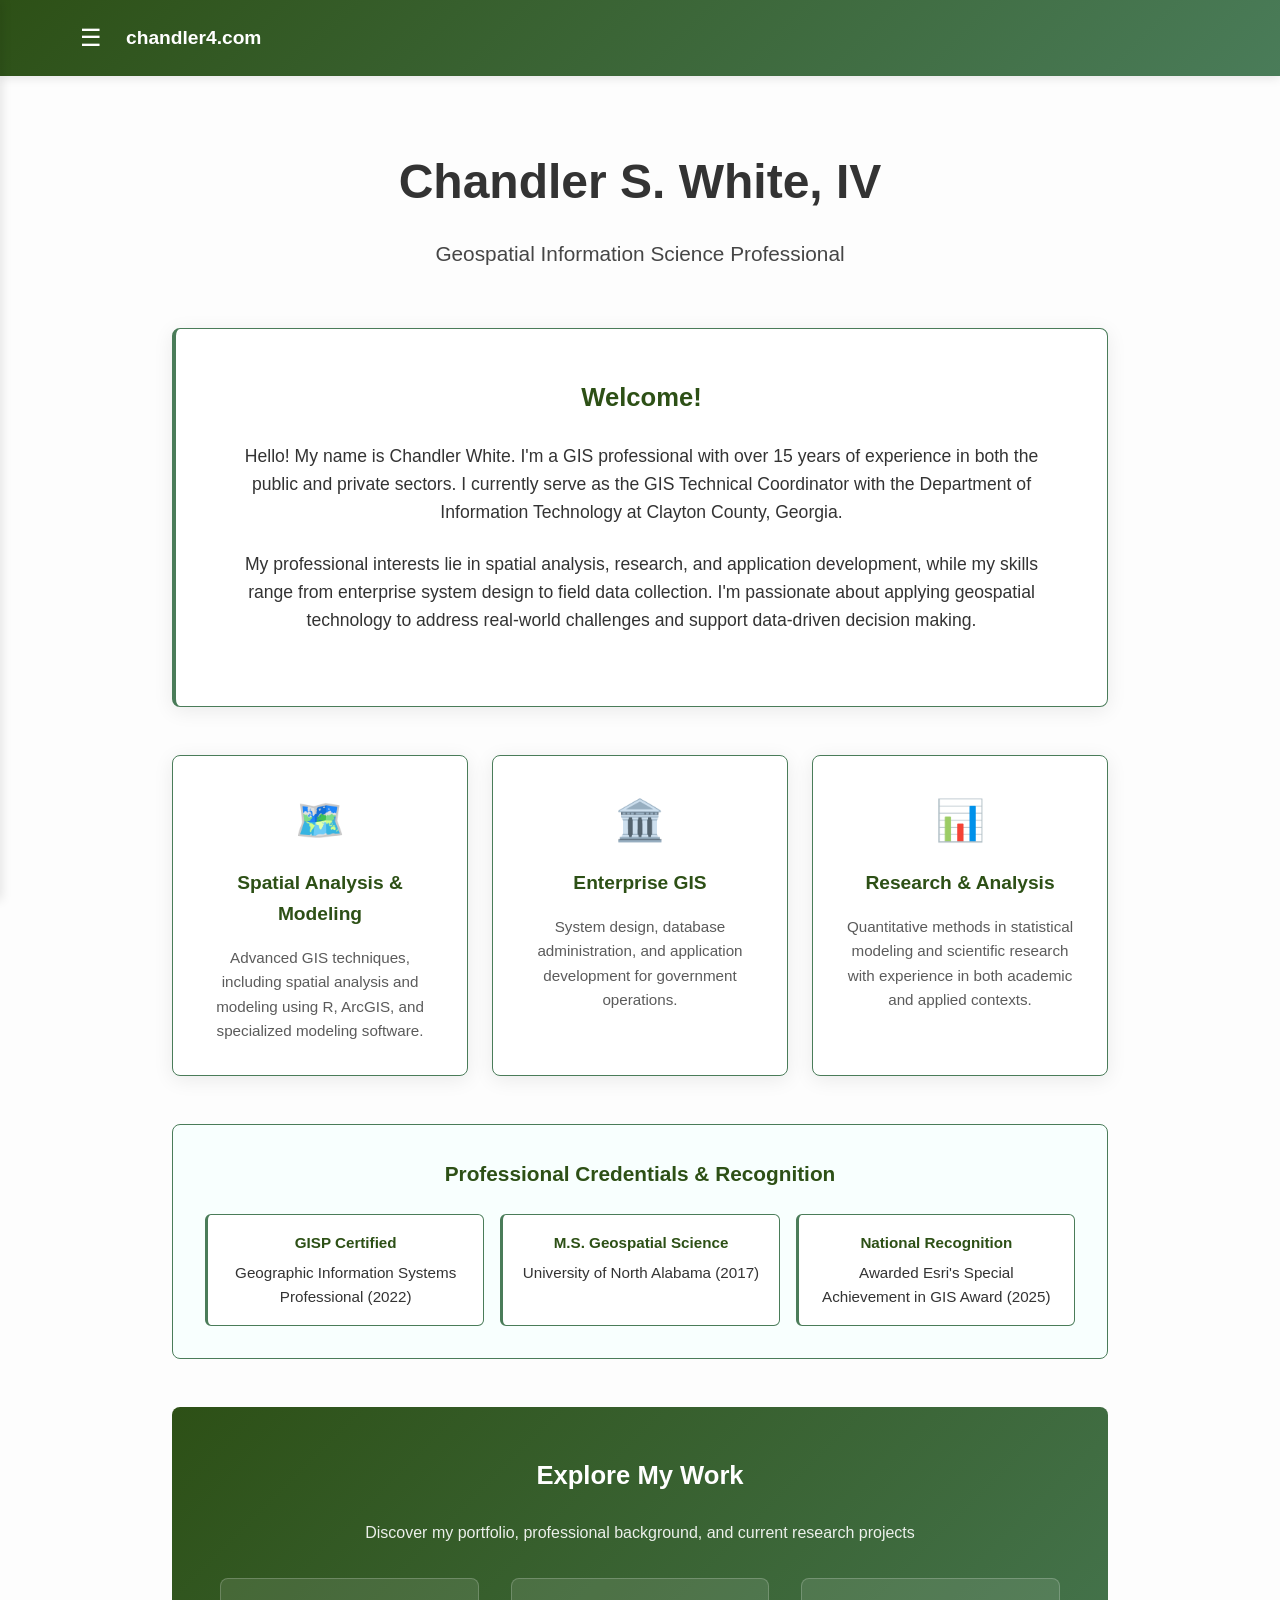
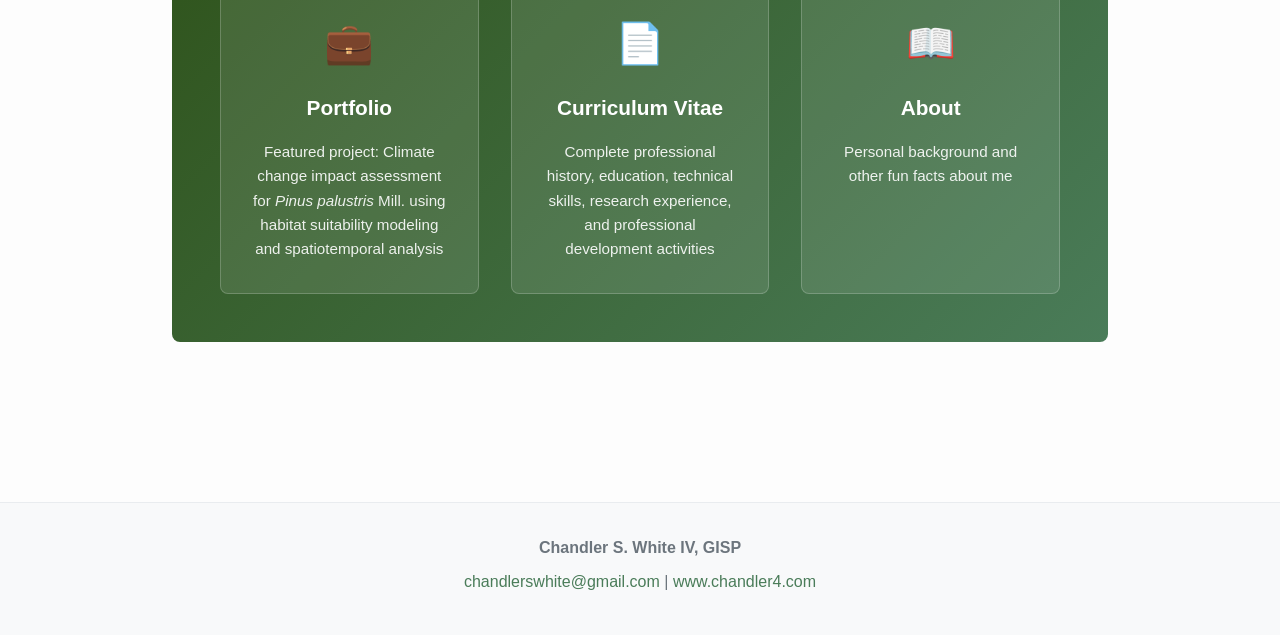
==== commit d6f744f9: "Update index.html" ====
--- a/index.html
+++ b/index.html
@@ -3,8 +3,8 @@
 <head>
     <meta charset="UTF-8">
     <meta name="viewport" content="width=device-width, initial-scale=1.0">
-    <title>chandler4.com | Portfolio</title>
-    <meta name="description" content="Species distribution modeling and habitat suitability analysis for Longleaf Pine (Pinus palustris) under climate change scenarios in Alabama using MaxEnt and bioclimatic, topographic, and ecologic variables.">
+    <title>chandler4.com | Home</title>
+    <meta name="description" content="Chandler S. White IV, GISP - Geographic Information Science Professional specializing in spatial analysis, conservation ecology, and species distribution modeling.">
     <style>
         * {
             margin: 0;
@@ -22,6 +22,10 @@
             --accent-color: #4a7c59;
             --border-color: #4a7c59;
             --shadow: rgba(0,0,0,0.08);
+            --footer-bg: #f8f9fa;
+            --footer-border: #e9ecef;
+            --footer-text: #6c757d;
+            --overlay-bg: #f8fffe;
         }
 
         body {
@@ -124,7 +128,7 @@
         .nav-menu ul {
             list-style: none;
             padding: 0 2rem;
-            margin: 0 0 1rem 0; /* Remove top margin, add bottom margin */
+            margin: 0 0 1rem 0;
         }
 
         .nav-menu li {
@@ -136,12 +140,12 @@
             text-decoration: none;
             font-weight: 500;
             padding: 0.75rem 1rem;
-            margin: 0; /* Remove any margin */
+            margin: 0;
             display: block;
             border-radius: 4px;
             transition: background-color 0.3s ease;
             text-align: left;
-            width: calc(100% - 2rem); /* Account for parent padding */
+            width: calc(100% - 2rem);
             margin-left: 0;
             margin-right: 0;
         }
@@ -169,476 +173,14 @@
             background-color: rgba(255,255,255,0.1);
         }
 
-        .container {
-            max-width: 1200px;
-            margin: 0 auto;
-            padding: 0 2rem;
-        }
-
-        .hero {
-            max-width: 900px;
-            margin: 0 auto;
-            text-align: center;
-        }
-
-        .hero h1 {
-            font-size: 2.5rem;
-            margin-bottom: 1rem;
-            font-weight: 300;
-        }
-
-        .hero h2 {
-            font-size: 1.2rem;
-            opacity: 0.9;
-            font-weight: 400;
-            margin-bottom: 1rem;
-        }
-
-        main {
-            max-width: 1000px;
-            margin: 0 auto;
-            padding: 3rem 2rem;
-        }
-
-        .section-box {
-            background: var(--card-bg);
-            border-radius: 8px;
-            padding: 2.5rem;
-            margin: 2rem 0;
-            box-shadow: 0 4px 20px var(--shadow);
-            border: 1px solid var(--border-color);
-            border-left: 4px solid var(--border-color);
-            transition: background-color 0.3s ease, border-color 0.3s ease, box-shadow 0.3s ease;
-        }
-
-        .project-overview {
-            background: var(--card-bg);
-            border: 1px solid var(--border-color);
-            border-radius: 8px;
-            padding: 2rem;
-            margin: 2rem 0;
-            border-left: 4px solid var(--primary-color);
-            transition: background-color 0.3s ease, border-color 0.3s ease;
-        }
-
-        .project-overview h3 {
-            color: var(--primary-color);
-            margin-bottom: 1rem;
-            font-size: 1.3rem;
-            transition: color 0.3s ease;
-        }
-
-        h2 {
-            color: var(--primary-color);
-            margin: 2.5rem 0 1.5rem 0;
-            font-size: 1.5rem;
-            border-bottom: 2px solid var(--accent-color);
-            padding-bottom: 0.5rem;
-            transition: color 0.3s ease, border-color 0.3s ease;
-        }
-
-        h3 {
-            color: var(--accent-color);
-            margin: 2rem 0 1rem 0;
-            font-size: 1.3rem;
-            transition: color 0.3s ease;
-        }
-
-        h4 {
-            color: var(--primary-color);
-            margin: 1.5rem 0 0.8rem 0;
-            font-size: 1.1rem;
-            transition: color 0.3s ease;
-        }
-
-        p {
-            margin-bottom: 1rem;
-            text-align: justify;
-        }
-
-        .key-stats {
-            display: grid;
-            grid-template-columns: repeat(auto-fit, minmax(200px, 1fr));
-            gap: 1.5rem;
-            margin: 2rem 0;
-        }
-
-        .stat-card {
-            background: var(--card-bg);
-            border: 1px solid var(--border-color);
-            border-radius: 8px;
-            padding: 1.5rem;
-            text-align: center;
-            border-left: 4px solid var(--primary-color);
-            transition: background-color 0.3s ease, border-color 0.3s ease;
-        }
-
-        .stat-card h4 {
-            color: var(--primary-color);
-            margin-bottom: 0.5rem;
-            font-size: 1rem;
-        }
-
-        .stat-value {
-            font-size: 1.8rem;
-            font-weight: bold;
-            color: var(--accent-color);
-            margin-bottom: 0.5rem;
-            transition: color 0.3s ease;
-        }
-
-        .stat-description {
-            font-size: 0.9rem;
-            color: #666;
-            transition: color 0.3s ease;
-        }
-
-        .variable-grid {
-            display: grid;
-            grid-template-columns: repeat(auto-fit, minmax(200px, 1fr));
-            gap: 1rem;
-            margin: 1.5rem 0;
-        }
-
-        .variable-item {
-            background: var(--card-bg);
-            border: 1px solid var(--border-color);
-            border-radius: 6px;
-            padding: 1rem;
-            text-align: center;
-            border-left: 3px solid var(--primary-color);
-            transition: background-color 0.3s ease, border-color 0.3s ease;
-        }
-
-        .variable-item .contribution {
-            font-size: 1.1rem;
-            font-weight: bold;
-            color: var(--primary-color);
-            margin-bottom: 0.3rem;
-            line-height: 1.4;
-            transition: color 0.3s ease;
-        }
-
-        .variable-item .period-value {
-            font-size: 1.1rem;
-            font-weight: bold;
-            margin: 0;
-        }
-
-        .variable-item .increase {
-            color: #27ae60;
-        }
-
-        .variable-item .decrease {
-            color: #e74c3c;
-        }
-
-        .variable-item .stable {
-            color: var(--primary-color);
-            transition: color 0.3s ease;
-        }
-
-        .variable-item .arrow {
-            color: #666;
-            margin: 0 0.3rem;
-            transition: color 0.3s ease;
-        }
-
-        .variable-item .name {
-            font-size: 0.8rem;
-            color: #666;
-            transition: color 0.3s ease;
-        }
-
-        .innovation-highlight {
-            background: linear-gradient(135deg, var(--primary-color) 0%, var(--accent-color) 100%);
-            color: white;
-            border-radius: 8px;
-            padding: 2rem;
-            margin: 2rem 0;
-            text-align: center;
-        }
-
-        .innovation-highlight h3 {
-            margin-bottom: 1rem;
-            color: white !important;
-        }
-
-        .interactive-map-section {
-            background: linear-gradient(135deg, var(--primary-color), var(--primary-dark));
-            color: white;
-            border-radius: 8px;
-            padding: 2rem;
-            text-align: center !important;
-            margin: 2rem 0;
-            display: flex;
-            flex-direction: column;
-            align-items: center;
-            justify-content: center;
-        }
-
-        .interactive-map-section h3 {
-            color: white !important;
-            margin-bottom: 1rem;
-            text-align: center !important;
-        }
-
-        .interactive-map-section p {
-            text-align: center !important;
-            margin-bottom: 1.5rem;
-        }
-
-        .map-button {
-            display: inline-block;
-            background: rgba(255,255,255,0.2);
-            color: white !important; /* Force white text */
-            padding: 1rem 2rem;
-            text-decoration: none;
-            border-radius: 6px;
-            font-weight: bold;
-            margin: 1rem;
-            transition: all 0.3s ease;
-            border: 2px solid rgba(255,255,255,0.3);
-        }
-
-        .map-button:hover {
-            background: rgba(255,255,255,0.3);
-            transform: translateY(-2px);
-            box-shadow: 0 4px 15px rgba(0,0,0,0.2);
-            color: white !important; /* Keep white text on hover */
-        }
-
-        .methods-overview {
-            background: var(--card-bg);
-            border: 1px solid var(--border-color);
-            border-radius: 8px;
-            padding: 1.5rem;
-            margin: 1.5rem 0;
-            transition: background-color 0.3s ease, border-color 0.3s ease;
-        }
-
-        .methods-overview h4 {
-            color: var(--primary-color);
-            margin-bottom: 1rem;
-            font-size: 1rem;
-        }
-
-        .streamlit-section {
-            background: var(--card-bg);
-            border: 1px solid var(--border-color);
-            border-radius: 8px;
-            padding: 2rem;
-            margin: 2rem 0;
-            border-left: 4px solid var(--primary-color);
-            transition: background-color 0.3s ease, border-color 0.3s ease;
-        }
-
-        .streamlit-section h3 {
-            color: var(--primary-color);
-            margin-bottom: 1rem;
-            font-size: 1.3rem;
-            text-align: center;
-        }
-
-        .streamlit-section p {
-            text-align: center;
-            margin-bottom: 1.5rem;
-            color: var(--text-color);
-        }
-
-        iframe.streamlit-section {
-            border: 1px solid var(--border-color);
-            border-radius: 8px;
-            box-shadow: 0 4px 15px var(--shadow);
-            transition: border-color 0.3s ease, box-shadow 0.3s ease;
-        }
-
-        ul {
-            margin-left: 2rem;
-            margin-bottom: 1rem;
-        }
-
-        li {
-            margin-bottom: 0.5rem;
-        }
-
-        .back-to-index {
-            text-align: center;
-            margin: 3rem 0;
-        }
-
-        .back-to-index a {
-            display: inline-block;
-            background: var(--accent-color);
-            color: white !important; /* Force white text */
-            padding: 1rem 2rem;
-            text-decoration: none;
-            border-radius: 6px;
-            font-weight: bold;
-            transition: all 0.3s ease;
-        }
-
-        .back-to-index a:hover {
-            background: var(--primary-color);
-            transform: translateY(-2px);
-            box-shadow: 0 4px 15px rgba(0,0,0,0.2);
-            color: white !important; /* Keep white text on hover */
-        }
-
-        footer {
-            background-color: var(--card-bg);
-            text-align: center;
-            padding: 2rem;
-            margin-top: 3rem;
-            border-top: 1px solid var(--border-color);
-            transition: background-color 0.3s ease, border-color 0.3s ease;
-        }
-
-        footer p {
-            color: #6c757d;
-            margin-bottom: 0.5rem;
-            text-align: center;
-            transition: color 0.3s ease;
-        }
-
-        footer a {
-            color: var(--accent-color);
-            text-decoration: none;
-        }
-
-        footer a:hover {
-            text-decoration: underline;
-        }
-
-        /* Table of Contents Styles */
-        .toc-container {
-            position: fixed;
-            top: 50%;
-            right: 2rem;
-            transform: translateY(-50%);
-            width: 48px;
-            background: var(--card-bg);
-            border: 1px solid var(--border-color);
-            border-radius: 8px;
-            box-shadow: 0 4px 20px var(--shadow);
-            z-index: 500;
-            max-height: 70vh;
-            overflow-y: auto;
-            transition: all 0.3s ease;
-        }
-
-        .toc-container.expanded {
-            width: 280px;
-        }
-
-        .toc-header {
-            background: linear-gradient(135deg, var(--primary-color) 0%, var(--accent-color) 100%);
-            color: white;
-            padding: 0.75rem;
-            border-radius: 8px;
-            display: flex;
-            justify-content: center;
-            align-items: center;
-            cursor: pointer;
-            transition: border-radius 0.3s ease;
-        }
-
-        .toc-header.expanded {
-            border-radius: 8px 8px 0 0;
-            padding: 1rem;
-            justify-content: space-between;
-        }
-
-        .toc-header h4 {
-            margin: 0;
-            font-size: 0.9rem;
-            font-weight: 600;
-            color: white;
-            display: none;
-        }
-
-        .toc-header.expanded h4 {
-            display: block;
-        }
-
-        .toc-toggle {
-            background: none;
-            border: none;
-            color: white;
-            font-size: 1.2rem;
-            cursor: pointer;
-            padding: 0;
-            width: 24px;
-            height: 24px;
-            display: flex;
-            align-items: center;
-            justify-content: center;
-            border-radius: 4px;
-            transition: background-color 0.3s ease;
-        }
-
-        .toc-toggle:hover {
-            background-color: rgba(255,255,255,0.2);
-        }
-
-        .toc-content {
-            padding: 0;
-            max-height: 400px;
-            overflow-y: auto;
-            transition: max-height 0.3s ease;
-        }
-
-        .toc-content.collapsed {
-            max-height: 0;
-            overflow: hidden;
-        }
-
-        .toc-list {
-            list-style: none;
-            padding: 0;
-            margin: 0;
-        }
-
-        .toc-item {
-            border-bottom: 1px solid var(--border-color);
-            transition: border-color 0.3s ease;
-        }
-
-        .toc-item:last-child {
-            border-bottom: none;
-        }
-
-        .toc-link {
-            display: block;
-            padding: 0.75rem 1rem;
-            color: var(--text-color);
-            text-decoration: none;
-            font-size: 0.85rem;
-            font-weight: 500;
-            transition: all 0.3s ease;
-            border-left: 3px solid transparent;
-        }
-
-        .toc-link:hover {
-            background-color: var(--card-bg);
-            border-left-color: var(--accent-color);
-            color: var(--primary-color);
-        }
-
-        .toc-link.active {
-            background-color: var(--card-bg);
-            border-left-color: var(--primary-color);
-            color: var(--primary-color);
-            font-weight: 600;
-        }
-
+        /* Theme toggle button in navigation */
         .nav-menu .theme-toggle {
             background: rgba(255,255,255,0.1);
             border: 1px solid rgba(255,255,255,0.2);
             border-radius: 4px;
             color: white !important;
             padding: 0.75rem 1rem;
-            margin: 1rem 2rem; /* Same horizontal margin as ul padding */
+            margin: 1rem 2rem;
             cursor: pointer;
             font-weight: 500;
             transition: background-color 0.3s ease;
@@ -646,7 +188,7 @@
             align-items: center;
             justify-content: space-between;
             font-size: 1rem;
-            width: auto; /* Let it size to content instead of full width */
+            width: auto;
             box-sizing: border-box;
         }
 
@@ -658,6 +200,242 @@
         .theme-icon {
             font-size: 1.2rem;
             margin-left: 0.5rem;
+        }
+
+        .container {
+            max-width: 1200px;
+            margin: 0 auto;
+            padding: 0 2rem;
+        }
+
+        .hero {
+            max-width: 800px;
+            margin: 0 auto;
+            text-align: center;
+        }
+
+        .hero h1 {
+            font-size: 3rem;
+            margin-bottom: 1rem;
+            font-weight: 300;
+        }
+
+        .hero h2 {
+            font-size: 1.3rem;
+            opacity: 0.9;
+            font-weight: 400;
+            margin-bottom: 2rem;
+        }
+
+        .hero-description {
+            font-size: 1.1rem;
+            opacity: 0.95;
+            max-width: 600px;
+            margin: 0 auto;
+            line-height: 1.7;
+        }
+
+        main {
+            max-width: 1000px;
+            margin: 0 auto;
+            padding: 4rem 2rem;
+        }
+
+        .intro-section {
+            background: var(--card-bg);
+            border-radius: 8px;
+            padding: 3rem;
+            margin-bottom: 3rem;
+            box-shadow: 0 4px 20px var(--shadow);
+            border: 1px solid var(--border-color);
+            border-left: 4px solid var(--border-color);
+            text-align: center;
+            transition: background-color 0.3s ease, border-color 0.3s ease, box-shadow 0.3s ease;
+        }
+
+        .intro-section h3 {
+            color: var(--primary-color);
+            margin-bottom: 1.5rem;
+            font-size: 1.6rem;
+            transition: color 0.3s ease;
+        }
+
+        .intro-section p {
+            font-size: 1.1rem;
+            margin-bottom: 1.5rem;
+            color: var(--text-color);
+            transition: color 0.3s ease;
+        }
+
+        .expertise-overview {
+            display: grid;
+            grid-template-columns: repeat(auto-fit, minmax(250px, 1fr));
+            gap: 1.5rem;
+            margin: 3rem 0;
+        }
+
+        .expertise-card {
+            background: var(--card-bg);
+            border-radius: 8px;
+            padding: 2rem;
+            box-shadow: 0 4px 20px var(--shadow);
+            transition: transform 0.3s ease, box-shadow 0.3s ease, background-color 0.3s ease;
+            text-align: center;
+            border: 1px solid var(--border-color);
+        }
+
+        .expertise-card:hover {
+            transform: translateY(-5px);
+            box-shadow: 0 8px 30px var(--shadow);
+        }
+
+        .expertise-card h4 {
+            color: var(--primary-color);
+            margin-bottom: 1rem;
+            font-size: 1.2rem;
+            transition: color 0.3s ease;
+        }
+
+        .expertise-card p {
+            color: var(--text-color);
+            font-size: 0.95rem;
+            opacity: 0.8;
+            transition: color 0.3s ease;
+        }
+
+        .expertise-icon {
+            font-size: 2.5rem;
+            margin-bottom: 1rem;
+            display: block;
+        }
+
+        .navigation-section {
+            background: linear-gradient(135deg, var(--primary-color) 0%, var(--primary-dark) 100%);
+            color: white;
+            border-radius: 8px;
+            padding: 3rem;
+            text-align: center;
+            margin: 3rem 0;
+        }
+
+        .navigation-section h3 {
+            margin-bottom: 1.5rem;
+            font-size: 1.6rem;
+            color: white !important;
+        }
+
+        .navigation-section p {
+            margin-bottom: 2rem;
+            opacity: 0.9;
+        }
+
+        .nav-grid {
+            display: grid;
+            grid-template-columns: repeat(auto-fit, minmax(250px, 1fr));
+            gap: 2rem;
+            margin-top: 2rem;
+        }
+
+        .nav-card {
+            background: rgba(255,255,255,0.1);
+            border: 1px solid rgba(255,255,255,0.2);
+            border-radius: 8px;
+            padding: 2rem;
+            text-decoration: none;
+            color: white !important;
+            transition: all 0.3s ease;
+            display: block;
+        }
+
+        .nav-card:hover {
+            background: rgba(255,255,255,0.2);
+            transform: translateY(-3px);
+            box-shadow: 0 6px 25px rgba(0,0,0,0.15);
+            color: white !important;
+        }
+
+        .nav-card h4 {
+            margin-bottom: 1rem;
+            font-size: 1.3rem;
+            color: white !important;
+        }
+
+        .nav-card p {
+            opacity: 0.9;
+            margin-bottom: 0;
+            font-size: 0.95rem;
+        }
+
+        .nav-icon {
+            font-size: 2.5rem;
+            margin-bottom: 1rem;
+            display: block;
+        }
+
+        .credentials {
+            background: var(--overlay-bg);
+            border: 1px solid var(--border-color);
+            border-radius: 8px;
+            padding: 2rem;
+            margin: 3rem 0;
+            text-align: center;
+            transition: background-color 0.3s ease, border-color 0.3s ease;
+        }
+
+        .credentials h4 {
+            color: var(--primary-color);
+            margin-bottom: 1rem;
+            font-size: 1.3rem;
+            transition: color 0.3s ease;
+        }
+
+        .credentials-grid {
+            display: grid;
+            grid-template-columns: repeat(auto-fit, minmax(200px, 1fr));
+            gap: 1rem;
+            margin-top: 1.5rem;
+        }
+
+        .credential-item {
+            background: var(--card-bg);
+            padding: 1rem;
+            border-radius: 6px;
+            border: 1px solid var(--border-color);
+            border-left: 3px solid var(--border-color);
+            font-size: 0.95rem;
+            transition: background-color 0.3s ease, border-color 0.3s ease;
+        }
+
+        .credential-item strong {
+            color: var(--primary-color);
+            display: block;
+            margin-bottom: 0.3rem;
+            transition: color 0.3s ease;
+        }
+
+        footer {
+            background-color: var(--footer-bg);
+            text-align: center;
+            padding: 2rem;
+            margin-top: 3rem;
+            border-top: 1px solid var(--footer-border);
+            transition: background-color 0.3s ease, border-color 0.3s ease;
+        }
+
+        footer p {
+            color: var(--footer-text);
+            margin-bottom: 0.5rem;
+            text-align: center;
+            transition: color 0.3s ease;
+        }
+
+        footer a {
+            color: var(--accent-color);
+            text-decoration: none;
+        }
+
+        footer a:hover {
+            text-decoration: underline;
         }
 
         /* Dark mode styles */
@@ -670,6 +448,10 @@
             --accent-color: #60a5fa;
             --border-color: #374151;
             --shadow: rgba(0,0,0,0.4);
+            --footer-bg: #1a1a1a;
+            --footer-border: #374151;
+            --footer-text: #9ca3af;
+            --overlay-bg: #262626;
         }
 
         [data-theme="dark"] a {
@@ -694,6 +476,10 @@
             --accent-color: #4a7c59;
             --border-color: #4a7c59;
             --shadow: rgba(0,0,0,0.08);
+            --footer-bg: #f8f9fa;
+            --footer-border: #e9ecef;
+            --footer-text: #6c757d;
+            --overlay-bg: #f8fffe;
         }
 
         [data-theme="light"] a {
@@ -704,26 +490,7 @@
             color: #2d5016;
         }
 
-        /* Dark mode specific adjustments */
-        [data-theme="dark"] .stat-description,
-        [data-theme="dark"] .variable-item .name,
-        [data-theme="dark"] .variable-item .arrow {
-            color: #9ca3af;
-        }
-
-        [data-theme="dark"] footer p {
-            color: #9ca3af;
-        }
-
-        [data-theme="dark"] .toc-link:hover {
-            background-color: #374151;
-        }
-
-        [data-theme="dark"] .toc-link.active {
-            background-color: #374151;
-        }
-
-        @media screen and (max-width: 1024px) {
+        @media (max-width: 768px) {
             .hero h1 {
                 font-size: 2rem;
             }
@@ -752,30 +519,17 @@
             .page-title {
                 font-size: 1rem;
             }
-
-            iframe.streamlit-section {
-                display: none !important;
-                visibility: hidden !important;
-            }
-
-            .mobile-message {
-                display: block !important;
-            }
-
-            .toc-container {
-                display: none;
-            }
         }
     </style>
 </head>
 <body>
-    <header>
+<header>
         <div class="nav-overlay" id="navOverlay"></div>
         <div class="nav-menu" id="navMenu">
             <button class="close-menu" id="closeMenu">✕</button>
             <ul>
-                <li><a href="index.html">Home</a></li>
-                <li><a href="#" class="active">Portfolio</a></li>
+                <li><a href="#" class="active">Home</a></li>
+                <li><a href="portfolio.html">Portfolio</a></li>
                 <li><a href="interactive_habitat_map.html" target="_blank">Interactive Map</a></li>
                 <li><a href="cv.html">Curriculum Vitae</a></li>
                 <li><a href="about.html">About</a></li>
@@ -788,465 +542,84 @@
         <div class="header-content">
             <button class="hamburger" id="hamburger">☰</button>
             <span class="site-title">chandler4.com</span>
-            <span class="separator">|</span>
-            <span class="page-title">Portfolio</span>
+            <span class="page-title"></span>
         </div>
     </header>
 
     <main>
-        <div class="toc-container" id="tocContainer">
-            <div class="toc-header" onclick="toggleTOC()" id="tocHeader">
-                <h4>Page Navigation</h4>
-                <button class="toc-toggle" id="tocToggle">+</button>
-        </div>
-        <div class="toc-content collapsed" id="tocContent">
-            <ul class="toc-list" id="tocList">
-                <!-- TOC items will be generated by JavaScript -->
-            </ul>
-        </div>
-    </div>
-        
         <div class="container">
             <div class="hero">
-                <h1>Climate Change Impact Assessment for <em>Pinus palustris</em> Mill.</h1>
+                <h1><strong>Chandler S. White, IV</strong></h1>
+                <h2>Geospatial Information Science Professional</h2>
             </div>
         </div>
-        <div class="project-overview">
-            <h3>Project Overview</h3>
-            <p><strong>Challenge:</strong> Longleaf pine ecosystems have declined from 37 million hectares to less than 5% of their original range (<a href="#ref-jose2006">Jose et al., 2006</a>; <a href="#ref-frost2006">Frost, 2006</a>). With climate change posing additional threats, conservation planning requires understanding how suitable habitat may shift across time periods.</p>
-            
-            <p><strong>Solution:</strong> I developed an innovative habitat suitability model that integrates bioclimatic, topographic, and fire ecology variables with climate projections to assess habitat suitability across three time periods: current (1991-2020), mid-century (2041-2070), and late-century (2071-2100).</p>
-            
-            <p><strong>Takeaway:</strong> Unlike bioclimatic predictor-exclusive models, this approach incorporates fire regime suitability and canopy openness variables that capture longleaf pine's fire-dependent habitat requirements, providing projections within the context of longleaf pine's unique ecology (<a href="#ref-hirzel2008">Hirzel & Le Lay, 2008</a>).</p>
+        <br>
+        <section class="intro-section">
+            <h3>Welcome!</h3>
+            <p>Hello! My name is Chandler White. I'm a GIS professional with over 15 years of experience in both the public and private sectors. I currently serve as the GIS Technical Coordinator with the Department of Information Technology at Clayton County, Georgia.</p>
+            <p>My professional interests lie in spatial analysis, research, and application development, while my skills range from enterprise system design to field data collection. I'm passionate about applying geospatial technology to address real-world challenges and support data-driven decision making.</p>
+        </section>
+
+        <div class="expertise-overview">
+            <div class="expertise-card">
+                <span class="expertise-icon">🗺️</span>
+                <h4>Spatial Analysis & Modeling</h4>
+                <p>Advanced GIS techniques, including spatial analysis and modeling using R, ArcGIS, and specialized modeling software.</p>
+            </div>
+            <div class="expertise-card">
+                <span class="expertise-icon">🏛️</span>
+                <h4>Enterprise GIS</h4>
+                <p>System design, database administration, and application development for government operations.</p>
+            </div>
+            <div class="expertise-card">
+                <span class="expertise-icon">📊</span>
+                <h4>Research & Analysis</h4>
+                <p>Quantitative methods in statistical modeling and scientific research with experience in both academic and applied contexts.</p>
+            </div>
         </div>
 
-        <div class="section-box">
-            <h2 id="key-findings">Key Findings</h2>
-
-            <div class="key-stats">
-                <div class="stat-card">
-                    <h4>Model Performance</h4>
-                    <div class="stat-value">0.706</div>
-                    <div class="stat-description">Test AUC (Decent discrimination)</div>
+        <section class="credentials">
+            <h4>Professional Credentials & Recognition</h4>
+            <div class="credentials-grid">
+                <div class="credential-item">
+                    <strong>GISP Certified</strong>
+                    Geographic Information Systems Professional (2022)
                 </div>
-                <div class="stat-card">
-                    <h4>Current Suitable Habitat</h4>
-                    <div class="stat-value">106,598</div>
-                    <div class="stat-description">km² in Alabama (81.3% of state)</div>
+                <div class="credential-item">
+                    <strong>M.S. Geospatial Science</strong>
+                    University of North Alabama (2017)
                 </div>
-                <div class="stat-card">
-                    <h4>Climate Refugia</h4>
-                    <div class="stat-value">88.3%</div>
-                    <div class="stat-description">Stable habitat across all periods</div>
-                </div>
-                <div class="stat-card">
-                    <h4>Late-Century Change</h4>
-                    <div class="stat-value">+2.9%</div>
-                    <div class="stat-description">Modest habitat increase projected</div>
-                </div>
-                
-            </div>
-
-            <p><strong>Interesting Insights:</strong> In my model, longleaf pine demonstrates remarkable climate resilience in Alabama. While other fire-dependent species face 16-30% habitat losses (<a href="#ref-parks2019">Parks et al., 2019</a>; <a href="#ref-stevens2018">Stevens-Rumann et al., 2018</a>), longleaf pine habitat actually increases slightly under future climate scenarios, suggesting strong adaptive capacity. Additionally, regional trends within the study area reveal themselves, including habitat resilience in southeast Alabama. Compared to current U.S. Forest Service projections in their <a href="https://www.fs.usda.gov/nrs/atlas/tree/121" target="_blank">Climate Change Atlas</a> that have longleaf pine habitat expanding significantly under a number of scenarios, habitat expansion is far more constrained in my study (however, it should be noted that other factors, like study extent and methodology, may account for this and other discrepancies; <a href="#ref-usforestservice2024">U.S. Forest Service, 2020</a>).</p>
-        </div>
-
-        <div class="innovation-highlight">
-            <h3>Methodological Highlights</h3>
-            <p>The integration of ecological predictors improved model performance, pushing Test AUC above the critical 0.7 threshold (<a href="#ref-fielding1997" style="color: yellow;">Fielding & Bell, 1997</a>; <a href="ref-hosmer2013" style="color: yellow;">Hosmer et al., 2013</a>; <a href="#ref-swets1988" style="color: yellow;">Swets, 1988</a>). Canopy openness emerged as the most important predictor (35.7% contribution), validating the importance of fire-maintained savanna structure in habitat suitability modeling (<a href="#ref-mitchell2006" style="color: yellow;">Mitchell et al., 2006</a>).</p>
-        </div>
-
-        <div class="section-box">
-            <h2 id="variable-dynamics">Variable Dynamics</h2>
-            <p>Analysis revealed how environmental relationships evolve across time periods, providing insights for adaptive conservation planning:</p>
-
-            <div class="variable-grid">
-                <div class="variable-item">
-                    <div class="contribution">
-                        <span class="stable">35.7%</span>
-                        <span class="arrow">→</span>
-                        <span class="decrease">28.8%</span>
-                        <span class="arrow">→</span>
-                        <span class="increase">39.0%</span>
-                    </div>
-                    <div class="name">Canopy Openness</div>
-                </div>
-                <div class="variable-item">
-                    <div class="contribution">
-                        <span class="stable">20.3%</span>
-                        <span class="arrow">→</span>
-                        <span class="decrease">8.6%</span>
-                        <span class="arrow">→</span>
-                        <span class="decrease">4.4%</span>
-                    </div>
-                    <div class="name">Spring Precipitation</div>
-                </div>
-                <div class="variable-item">
-                    <div class="contribution">
-                        <span class="stable">18.7%</span>
-                        <span class="arrow">→</span>
-                        <span class="increase">29.7%</span>
-                        <span class="arrow">→</span>
-                        <span class="decrease">27.1%</span>
-                    </div>
-                    <div class="name">Sand Content (0-5cm)</div>
-                </div>
-                <div class="variable-item">
-                    <div class="contribution">
-                        <span class="stable">1.5%</span>
-                        <span class="arrow">→</span>
-                        <span class="increase">3.0%</span>
-                        <span class="arrow">→</span>
-                        <span class="increase">4.0%</span>
-                    </div>
-                    <div class="name">Climatic Moisture Deficit</div>
-                </div>
-                <div class="variable-item">
-                    <div class="contribution">
-                        <span class="stable">2.8%</span>
-                        <span class="arrow">→</span>
-                        <span class="increase">6.1%</span>
-                        <span class="arrow">→</span>
-                        <span class="decrease">1.6%</span>
-                    </div>
-                    <div class="name">Fire Regime Suitability</div>
-                </div>
-                <div class="variable-item">
-                    <div class="contribution">
-                        <span class="stable">11.6%</span>
-                        <span class="arrow">→</span>
-                        <span class="decrease">4.2%</span>
-                        <span class="arrow">→</span>
-                        <span class="increase">4.9%</span>
-                    </div>
-                    <div class="name">Mean Annual Temperature</div>
-                </div>
-                <div class="variable-item">
-                    <div class="contribution">
-                        <span class="stable">3.5%</span>
-                        <span class="arrow">→</span>
-                        <span class="increase">13%</span>
-                        <span class="arrow">→</span>
-                        <span class="decrease">9.8%</span>
-                    </div>
-                    <div class="name">Mean Annual Precipitation</div>
-                </div>
-                <div class="variable-item">
-                    <div class="contribution">
-                        <span class="stable">6.0%</span>
-                        <span class="arrow">→</span>
-                        <span class="stable">6.4%</span>
-                        <span class="arrow">→</span>
-                        <span class="increase">9.1%</span>
-                    </div>
-                    <div class="name">Topographic Wetness Index</div>
+                <div class="credential-item">
+                    <strong>National Recognition</strong>
+                    Awarded Esri's Special Achievement in GIS Award (2025)
                 </div>
             </div>
-
-            <h3>Key Temporal Patterns</h3>
-            <ul>
-                <li><strong>Fire-dependent structure remains critical:</strong> Canopy openness maintains dominance across all periods (<a href="#ref-boyer1990">Boyer, 1990</a>)</li>
-                <li><strong>Moisture relationships shift:</strong> Spring precipitation declines while annual drought stress increases</li>
-                <li><strong>Soil drainage amplification:</strong> Well-drained sandy soils become increasingly important mid-century</li>
-                <li><strong>Mid-century vulnerability:</strong> Multiple factors converge during 2041-2070 transition period</li>
-            </ul>
-            <br>
-            <iframe class="streamlit-section" src="https://py.cafe/embed/cswiv./maxent-response-curves-portfolio?pycafe-theme=light&pycafe-link-to-app=false" width="100%" height="600px" style="border: 1px solid #e6e6e6; border-radius: 8px;"></iframe>
+        </section>
+
+        <section class="navigation-section">
+            <h3>Explore My Work</h3>
+            <p>Discover my portfolio, professional background, and current research projects</p>
             
-            <div class="mobile-message" style="display: none; text-align: center; padding: 2rem; background: #f8f9fa; border: 1px solid #e6e6e6; border-radius: 8px; color: #666;">
-                <p><strong>Interactive content available on larger screens</strong></p>
-                <p>View this page on a tablet or desktop to see the interactive response curves.</p>
+            <div class="nav-grid">
+                <a href="portfolio.html" class="nav-card">
+                    <span class="nav-icon">💼</span>
+                    <h4>Portfolio</h4>
+                    <p>Featured project: Climate change impact assessment for <em>Pinus palustris</em> Mill. using habitat suitability modeling and spatiotemporal analysis</p>
+                </a>
+                
+                <a href="cv.html" class="nav-card">
+                    <span class="nav-icon">📄</span>
+                    <h4>Curriculum Vitae</h4>
+                    <p>Complete professional history, education, technical skills, research experience, and professional development activities</p>
+                </a>
+                
+                <a href="about.html" class="nav-card">
+                    <span class="nav-icon">📖</span>
+                    <h4>About</h4>
+                    <p>Personal background and other fun facts about me</p>
+                </a>
             </div>
-        </div>
-
-        <div class="section-box">
-            <h2 id="technical-approach">Technical Approach</h2>
-
-            <div class="methods-overview">
-                <h4>Data Integration & Processing</h4>
-                <ul>
-                    <li><strong>Species Data:</strong> 246 high-quality GBIF occurrence records with 2km spatial filtering (<a href="#ref-GBIF2025pinus">GBIF.org, 2025</a>)</li>
-                    <li><strong>Climate Variables:</strong> ClimateNA v7.30 with 13-GCM ensemble under SSP2-4.5 scenario (<a href="#ref-wang2016">Wang et al., 2016</a>)</li>
-                    <li><strong>Ecological Enhancement:</strong> Custom fire regime suitability and canopy openness variables</li>
-                    <li><strong>Bias Correction:</strong> Sampling bias surface derived from 209,496 plant observations (<a href="#ref-GBIF2025plantae">GBIF.org, 2025</a>)</li>
-                </ul>
-            </div>
-
-            <div class="methods-overview">
-                <h4>Modeling Framework</h4>
-                <ul>
-                    <li><strong>Algorithm:</strong> MaxEnt with optimized parameters (LQHP features, 1.5 regularization) (<a href="#ref-phillips2006">Phillips et al., 2006</a>)</li>
-                    <li><strong>Variable Selection:</strong> Multi-criteria optimization balancing VIF, correlation, and ecological domains (<a href="#ref-dormann2013">Dormann et al., 2013</a>; <a href="ref-feng2019">Feng et al., 2019</a>)</li>
-                    <li><strong>Validation:</strong> 10-fold cross-validation with independent test sets</li>
-                    <li><strong>Climate Projections:</strong> Three time periods with refugia analysis</li>
-                </ul>
-            </div>
-
-            <h3>Study Design Spotlight</h3>
-            <ul>
-                <li><strong>Fire Regime Integration:</strong> Integration of LANDFIRE fire return interval data (<a href="#ref-landfire2016">LANDFIRE, 2016</a>)</li>
-                <li><strong>Habitat Structure Variables:</strong> NLCD-derived canopy openness capturing fire-maintained savanna conditions (<a href="#ref-homer2015">Homer et al., 2015</a>)</li>
-                <li><strong>Temporal Variable Analysis:</strong> Dynamic assessment of how species-environment relationships evolve</li>
-                <li><strong>Multi-scale Processing:</strong> Systematic resampling of variables from 30m to 1km resolution</li>
-            </ul>
-        </div>
-
-        <div class="interactive-map-section">
-            <h3>🗺️ Explore Interactive Results</h3>
-            <p>View detailed maps and county-level impact analysis through my interactive web mapping application.</p>
-            <a href="interactive_habitat_map.html" target="_blank" class="map-button">Launch Interactive Map</a>
-        </div>
-
-        <div class="section-box">
-            <h2 id="conservation-implications">Conservation Implications</h2>
-
-            <h3>Strategic Recommendations</h3>
-            <ul>
-                <li><strong>Prioritize Climate Refugia:</strong> Focus resources on 94,126 km² of stable habitat areas</li>
-                <li><strong>Adaptive Fire Management:</strong> Intensify prescribed burning during mid-century vulnerability window</li>
-                <li><strong>Target Well-Drained Soils:</strong> Sandy soil sites provide crucial buffering during climate transition</li>
-                <li><strong>Regional Focus:</strong> Southeastern Alabama shows highest resilience; central regions need enhanced management</li>
-            </ul>
-
-            <h3>Broader Impact</h3>
-            <p>This research demonstrates that incorporating species-specific ecological requirements improves model realism for fire-dependent species (<a href="#ref-dubuis2022">Dubuis et al., 2022</a>). The temporal variable importance analysis reveals that conservation strategies must adapt over time, with different factors becoming critical during transition periods.</p>
-
-            <p>The methodology is transferable to other fire-dependent ecosystems worldwide and provides a framework for understanding how species-environment relationships may evolve under climate change beyond simple habitat area projections (<a href="#ref-franklin2010">Franklin, 2010</a>).</p>
-            
-            <h3>Future Research Directions</h3>
-            <p>This study opens several avenues for future research. The overall project could be improved through expanded study area extent and higher resolution (beyond the 1 km used here), factors which were limited due to computational constraints of using a personal workstation. Future work could integrate more detailed data, such as soils from SSURGO and more up-to-date LANDFIRE data. The input DEM could be LiDAR-derived, which could produce higher-quality derivatives, like TWI, slope, and aspect. Additional research directions include:</p>
-                <ul>
-                    <li><strong>Effects of spatial extent and model design:</strong> Habitat suitability (and other ecological measures, such as species richness) could be modeled and compared at various extents and resolutions to assess model performance (<a href="#ref-nizamani2023">Nizamani et al., 2023</a>)</li>
-                    <li><strong>Ecosystem-level modeling:</strong> Expansion to include associated species and community dynamics (<a href="#ref-zurrell2020">Zurrell et al., 2020</a>)</li>
-                    <li><strong>Scenario expansion:</strong> Analysis under additional emission scenarios and time horizons</li>
-                    <li><strong>Methodological enhancement:</strong> Modern habitat suitability modeling software, such as the <a href="https://github.com/sylvainschmitt/sdmverse" target="_blank">sdmverse</a> R metapackage, could be used to enhance model design and user experience (<a href="#ref-kass2024">Kass et al., 2024</a>)</li>
-                </ul>
-        </div>
-
-        <div class="section-box">
-            <h2 id="technical-skills">Technical Skills Demonstrated</h2>
-            <ul>
-                <li><strong>Geospatial Analysis:</strong> R/QGIS integration, end-to-end data processing, coordinate system management</li>
-                <li><strong>Habitat Suitability Modeling:</strong> MaxEnt optimization, variable selection, bias correction</li>
-                <li><strong>Climate Data Processing:</strong> ClimateNA processing, multi-temporal analysis, raster grid handling</li>
-                <li><strong>Ecological Variable Development:</strong> Fire regime classification, habitat structure quantification</li>
-                <li><strong>Quantitative Analysis:</strong> Cross-validation, performance metrics, multi-criteria assessment</li>
-                <li><strong>Data Visualization:</strong> Interactive web mapping, summary graphics, scientific communication</li>
-                <li><strong>Conservation Planning:</strong> Refugia analysis, adaptive management frameworks, decision support</li>
-            </ul>
-        </div>
-
-        <div class="back-to-index">
-            <a href="index.html">← Back to Home</a>
-        </div>
-
-        <div class="section-box">
-            <h2 id="references">References</h2>
-            <div style="font-size: 0.9rem; line-height: 1.4;">
-                <p id="ref-americaslongleaf2024"><strong>America's Longleaf Restoration Initiative.</strong> (2024). 2024 Range-wide Accomplishment Report. America's Longleaf Restoration Initiative Partnership.</p>
-                
-                <p id="ref-americaslongleaf2025"><strong>America's Longleaf Restoration Initiative.</strong> (2025). Range-wide Conservation Plan for Longleaf Pine (2025-2040). America's Longleaf Restoration Initiative Partnership.</p>
-                
-                <p id="ref-anderson2010"><strong>Anderson, R.P., & Raza, A.</strong> (2010). The effect of the extent of the study region on GIS models of species geographic distributions and estimates of niche evolution: preliminary tests with montane rodents (genus Nephelomys) in Venezuela. <em>Journal of Biogeography</em>, 37(7), 1378-1393.</p>
-                
-                <p id="ref-araujo2007"><strong>Araújo, M.B., & Guisan, A.</strong> (2007). Five (or so) challenges for species distribution modelling. <em>Journal of Biogeography</em>, 33(10), 1677-1688.</p>
-
-                <p id="ref-auguie2017"><strong>Auguie, B.</strong> (2017). <em>gridExtra: Miscellaneous functions for "Grid" graphics</em>. R package version 2.3, <a href="https://CRAN.R-project.org/package=gridExtra">https://CRAN.R-project.org/package=gridExtra</a>.</p>
-                
-                <p id="ref-massada2012"><strong>Bar Massada, A., Radeloff, V.C., Stewart, S.I., & Hawbaker, T.J.</strong> (2009). Wildfire risk in the wildland–urban interface: A simulation study in northwestern Wisconsin. <em>Forest Ecology and Management</em>, 258(9), 1990-1999.</p>
-                
-                <p id="ref-exactextractr2023"><strong>Baston, D.</strong> (2023). <em>exactextractr: Fast Extraction from Raster Datasets using polygons</em>. R package version 0.10.0, <a href="https://CRAN.R-project.org/package=exactextractr">https://CRAN.R-project.org/package=exactextractr</a>.</p>
-                
-                <p id="ref-boyer1990"><strong>Boyer, W.D.</strong> (1990). Pinus palustris Mill. Longleaf pine. In R.M. Burns & B.H. Honkala (Eds.), <em>Silvics of North America: Volume 1, Conifers</em> (pp. 405-412). USDA Forest Service Agriculture Handbook 654.</p>
-
-                <p id="ref-campoa2023"><strong>Campôa, J., & Puhlick, J.J.</strong> (2023). Influence of climate fluctuations on Pinus palustris growth and drought resilience. <em>Forest Ecosystems</em>, 10, 100151.</p>
-
-                <p id="ref-cheng2024"><strong>Cheng, J., Schloerke, B., Karambelkar, B., & Xie, Y.</strong> (2024). <em>leaflet: Create interactive Web Maps with the JavaScript 'Leaflet' library</em>. R package version 2.2.2, <a href="https://CRAN.R-project.org/package=leaflet">https://CRAN.R-project.org/package=leaflet</a>.</p>
-                
-                <p id="ref-connor2018"><strong>Connor, T., Hull, V., Viña, A., et al.</strong> (2018). Effects of grain size and niche breadth on species distribution modeling. <em>Ecography</em>, 41(8), 1270-1282.</p>
-                
-                <p id="ref-croker1987"><strong>Croker, T.C.</strong> (1987). Longleaf pine: A history of man and a forest. USDA Forest Service, Forestry Report R8-FR7.</p>
-                
-                <p id="ref-daly2008"><strong>Daly, C., Halbleib, M., Smith, J.I., et al.</strong> (2008). Physiographically sensitive mapping of temperature and precipitation across the conterminous United States. <em>International Journal of Climatology</em>, 28, 2031–2064.</p>
-                
-                <p id="ref-davis2021"><strong>Davis, A.B., Jackman, T.R., Savage, J.A., & Huebner, C.D.</strong> (2021). Twenty‐five years of tree demography in a frequently burned oak woodland: implications for savanna restoration. <em>Ecosphere</em>, 12(12), e03844.</p>
-                
-                <p id="ref-dormann2013"><strong>Dormann, C.F., Elith, J., Bacher, S., et al.</strong> (2013). Collinearity: a review of methods to deal with it and a simulation study evaluating their performance. <em>Ecography</em>, 36(1), 27-46.</p>
-                
-                <p id="ref-dubuis2022"><strong>Dubuis, A., Rossier, L., Pottier, J., et al.</strong> (2022). Beyond topo-climatic predictors: Does habitats distribution and remote sensing information improve predictions of species distribution models? <em>Ecological Indicators</em>, 145, 109617.</p>
-
-                <p id="ref-elith2009"><strong>Elith, J., & Leathwick, J.R.</strong> (2009). Species distribution models: ecological explanation and prediction across space and time. <em>Annual Review of Ecology, Evolution, and Systematics</em>, 40, 677-697.</p>
-
-                <p id="ref-elith2011"><strong>Elith, J., Phillips, S.J., Hastie, T., et al.</strong> (2011). A statistical explanation of MaxEnt for ecologists. <em>Diversity and Distributions</em>, 17(1), 43-57.</p>
-
-                <p id="ref-farr2007"><strong>Farr, T.G., Rosen, P.A., Caro, E., et al.</strong> (2007). The Shuttle Radar Topography Mission. <em>Reviews of Geophysics</em>, 45(2), RG2004. <a href="https://doi.org/10.1029/2005RG000183">https://doi.org/10.1029/2005RG000183</a></p>
-                
-                <p id="ref-feng2019"><strong>Feng, X., Park, D.S., Liang, Y., Pandey, R., and Papeş, M.</strong> (2019). Collinearity in ecological niche modeling: Confusions and challenges. <em>Ecology and Evolution</em>, 9(18), 10365-10376.</p>
-                
-                <p id="ref-fielding1997"><strong>Fielding, A.H. & Bell, J.F.</strong> (1997). A review of methods for the assessment of prediction errors in conservation presence/absence models. <em>Environmental Conservation</em>, 24(1), 38-49.</p>
-                
-                <p id="ref-franklin2010"><strong>Franklin, J.</strong> (2010). <em>Mapping species distributions: spatial inference and prediction</em>. Cambridge University Press.</p>
-                
-                <p id="ref-frost1993"><strong>Frost, C.C.</strong> (1993). Four centuries of changing landscape patterns in the longleaf pine ecosystem. Proc Tall Timbers Fire Ecol Conf 18, 17-44.</p>
-
-                <p id="ref-frost2006"><strong>Frost, C.C.</strong> (2006). History and future of the longleaf pine ecosystem. In S. Jose, E.J. Jokela, & D.L. Miller (Eds.), <em>The Longleaf Pine Ecosystem: Ecology, Silviculture, and Restoration</em> (pp. 9-48). Springer.</p>
-                
-                <p id="ref-garnier2024"><strong>Garnier, S., Ross, N., Rudis, R., et al.</strong> (2024). viridis(Lite) - Colorblind-Friendly Color Maps for R. viridis package version 0.6.5, <a href="https://CRAN.R-project.org/package=viridis">https://CRAN.R-project.org/package=viridis</a>.</p>
-                
-                <p id="ref-GBIF2025pinus"><strong>GBIF.org</strong> (19 June 2025) GBIF Occurrence Download <a href="https://doi.org/10.15468/dl.7xvyg9">https://doi.org/10.15468/dl.7xvyg9</a></p>
-
-                <p id="ref-GBIF2025plantae"><strong>GBIF.org</strong> (22 June 2025) GBIF Occurrence Download <a href="https://doi.org/10.15468/dl.6axvt7">https://doi.org/10.15468/dl.6axvt7</a></p>
-
-                <p id="ref-gilliam1999"><strong>Gilliam, F.S., & Platt, W.J.</strong> (1999). Effects of long-term fire exclusion on tree species composition and stand structure in an old-growth Pinus palustris (Longleaf pine) forest. <em>Plant Ecology</em>, 140(1), 15-26.</p>
-
-                <p id="ref-gomez2007"><strong>Gómez-Mendoza, L., & Arriaga, L.</strong> (2007). Modeling the effect of climate change on the distribution of oak and pine species of Mexico. <em>Conservation Biology</em>, 21(6), 1545-1555.</p>
-                
-                <p id="ref-griffith2001"><strong>Griffith, G.E., Omernik, J.M., Comstock, J.A., et al.</strong> (2001). Ecoregions of Alabama and Georgia (color poster with map, descriptive text, summary tables, and photographs). U.S. Geological Survey, Reston, VA.</p>
-                
-                <p id="ref-guisan2007"><strong>Guisan, A., Graham, C.H., Elith, J., et al.</strong> (2007). Sensitivity of predictive species distribution models to change in grain size. <em>Diversity and Distributions</em>, 13(3), 332-340.</p>
-                
-                <p id="ref-harris2014"><strong>Harris, I., Jones, P.D., Osborn, T.J., Lister, D.H.</strong> (2014). Updated high-resolution grids of monthly climatic observations - the CRU TS3.10 Dataset. <em>International Journal of Climatology</em>, 34, 623-642.</p>
-                
-                <p id="ref-hijmans2024"><strong>Hijmans, R.J., Phillips, S., Leathwick, J., & Elith, J.</strong> (2024). <em>dismo: Species distribution modeling</em>. R package version 1.3-16, <a href="https://CRAN.R-project.org/package=dismo">https://CRAN.R-project.org/package=dismo</a>.</p>
-
-                <p id="ref-hijmans2025"><strong>Hijmans, R.J.</strong> (2025). <em>terra: Spatial data analysis</em>. R package version 1.8-54, <a href="https://CRAN.R-project.org/package=terra">https://CRAN.R-project.org/package=terra</a>.</p>
-                
-                <p id="ref-hijmans2023"><strong>Hijmans, R.J.</strong> (2025). <em>raster: Geographic Data Analysis and Modeling</em>. R package version 3.6-32, <a href="https://CRAN.R-project.org/package=raster">https://CRAN.R-project.org/package=raster</a>.</p>
-
-                <p id="ref-hirzel2008"><strong>Hirzel, A.H., & Le Lay, G.</strong> (2008). Habitat suitability modelling and niche theory. <em>Journal of Applied Ecology</em>, 45(5), 1372-1381.</p>
-
-                <p id="ref-hirzel2006"><strong>Hirzel, A.H., Le Lay, G., Helfer, V., et al.</strong> (2006). Evaluating the ability of habitat suitability models to predict species presences. <em>Ecological Modelling</em>, 199(2), 142-152.</p>
-
-                <p id="ref-homer2015"><strong>Homer, C., Dewitz, J., Yang, L., et al.</strong> (2015). Completion of the 2011 National Land Cover Database for the conterminous United States–representing a decade of land cover change information. <em>Photogrammetric Engineering & Remote Sensing</em>, 81(5), 345-354.</p>
-
-                <p id="ref-hosmer2013"><strong>Hosmer, D. W., Lemeshow, S., & Sturdivant, R. X.</strong> (2013). Assessing the fit of the model. In <em>Applied logistic regression</em> (3rd ed.). (pp. 153-223). John Wiley & Sons.</p>
-                
-                <p id="ref-iverson2012"><strong>Iverson, L. R., Matthews, S.N., Prasad, A.M., M.P. Peters, et al.</strong> (2012). Development of risk matrices for evaluating climatic change responses of forested habitats. <em>Climatic Change</em>, 114(2), 231-243. doi: 10.1007/s10584-012-0412-x. <a href="https://www.fs.usda.gov/treesearch/pubs/41221">https://www.fs.usda.gov/treesearch/pubs/41221</a></p>
-                
-                <p id="ref-iverson2008"><strong>Iverson, L. R., Prasad, A.M., Matthews, S.N., and M. Peters.</strong> (2008). Estimating potential habitat for 134 eastern US tree species under six climate scenarios. <em>Forest Ecology and Management</em>, 254, 390-406. <a href="http://www.treesearch.fs.fed.us/pubs/13412">http://www.treesearch.fs.fed.us/pubs/13412</a></p>
-                
-                <p id="ref-iverson2019"><strong>Iverson, L.R., Peters, M.P., Prasad, A.M., & Matthews, S.N.</strong>(2019). Analysis of Climate Change Impacts on Tree Species of the Eastern US: Results of DSTRIB-II Modeling. <em>Forests</em>, 10(4), 302. doi: 10.3390/f10040302 <a href="https://www.fs.usda.gov/treesearch/pubs/57857">https://www.fs.usda.gov/treesearch/pubs/57857</a></strong></p>
-                
-                <p id="ref-iversonetal2019"><strong>Iverson, L. R., Prasad, A. M., Peters, M. P., & Matthews, S. N.</strong> (2019). Facilitating Adaptive Forest Management under Climate Change: A Spatially Specific Synthesis of 125 Species for Habitat Changes and Assisted Migration over the Eastern United States. <em>Forests</em>, 10(11), 989. doi: 10.3390/f10110989 <a href="https://www.fs.usda.gov/treesearch/pubs/59105">https://www.fs.usda.gov/treesearch/pubs/59105</a></p>
-                
-                <p id="ref-jose2006"><strong>Jose, S., Jokela, E.J., & Miller, D.L.</strong> (Eds.). (2006). <em>The Longleaf Pine Ecosystem: Ecology, Silviculture, and Restoration</em>. Springer Science & Business Media.</p>
-
-                <p id="ref-kartesz1994"><strong>Kartesz, J.T.</strong> (1994). A synonymized checklist of the vascular flora of the United States, Canada, and Greenland. (2nd Ed.). (2 vols.). Timber Press.</p>
-                
-                <p id="ref-kass2024"><strong>Kass, J.M., Smith, A.B., Warren, D.L., Vignali, S., et al.</strong> (2024). Achieving higher standards in species distribution modeling by leveraging the diversity of available software. <em>Ecography</em>, 2025(2), 1-14.</p>
-                
-                <p id="ref-kearney2009"><strong>Kearney, M., & Porter, W.</strong> (2009). Mechanistic niche modelling: combining physiological and spatial data to predict species' ranges. <em>Ecology Letters</em>, 12(4), 334-350.</p>
-
-                <p id="ref-khosravi2016"><strong>Khosravi, R., Hemami, M.R., Malekian, M., et al.</strong> (2016). Maxent modeling for predicting potential distribution of goitered gazelle in central Iran: the effect of extent and grain size on performance of the model. <em>Turkish Journal of Zoology</em>, 40(4), 574-585.</p>
-                
-                <p id="ref-kirkman2001"><strong>Kirkman, L.K., Mitchell, R.J., Helton, R.C., & Drew, M.B.</strong> (2001). Productivity and species richness across an environmental gradient in a fire-dependent ecosystem. <em>American Journal of Botany</em>, 88(11), 2119-2128.</p>
-
-                <p id="ref-kirkman2017"><strong>Kirkman, L.K., & Jack, S.B.</strong> (2017). The longleaf pine ecosystem: An overview. In L.K. Kirkman & S.B. Jack (Eds.), <em>Ecological Restoration and Management of Longleaf Pine Forests</em> (pp. 1-10). CRC Press.</p>
-                
-                <p id="ref-landfire2016"><strong>LANDFIRE.</strong> (2016). Biophysical Settings Fire Return Interval (FRI_SURFAC), LANDFIRE 2.0.0, U.S. Department of the Interior, Geological Survey, and U.S. Department of Agriculture. Accessed 03 June 2025 at <a href="http://www.landfire.gov/viewer">http://www.landfire.gov/viewer</a>.</p>
-
-                <p id="ref-landers1995"><strong>Landers, J.L., Van Lear, D.H., & Boyer, W.D.</strong> (1995). The longleaf pine forests of the Southeast: Requiem or renaissance? <em>Journal of Forestry</em>, 93(11), 39-44.</p>
-                
-                <p id="ref-li2019"><strong>Li, J., Fan, K., Zhou, Y., et al.</strong> (2019). Interactive spatial scale effects on species distribution modeling: The case of the giant panda. <em>Scientific Reports</em>, 9(1), 14563.</p>
-                
-                <p id="ref-mahony2022"><strong>Mahony, C.R., Wang, T., Hamann, A., & Cannon, A.J.</strong> (2022). A CMIP6 ensemble for downscaled monthly climate normals over North America. <em>International Journal of Climatology</em>, 42(11), 5871-5891. <a href="https://doi.org/10.1002/joc.7566">https://doi.org/10.1002/joc.7566</a></p>
-                
-                <p id="ref-matthews2011"><strong>Matthews, S. N., Iverson, L.R., Prasad, A.M., Peters, M.P., & P. G. Rodewald.</strong> (2008). Estimating potential habitat for 134 eastern US tree species under six climate scenarios. <em>Forest Ecology and Management</em>, 254, 390-406. <a href="http://www.treesearch.fs.fed.us/pubs/13412">http://www.treesearch.fs.fed.us/pubs/13412</a></p>
-                
-                <p id="ref-mitchell2006"><strong>Mitchell, R.J., Hiers, J.K., O'Brien, J.J., et al.</strong> (2006). Silviculture that sustains: the nexus between silviculture, frequent prescribed fire, and conservation of biodiversity in longleaf pine forests of the southeastern United States. <em>Canadian Journal of Forest Research</em>, 36(12), 2724-2736.</p>
-
-                <p id="ref-moudry2023"><strong>Moudrý, V., Keil, P., Gábor, L., et al.</strong> (2023). Scale mismatches between predictor and response variables in species distribution modelling: A review of practices for appropriate grain selection. <em>Diversity and Distributions</em>, 29(4), 459-475.</p>
-                
-                <p id="ref-muscarella2014"><strong>Muscarella, R., Galante, P.J., Soley-Guardia, M., et al.</strong> (2014). ENMeval: An R package for conducting spatially independent evaluations and estimating optimal model complexity for MaxEnt ecological niche models. <em>Methods in Ecology and Evolution</em>, 5(11), 1198-1205.</p>
-                
-                <p id="ref-nfwf2024"><strong>National Fish and Wildlife Foundation.</strong> (2024). NFWF announces record $33.5 million in conservation grants to restore longleaf pine habitat and help at-risk wildlife. NFWF Press Release, June 18, 2024.</p>
-                
-                <p id="ref-nrcs2024"><strong>Natural Resources Conservation Service.</strong> (2024). Longleaf Pine Initiative. USDA Natural Resources Conservation Service. Retrieved from <a href="https://www.nrcs.usda.gov/programs-initiatives/longleaf-pine-initiative">https://www.nrcs.usda.gov/programs-initiatives/longleaf-pine-initiative</a></p>
-
-                <p id="ref-neuwirth2022"><strong>Neuwirth, E.</strong> (2022). <em>RColorBrewer: ColorBrewer palettes</em>. R package version 1.1-3, <a href="https://CRAN.R-project.org/package=RColorBrewer">https://CRAN.R-project.org/package=RColorBrewer</a>.</p>
-                
-                <p id="ref-nizamani2023"><strong>Nizamani, M.M., Papeş, M., Wang, H-F., & Harris, A.J.</strong> (2023). How does spatial extent and environmental limits affect the accuracy of species richness estimates from ecological niche models? A case study with North American Pinaceae and Cactaceae. <em>Ecology and Evolution</em>, 13(4), 1-14.</p>
-                
-                <p id="ref-noss1989"><strong>Noss, R.F.</strong> (1989). Longleaf pine and wiregrass: Keystone species of an endangered ecosystem. <em>Natural Areas Journal</em>, 9(4), 211-213.</p>
-                
-                <p id="ref-noss2013"><strong>Noss, R.F., Platt, W.J., Sorrie, B.A., et al.</strong> (2013). How global biodiversity hotspots may go unrecognized: lessons from the North American Coastal Plain. <em>Diversity and Distributions</em>, 21(2), 236-244.</p>
-                
-                <p id="ref-outcalt2000"><strong>Outcalt, K.W.</strong> (2000). The longleaf pine ecosystem of the South. <em>Native Plants Journal</em>, 1(1), 42-53.</p>
-                
-                <p id="ref-parks2019"><strong>Parks, S.A., Holsinger, L.M., Voss, M.A., et al.</strong> (2019). Mean composite fire severity metrics computed with Google Earth Engine offer improved accuracy and expanded mapping potential. <em>Remote Sensing</em>, 11(8), 879.</p>
-                
-                <p id="ref-pebesma2018"><strong>Pebesma, E.</strong> (2018). Simple features for R: Standardized support for spatial vector data. <em>The R Journal</em>, 10(1), 439-446.</p>
-                
-                <p id="ref-peet2006"><strong>Peet, R.K.</strong> (2006). Ecological Classification of Longleaf Pine Woodlands. In S. Jose, E.J. Jokela, & D.L. Miller (Eds.), <em>The Longleaf Pine Ecosystem: Ecology, Silviculture, and Restoration</em> (pp. 51-93). Springer.</p>
-
-                <p id="ref-peters2019"><strong>Peters, M.P., Iverson, L.R., Prasad, A.M., & Matthews, S.N.</strong> (2019). Utilizing the density of inventory samples to define a hybrid lattice for species distribution models: DISTRI-II for 135 eastern U.S. trees. <em>Ecology and Evolution</em>. doi: 10.1002/ece3.5445 <a href="https://www.fs.usda.gov/treesearch/pubs/58353">https://www.fs.usda.gov/treesearch/pubs/58353</a></p>
-                
-                <p id="ref-usforestservice2024"><strong>Peters, M.P., Prasad, A.M., & Matthews, S.N.</strong> (2020). Climate change tree atlas. Version 4. U.S. Forest Service, Northern Research Station and Northern Institute of Applied Climate Science, Delaware, OH. <a href="https://www.nrs.fs.fed.us/atlas">https://www.nrs.fs.fed.us/atlas</a></p>
-                
-                <p id="ref-phillips2006"><strong>Phillips, S.J., Anderson, R.P., & Schapire, R.E.</strong> (2006). Maximum entropy modeling of species geographic distributions. <em>Ecological Modelling</em>, 190(3-4), 231-259.</p>
-                
-                <p id="ref-phillips2017"><strong>Phillips, S.J., Anderson, R.P., Schapire, R.E., et al.</strong> (2017). Opening the black box: an open-source release of Maxent. <em>Ecography</em>, 40(7), 887-893.</p>
-
-                <p id="ref-poggio2021"><strong>Poggio, L., de Sousa, L.M., Batjes, N.H., et al.</strong> (2021). SoilGrids 2.0: producing soil information for the globe with quantified spatial uncertainty. <em>Soil</em>, 7, 217–240.</p>
-
-                <p id="ref-prasad2007"><strong>Prasad, A.M., Iverson, L.R., Matthews, S.N., & Peters, M.</strong> (2007). Eastern United States Climate Change Tree Atlas - Suitable habitat for Pinus palustris (longleaf pine) as measured by importance value (IV). USDA Forest Service, Northern Research Station.</p>
-
-                <p id="ref-prasad2013"><strong>Prasad, A. M., Gardiner, J. D., Iverson, L. R., Matthews, S. N., & Peters, M.</strong> (2013). Exploring tree species colonization potentials using a spatially explicit simulation model: implications for four oaks under climate change. <em>Global Change Biology</em>, 19(7), 2196–2208. doi: 10.1111/gcb.12204 <a href="https://www.fs.usda.gov/treesearch/pubs/43705">https://www.fs.usda.gov/treesearch/pubs/43705</a></p>
-
-                <p id="ref-qgis2025"><strong>QGIS Development Team.</strong> (2025). QGIS Geographic Information System. QGIS Association. <a href="https://www.qgis.org/">https://www.qgis.org/</a></p>
-                
-                <p id="ref-rcore2025"><strong>R Core Team.</strong> (2025). R: A language and environment for statistical computing. R Foundation for Statistical Computing, Vienna, Austria. <a href="https://www.R-project.org/">https://www.R-project.org/</a></p>
-                
-                <p id="ref-ramos2023"><strong>Ramos, A.M., Santos, J.A., & Pereira, J.S.</strong> (2023). Species Distribution Modelling under Climate Change Scenarios for Maritime Pine (Pinus pinaster Aiton) in Portugal. <em>Forests</em>, 14(3), 591.</p>
-
-                <p id="ref-samuelson2017"><strong>Samuelson, L.J., Butnor, J.R., Johnsen, K.H., et al.</strong> (2017). Ecosystem carbon density and allocation across a chronosequence of longleaf pine forests. <em>Ecological Applications</em>, 27(1), 244-259.</p>
-                
-                <p id="ref-song2013"><strong>Song, W., Kim, E., Lee, D., et al.</strong> (2013). The sensitivity of species distribution modeling to scale differences. <em>Ecological Modelling</em>, 248, 113-118.</p>
-                
-                <p id="ref-stevens2018"><strong>Stevens-Rumann, C.S., Kemp, K.B., Higuera, P.E., et al.</strong> (2018). Evidence for declining forest resilience to wildfires under climate change. <em>Ecology Letters</em>, 21(2), 243-252.</p>
-                
-                <p id="ref-swets1988"><strong>Swets, J.A.</strong> (1988). Measuring the accuracy of diagnostic systems. <em>Science</em>, 240(4857), 1285-1293.</p>
-                
-                <p id="ref-talltimbers2024"><strong>Tall Timbers Research Station.</strong> (2024). Fire Ecology Program. Tall Timbers Research Station & Land Conservancy. Retrieved from <a href="https://talltimbers.org/fire-ecology-program/">https://talltimbers.org/fire-ecology-program/</a></p>
-                
-                <p id="ref-templeLang2023"><strong>Temple Lang, D.</strong> (2023). <em>XML: Tools for Parsing and Generating XML Within R and S-Plus</em>. R package version 3.99-0.18, <a href="https://CRAN.R-project.org/package=XML">https://CRAN.R-project.org/package=XML</a>.</p>
-                
-                <p id="ref-turek2023"><strong>Turek, M.E., Poggio, L., Batjes, N.H., et al.</strong> (2023). Global mapping of volumetric water retention at 100, 330 and 15 000 cm suction using the WoSIS database. <em>International Soil and Water Conservation Research</em>, 11(2), 225-239.</p>
-
-                <p id="ref-uscensus2023"><strong>U.S. Census Bureau.</strong> (2023). TIGER/Line Shapefiles. U.S. Census Bureau, Geography Division. <a href="https://www.census.gov/geographies/mapping-files/time-series/geo/tiger-line-file.html">https://www.census.gov/geographies/mapping-files/time-series/geo/tiger-line-file.html</a></p>
-                
-                <p id="ref-urbanek2021"><strong>Urbanek, S.</strong> (2021). <em>rJava: Low-Level R to Java Interface</em>. R package version 1.0-6, <a href="https://CRAN.R-project.org/package=rJava">https://CRAN.R-project.org/package=rJava</a>.</p>
-                
-                <p id="ref-vaidyanathan2023"><strong>Vaidyanathan, R., Xie, Y., Allaire, J., et al.</strong> (2023). <em>htmlwidgets: HTML Widgets for R</em>. R package version 1.6.4, <a href="https://CRAN.R-project.org/package=htmlwidgets">https://CRAN.R-project.org/package=htmlwidgets</a>.</p>
-                
-                <p id="ref-varner2005"><strong>Varner, J.M., Gordon, D.R., Putz, F.E., & Hiers, J.K.</strong> (2005). Restoring fire to long-unburned Pinus palustris ecosystems: novel fire effects and consequences for long-unburned ecosystems. <em>Restoration Ecology</em>, 13(3), 536-544.</p>
-
-                <p id="ref-walker1984"><strong>Walker, J., & Peet, R.K.</strong> (1984). Composition and species diversity of pine-wiregrass savannas of the Green Swamp, North Carolina. <em>Vegetatio</em>, 55(3), 163-179.</p>
-
-                <p id="ref-wang2006"><strong>Wang, T., Hamann, A., Spittlehouse, D.L., Aitken, S.N.</strong> (2006). Development of scale-free climate data for western Canada for use in resource management. <em>International Journal of Climatology</em>, 26(3), 383-397.</p>
-                
-                <p id="ref-wang2012"><strong>Wang, T., Hamann, A., Spittlehouse, D.L., Murdock, T.Q.</strong> (2012). ClimateWNA – High-resolution spatial climate data for western North America. <em>Journal of Applied Meteorology and Climatology</em>, 51, 16-29.</p>
-                
-                <p id="ref-wang2016"><strong>Wang, T., Hamann, A., Spittlehouse, D.L., & Carroll, C.</strong> (2016). Locally Downscaled and Spatially Customizable Climate Data for Historical and Future Periods for North America. <em>PLoS ONE</em>, 11(6).</p>
-
-                <p id="ref-ware1993"><strong>Ware, S., Frost, C., & Doerr, P.D.</strong> (1993). Southern mixed hardwood forest: The former longleaf pine forest. In W.H. Martin, S.G. Boyce, & A.C. Echternacht (Eds.), <em>Biodiversity of the Southeastern United States: Lowland Terrestrial Communities</em> (pp. 447-493). John Wiley & Sons.</p>
-
-                <p id="ref-wei2021"><strong>Wei, T., & Simko, V.</strong> (2024). <em>R package 'corrplot': Visualization of a Correlation Matrix</em>, R package version 0.95, <a href="https://github.com/taiyun/corrplot">https://github.com/taiyun/corrplot</a>.</p>
-
-                <p id="ref-wickham2016"><strong>Wickham, H.</strong> (2016). <em>ggplot2: Elegant Graphics for Data Analysis</em>. R package version 3.5.2, Springer-Verlag New York, <a href="https://ggplot2.tidyverse.org">https://ggplot2.tidyverse.org</a>.</p>
-                
-                <p id="ref-wickham2023"><strong>Wickham, H., François, R., Henry, L., et al.</strong> (2023). <em>dplyr: A grammar of data manipulation</em>. R package version 1.1.4, <a href="https://CRAN.R-project.org/package=dplyr">https://CRAN.R-project.org/package=dplyr</a>.</p>
-
-                <p id="ref-wickham2023httr"><strong>Wickham, H.</strong> (2023). <em>httr: Tools for working with URLs and HTTP</em>. R package version 1.4.7, <a href="https://CRAN.R-project.org/package=httr">https://CRAN.R-project.org/package=httr</a>.</p>
-                
-                <p id="ref-wilke2024"><strong>Wilke, C.</strong> (2024). <em>cowplot: Streamlined plot theme and plot annotations for 'ggplot2'</em>. R package version 1.1.3, <a href="https://CRAN.R-project.org/package=cowplot">https://CRAN.R-project.org/package=cowplot</a>.</p>
-
-                <p id="ref-wu2020"><strong>Wu, Q.</strong> (2020). <em>whitebox: 'WhiteboxTools' R Frontend</em>. R package version 2.0.0, <a href="https://CRAN.R-project.org/package=whitebox">https://CRAN.R-project.org/package=whitebox</a>.</p>
-                
-                <p id="ref-zampieri2022"><strong>Zampieri, N.E., & Pau, S.</strong> (2022). The effects of fire, climate, and species composition on longleaf pine stand structure and growth rates across diverse natural communities in Florida. <em>Forest Ecology and Management</em>, 524, 120512.</p>
-            
-                <p id="ref-zurrell2020"><strong>Zurrell, D., Zimmermann, N.E., Gross, H., Baltensweiler, A., et al.</strong> (2020). Testing species assemblage predictions from stacked and joint species distribution models. <em>Journal of Biogeography</em>, (47)1, 101-113.</p>
-            </div>
-        </div>
+        </section>
     </main>
 
     <footer>
@@ -1306,136 +679,6 @@
         lastScrollTop = scrollTop;
     });
 
-    // Table of Contents functionality
-    function generateTOC() {
-        const headings = document.querySelectorAll('h2');
-        const tocList = document.getElementById('tocList');
-    
-        headings.forEach((heading, index) => {
-            // Create unique ID if it doesn't exist
-            if (!heading.id) {
-                heading.id = `heading-${index}`;
-            }
-        
-            const li = document.createElement('li');
-            li.className = 'toc-item';
-        
-            const a = document.createElement('a');
-            a.href = `#${heading.id}`;
-            a.className = 'toc-link';
-            a.textContent = heading.textContent;
-            a.addEventListener('click', (e) => {
-                e.preventDefault();
-                smoothScrollTo(heading.id);
-            });
-        
-            li.appendChild(a);
-            tocList.appendChild(li);
-        });
-    }
-
-    function smoothScrollTo(targetId) {
-        const target = document.getElementById(targetId);
-        if (target) {
-            const headerHeight = document.querySelector('header').offsetHeight;
-            const targetPosition = target.offsetTop - headerHeight - 20;
-        
-            window.scrollTo({
-                top: targetPosition,
-                behavior: 'smooth'
-            });
-        }
-    }
-
-    function toggleTOC() {
-        const container = document.getElementById('tocContainer');
-        const content = document.getElementById('tocContent');
-        const toggle = document.getElementById('tocToggle');
-        const header = document.getElementById('tocHeader');
-    
-        const isCollapsed = content.classList.contains('collapsed');
-    
-        if (isCollapsed) {
-            // Expanding
-            container.classList.add('expanded');
-            content.classList.remove('collapsed');
-            header.classList.add('expanded');
-            toggle.textContent = '−';
-        } else {
-            // Collapsing
-            container.classList.remove('expanded');
-            content.classList.add('collapsed');
-            header.classList.remove('expanded');
-            toggle.textContent = '+';
-        }
-    }
-
-    function updateActiveTOC() {
-        const headings = document.querySelectorAll('h2');
-        const tocLinks = document.querySelectorAll('.toc-link');
-        const headerHeight = document.querySelector('header').offsetHeight;
-        const scrollPos = window.scrollY + headerHeight + 100;
-    
-        let activeHeading = null;
-    
-        headings.forEach((heading) => {
-            if (heading.offsetTop <= scrollPos) {
-                activeHeading = heading;
-            }
-        });
-    
-        tocLinks.forEach(link => link.classList.remove('active'));
-    
-        if (activeHeading) {
-            const activeLink = document.querySelector(`a[href="#${activeHeading.id}"]`);
-            if (activeLink) {
-                activeLink.classList.add('active');
-            }
-        }
-    }
-
-    // Initialize TOC when page loads
-    document.addEventListener('DOMContentLoaded', function() {
-        generateTOC();
-    
-        // Update active section on scroll
-        let scrollTimeout;
-        window.addEventListener('scroll', function() {
-            clearTimeout(scrollTimeout);
-            scrollTimeout = setTimeout(updateActiveTOC, 50);
-        });
-    });
-
-    // Update your existing header scroll code to account for TOC
-    // Replace the existing window scroll event listener with this updated version:
-    window.addEventListener('scroll', function() {
-        let scrollTop = window.pageYOffset || document.documentElement.scrollTop;
-    
-        // Add shadow effect
-        if (scrollTop > 10) {
-            header.style.boxShadow = '0 2px 20px rgba(0,0,0,0.15)';
-        } else {
-            header.style.boxShadow = '0 2px 10px rgba(0,0,0,0.1)';
-        }
-
-        // Auto-hide/show header based on scroll direction
-        if (Math.abs(lastScrollTop - scrollTop) <= scrollThreshold) {
-            return;
-        }
-
-        if (scrollTop > lastScrollTop && scrollTop > 100) {
-            header.style.transform = 'translateY(-100%)';
-        } else {
-            header.style.transform = 'translateY(0)';
-        }
-    
-        lastScrollTop = scrollTop;
-    
-        // Update TOC active state (with throttling)
-        clearTimeout(scrollTimeout);
-        scrollTimeout = setTimeout(updateActiveTOC, 50);
-    });
-
     // Theme toggle functionality
     const themeToggle = document.getElementById('themeToggle');
     const html = document.documentElement;
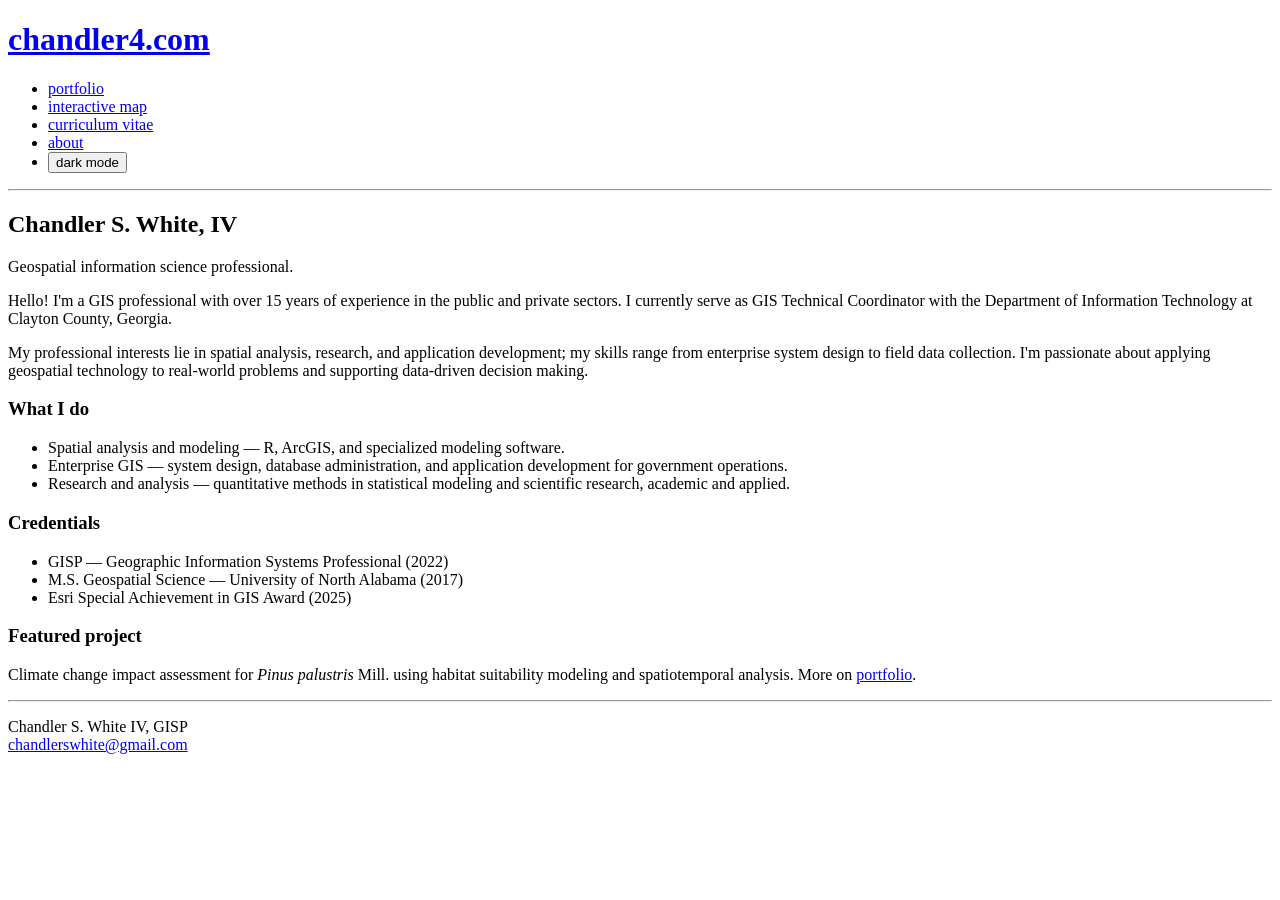
==== commit 96d0edf1: "Refactor index.html for layout and theme toggle Updated HTML structure and styles for improved layou" ====
--- a/index.html
+++ b/index.html
@@ -1,721 +1,63 @@
 <!DOCTYPE html>
 <html lang="en">
 <head>
-    <meta charset="UTF-8">
-    <meta name="viewport" content="width=device-width, initial-scale=1.0">
-    <title>chandler4.com | Home</title>
-    <meta name="description" content="Chandler S. White IV, GISP - Geographic Information Science Professional specializing in spatial analysis, conservation ecology, and species distribution modeling.">
-    <style>
-        * {
-            margin: 0;
-            padding: 0;
-            box-sizing: border-box;
-        }
-
-        /* CSS Variables for theming */
-        :root {
-            --bg-color: #fdfdfd;
-            --text-color: #333;
-            --card-bg: white;
-            --primary-color: #2d5016;
-            --primary-dark: #4a7c59;
-            --accent-color: #4a7c59;
-            --border-color: #4a7c59;
-            --shadow: rgba(0,0,0,0.08);
-            --footer-bg: #f8f9fa;
-            --footer-border: #e9ecef;
-            --footer-text: #6c757d;
-            --overlay-bg: #f8fffe;
-        }
-
-        body {
-            font-family: 'Segoe UI', Tahoma, Geneva, Verdana, sans-serif;
-            line-height: 1.6;
-            color: var(--text-color);
-            background-color: var(--bg-color);
-            padding-top: 80px;
-            transition: background-color 0.3s ease, color 0.3s ease;
-        }
-
-        header {
-            background: linear-gradient(135deg, var(--primary-color) 0%, var(--primary-dark) 100%);
-            color: white;
-            position: fixed;
-            top: 0;
-            left: 0;
-            right: 0;
-            z-index: 1000;
-            box-shadow: 0 2px 10px rgba(0,0,0,0.1);
-            transition: box-shadow 0.3s ease, transform 0.3s ease;
-        }
-
-        .header-content {
-            display: flex;
-            align-items: center;
-            padding: 1rem 2rem;
-            max-width: 1200px;
-            margin: 0 auto;
-        }
-
-        .hamburger {
-            background: none;
-            border: none;
-            color: white;
-            font-size: 1.5rem;
-            cursor: pointer;
-            padding: 0.5rem;
-            margin-right: 1rem;
-            border-radius: 4px;
-            transition: background-color 0.3s ease;
-        }
-
-        .hamburger:hover {
-            background-color: rgba(255,255,255,0.1);
-        }
-
-        .site-title {
-            font-size: 1.2rem;
-            font-weight: 600;
-            margin-right: 0.5rem;
-        }
-
-        .separator {
-            margin: 0 0.5rem;
-            opacity: 0.7;
-        }
-
-        .page-title {
-            font-size: 1.1rem;
-            font-weight: 400;
-            opacity: 0.9;
-        }
-
-        .nav-menu {
-            position: fixed;
-            top: 0;
-            left: -300px;
-            width: 300px;
-            height: 100vh;
-            background: linear-gradient(135deg, var(--primary-color) 0%, var(--primary-dark) 100%);
-            transition: left 0.3s ease;
-            z-index: 1001;
-            padding-top: 5rem;
-            box-shadow: 2px 0 10px rgba(0,0,0,0.1);
-        }
-
-        .nav-menu.open {
-            left: 0;
-        }
-
-        .nav-overlay {
-            position: fixed;
-            top: 0;
-            left: 0;
-            width: 100%;
-            height: 100vh;
-            background: rgba(0,0,0,0.5);
-            z-index: 999;
-            opacity: 0;
-            visibility: hidden;
-            transition: opacity 0.3s ease, visibility 0.3s ease;
-        }
-
-        .nav-overlay.open {
-            opacity: 1;
-            visibility: visible;
-        }
-
-        .nav-menu ul {
-            list-style: none;
-            padding: 0 2rem;
-            margin: 0 0 1rem 0;
-        }
-
-        .nav-menu li {
-            margin-bottom: 0.5rem;
-        }
-
-        .nav-menu a {
-            color: white !important;
-            text-decoration: none;
-            font-weight: 500;
-            padding: 0.75rem 1rem;
-            margin: 0;
-            display: block;
-            border-radius: 4px;
-            transition: background-color 0.3s ease;
-            text-align: left;
-            width: calc(100% - 2rem);
-            margin-left: 0;
-            margin-right: 0;
-        }
-
-        .nav-menu a:hover, .nav-menu a.active {
-            background-color: rgba(255,255,255,0.2);
-            color: white !important;
-        }
-
-        .close-menu {
-            position: absolute;
-            top: 1rem;
-            right: 1rem;
-            background: none;
-            border: none;
-            color: white;
-            font-size: 1.5rem;
-            cursor: pointer;
-            padding: 0.5rem;
-            border-radius: 4px;
-            transition: background-color 0.3s ease;
-        }
-
-        .close-menu:hover {
-            background-color: rgba(255,255,255,0.1);
-        }
-
-        /* Theme toggle button in navigation */
-        .nav-menu .theme-toggle {
-            background: rgba(255,255,255,0.1);
-            border: 1px solid rgba(255,255,255,0.2);
-            border-radius: 4px;
-            color: white !important;
-            padding: 0.75rem 1rem;
-            margin: 1rem 2rem;
-            cursor: pointer;
-            font-weight: 500;
-            transition: background-color 0.3s ease;
-            display: flex;
-            align-items: center;
-            justify-content: space-between;
-            font-size: 1rem;
-            width: auto;
-            box-sizing: border-box;
-        }
-
-        .nav-menu .theme-toggle:hover {
-            background-color: rgba(255,255,255,0.2);
-            color: white !important;
-        }
-
-        .theme-icon {
-            font-size: 1.2rem;
-            margin-left: 0.5rem;
-        }
-
-        .container {
-            max-width: 1200px;
-            margin: 0 auto;
-            padding: 0 2rem;
-        }
-
-        .hero {
-            max-width: 800px;
-            margin: 0 auto;
-            text-align: center;
-        }
-
-        .hero h1 {
-            font-size: 3rem;
-            margin-bottom: 1rem;
-            font-weight: 300;
-        }
-
-        .hero h2 {
-            font-size: 1.3rem;
-            opacity: 0.9;
-            font-weight: 400;
-            margin-bottom: 2rem;
-        }
-
-        .hero-description {
-            font-size: 1.1rem;
-            opacity: 0.95;
-            max-width: 600px;
-            margin: 0 auto;
-            line-height: 1.7;
-        }
-
-        main {
-            max-width: 1000px;
-            margin: 0 auto;
-            padding: 4rem 2rem;
-        }
-
-        .intro-section {
-            background: var(--card-bg);
-            border-radius: 8px;
-            padding: 3rem;
-            margin-bottom: 3rem;
-            box-shadow: 0 4px 20px var(--shadow);
-            border: 1px solid var(--border-color);
-            border-left: 4px solid var(--border-color);
-            text-align: center;
-            transition: background-color 0.3s ease, border-color 0.3s ease, box-shadow 0.3s ease;
-        }
-
-        .intro-section h3 {
-            color: var(--primary-color);
-            margin-bottom: 1.5rem;
-            font-size: 1.6rem;
-            transition: color 0.3s ease;
-        }
-
-        .intro-section p {
-            font-size: 1.1rem;
-            margin-bottom: 1.5rem;
-            color: var(--text-color);
-            transition: color 0.3s ease;
-        }
-
-        .expertise-overview {
-            display: grid;
-            grid-template-columns: repeat(auto-fit, minmax(250px, 1fr));
-            gap: 1.5rem;
-            margin: 3rem 0;
-        }
-
-        .expertise-card {
-            background: var(--card-bg);
-            border-radius: 8px;
-            padding: 2rem;
-            box-shadow: 0 4px 20px var(--shadow);
-            transition: transform 0.3s ease, box-shadow 0.3s ease, background-color 0.3s ease;
-            text-align: center;
-            border: 1px solid var(--border-color);
-        }
-
-        .expertise-card:hover {
-            transform: translateY(-5px);
-            box-shadow: 0 8px 30px var(--shadow);
-        }
-
-        .expertise-card h4 {
-            color: var(--primary-color);
-            margin-bottom: 1rem;
-            font-size: 1.2rem;
-            transition: color 0.3s ease;
-        }
-
-        .expertise-card p {
-            color: var(--text-color);
-            font-size: 0.95rem;
-            opacity: 0.8;
-            transition: color 0.3s ease;
-        }
-
-        .expertise-icon {
-            font-size: 2.5rem;
-            margin-bottom: 1rem;
-            display: block;
-        }
-
-        .navigation-section {
-            background: linear-gradient(135deg, var(--primary-color) 0%, var(--primary-dark) 100%);
-            color: white;
-            border-radius: 8px;
-            padding: 3rem;
-            text-align: center;
-            margin: 3rem 0;
-        }
-
-        .navigation-section h3 {
-            margin-bottom: 1.5rem;
-            font-size: 1.6rem;
-            color: white !important;
-        }
-
-        .navigation-section p {
-            margin-bottom: 2rem;
-            opacity: 0.9;
-        }
-
-        .nav-grid {
-            display: grid;
-            grid-template-columns: repeat(auto-fit, minmax(250px, 1fr));
-            gap: 2rem;
-            margin-top: 2rem;
-        }
-
-        .nav-card {
-            background: rgba(255,255,255,0.1);
-            border: 1px solid rgba(255,255,255,0.2);
-            border-radius: 8px;
-            padding: 2rem;
-            text-decoration: none;
-            color: white !important;
-            transition: all 0.3s ease;
-            display: block;
-        }
-
-        .nav-card:hover {
-            background: rgba(255,255,255,0.2);
-            transform: translateY(-3px);
-            box-shadow: 0 6px 25px rgba(0,0,0,0.15);
-            color: white !important;
-        }
-
-        .nav-card h4 {
-            margin-bottom: 1rem;
-            font-size: 1.3rem;
-            color: white !important;
-        }
-
-        .nav-card p {
-            opacity: 0.9;
-            margin-bottom: 0;
-            font-size: 0.95rem;
-        }
-
-        .nav-icon {
-            font-size: 2.5rem;
-            margin-bottom: 1rem;
-            display: block;
-        }
-
-        .credentials {
-            background: var(--overlay-bg);
-            border: 1px solid var(--border-color);
-            border-radius: 8px;
-            padding: 2rem;
-            margin: 3rem 0;
-            text-align: center;
-            transition: background-color 0.3s ease, border-color 0.3s ease;
-        }
-
-        .credentials h4 {
-            color: var(--primary-color);
-            margin-bottom: 1rem;
-            font-size: 1.3rem;
-            transition: color 0.3s ease;
-        }
-
-        .credentials-grid {
-            display: grid;
-            grid-template-columns: repeat(auto-fit, minmax(200px, 1fr));
-            gap: 1rem;
-            margin-top: 1.5rem;
-        }
-
-        .credential-item {
-            background: var(--card-bg);
-            padding: 1rem;
-            border-radius: 6px;
-            border: 1px solid var(--border-color);
-            border-left: 3px solid var(--border-color);
-            font-size: 0.95rem;
-            transition: background-color 0.3s ease, border-color 0.3s ease;
-        }
-
-        .credential-item strong {
-            color: var(--primary-color);
-            display: block;
-            margin-bottom: 0.3rem;
-            transition: color 0.3s ease;
-        }
-
-        footer {
-            background-color: var(--footer-bg);
-            text-align: center;
-            padding: 2rem;
-            margin-top: 3rem;
-            border-top: 1px solid var(--footer-border);
-            transition: background-color 0.3s ease, border-color 0.3s ease;
-        }
-
-        footer p {
-            color: var(--footer-text);
-            margin-bottom: 0.5rem;
-            text-align: center;
-            transition: color 0.3s ease;
-        }
-
-        footer a {
-            color: var(--accent-color);
-            text-decoration: none;
-        }
-
-        footer a:hover {
-            text-decoration: underline;
-        }
-
-        /* Dark mode styles */
-        [data-theme="dark"] {
-            --bg-color: #0f0f0f;
-            --text-color: #e0e0e0;
-            --card-bg: #1a1a1a;
-            --primary-color: #3b82f6;
-            --primary-dark: #1e40af;
-            --accent-color: #60a5fa;
-            --border-color: #374151;
-            --shadow: rgba(0,0,0,0.4);
-            --footer-bg: #1a1a1a;
-            --footer-border: #374151;
-            --footer-text: #9ca3af;
-            --overlay-bg: #262626;
-        }
-
-        [data-theme="dark"] a {
-            color: #60a5fa;
-            transition: color 0.3s ease;
-        }
-
-        [data-theme="dark"] a:hover {
-            color: #93c5fd;
-        }
-
-        [data-theme="dark"] a:visited {
-            color: #a78bfa;
-        }
-
-        [data-theme="light"] {
-            --bg-color: #fdfdfd;
-            --text-color: #333;
-            --card-bg: white;
-            --primary-color: #2d5016;
-            --primary-dark: #4a7c59;
-            --accent-color: #4a7c59;
-            --border-color: #4a7c59;
-            --shadow: rgba(0,0,0,0.08);
-            --footer-bg: #f8f9fa;
-            --footer-border: #e9ecef;
-            --footer-text: #6c757d;
-            --overlay-bg: #f8fffe;
-        }
-
-        [data-theme="light"] a {
-            color: #4a7c59;
-        }
-
-        [data-theme="light"] a:hover {
-            color: #2d5016;
-        }
-
-        @media (max-width: 768px) {
-            .hero h1 {
-                font-size: 2rem;
-            }
-
-            .profile-header {
-                grid-template-columns: 1fr;
-                text-align: center;
-            }
-
-            .profile-photo {
-                justify-self: center;
-            }
-
-            .expertise-grid, .contact-grid, .interests-list {
-                grid-template-columns: 1fr;
-            }
-
-            .header-content {
-                padding: 1rem;
-            }
-
-            .site-title {
-                font-size: 1.1rem;
-            }
-
-            .page-title {
-                font-size: 1rem;
-            }
-        }
-    </style>
+<meta charset="utf-8">
+<meta name="viewport" content="width=device-width, initial-scale=1">
+<title>chandler4.com</title>
+<meta name="description" content="Chandler S. White IV, GISP — geospatial information science professional. Spatial analysis, conservation ecology, species distribution modeling.">
+<link rel="stylesheet" href="style.css">
 </head>
 <body>
+
 <header>
-        <div class="nav-overlay" id="navOverlay"></div>
-        <div class="nav-menu" id="navMenu">
-            <button class="close-menu" id="closeMenu">✕</button>
-            <ul>
-                <li><a href="#" class="active">Home</a></li>
-                <li><a href="portfolio.html">Portfolio</a></li>
-                <li><a href="interactive_habitat_map.html" target="_blank">Interactive Map</a></li>
-                <li><a href="cv.html">Curriculum Vitae</a></li>
-                <li><a href="about.html">About</a></li>
-            </ul>
-            <button class="theme-toggle" id="themeToggle">
-                <span>Dark Mode</span>
-                <span class="theme-icon">🌙</span>
-            </button>
-        </div>
-        <div class="header-content">
-            <button class="hamburger" id="hamburger">☰</button>
-            <span class="site-title">chandler4.com</span>
-            <span class="page-title"></span>
-        </div>
-    </header>
+<h1><a href="index.html">chandler4.com</a></h1>
 
-    <main>
-        <div class="container">
-            <div class="hero">
-                <h1><strong>Chandler S. White, IV</strong></h1>
-                <h2>Geospatial Information Science Professional</h2>
-            </div>
-        </div>
-        <br>
-        <section class="intro-section">
-            <h3>Welcome!</h3>
-            <p>Hello! My name is Chandler White. I'm a GIS professional with over 15 years of experience in both the public and private sectors. I currently serve as the GIS Technical Coordinator with the Department of Information Technology at Clayton County, Georgia.</p>
-            <p>My professional interests lie in spatial analysis, research, and application development, while my skills range from enterprise system design to field data collection. I'm passionate about applying geospatial technology to address real-world challenges and support data-driven decision making.</p>
-        </section>
+<nav>
+<ul>
+<li><a href="portfolio.html">portfolio</a></li>
+<li><a href="interactive_habitat_map.html">interactive map</a></li>
+<li><a href="cv.html">curriculum vitae</a></li>
+<li><a href="about.html">about</a></li>
+<li><button class="plain" id="theme-toggle" type="button">dark mode</button></li>
+</ul>
+</nav>
+</header>
 
-        <div class="expertise-overview">
-            <div class="expertise-card">
-                <span class="expertise-icon">🗺️</span>
-                <h4>Spatial Analysis & Modeling</h4>
-                <p>Advanced GIS techniques, including spatial analysis and modeling using R, ArcGIS, and specialized modeling software.</p>
-            </div>
-            <div class="expertise-card">
-                <span class="expertise-icon">🏛️</span>
-                <h4>Enterprise GIS</h4>
-                <p>System design, database administration, and application development for government operations.</p>
-            </div>
-            <div class="expertise-card">
-                <span class="expertise-icon">📊</span>
-                <h4>Research & Analysis</h4>
-                <p>Quantitative methods in statistical modeling and scientific research with experience in both academic and applied contexts.</p>
-            </div>
-        </div>
+<hr>
 
-        <section class="credentials">
-            <h4>Professional Credentials & Recognition</h4>
-            <div class="credentials-grid">
-                <div class="credential-item">
-                    <strong>GISP Certified</strong>
-                    Geographic Information Systems Professional (2022)
-                </div>
-                <div class="credential-item">
-                    <strong>M.S. Geospatial Science</strong>
-                    University of North Alabama (2017)
-                </div>
-                <div class="credential-item">
-                    <strong>National Recognition</strong>
-                    Awarded Esri's Special Achievement in GIS Award (2025)
-                </div>
-            </div>
-        </section>
+<div class="intro">
+<h2>Chandler S. White, IV</h2>
+<p>Geospatial information science professional.</p>
+</div>
 
-        <section class="navigation-section">
-            <h3>Explore My Work</h3>
-            <p>Discover my portfolio, professional background, and current research projects</p>
-            
-            <div class="nav-grid">
-                <a href="portfolio.html" class="nav-card">
-                    <span class="nav-icon">💼</span>
-                    <h4>Portfolio</h4>
-                    <p>Featured project: Climate change impact assessment for <em>Pinus palustris</em> Mill. using habitat suitability modeling and spatiotemporal analysis</p>
-                </a>
-                
-                <a href="cv.html" class="nav-card">
-                    <span class="nav-icon">📄</span>
-                    <h4>Curriculum Vitae</h4>
-                    <p>Complete professional history, education, technical skills, research experience, and professional development activities</p>
-                </a>
-                
-                <a href="about.html" class="nav-card">
-                    <span class="nav-icon">📖</span>
-                    <h4>About</h4>
-                    <p>Personal background and other fun facts about me</p>
-                </a>
-            </div>
-        </section>
-    </main>
+<p>Hello! I'm a GIS professional with over 15 years of experience in the public and private sectors. I currently serve as GIS Technical Coordinator with the Department of Information Technology at Clayton County, Georgia.</p>
 
-    <footer>
-        <p><strong>Chandler S. White IV, GISP</strong></p>
-        <p><a href="mailto:chandlerswhite@gmail.com">chandlerswhite@gmail.com</a> | <a href="https://www.chandler4.com">www.chandler4.com</a></p>
-    </footer>
-<script>
-    const hamburger = document.getElementById('hamburger');
-    const navMenu = document.getElementById('navMenu');
-    const navOverlay = document.getElementById('navOverlay');
-    const closeMenu = document.getElementById('closeMenu');
-    const header = document.querySelector('header');
+<p>My professional interests lie in spatial analysis, research, and application development; my skills range from enterprise system design to field data collection. I'm passionate about applying geospatial technology to real-world problems and supporting data-driven decision making.</p>
 
-    let lastScrollTop = 0;
-    let scrollThreshold = 10; // Minimum scroll distance to trigger hide/show
+<h3>What I do</h3>
+<ul>
+<li>Spatial analysis and modeling — R, ArcGIS, and specialized modeling software.</li>
+<li>Enterprise GIS — system design, database administration, and application development for government operations.</li>
+<li>Research and analysis — quantitative methods in statistical modeling and scientific research, academic and applied.</li>
+</ul>
 
-    function openMenu() {
-        navMenu.classList.add('open');
-        navOverlay.classList.add('open');
-        document.body.style.overflow = 'hidden';
-    }
+<h3>Credentials</h3>
+<ul>
+<li>GISP — Geographic Information Systems Professional (2022)</li>
+<li>M.S. Geospatial Science — University of North Alabama (2017)</li>
+<li>Esri Special Achievement in GIS Award (2025)</li>
+</ul>
 
-    function closeMenuFunc() {
-        navMenu.classList.remove('open');
-        navOverlay.classList.remove('open');
-        document.body.style.overflow = '';
-    }
+<h3>Featured project</h3>
+<p>Climate change impact assessment for <i>Pinus palustris</i> Mill. using habitat suitability modeling and spatiotemporal analysis. More on <a href="portfolio.html">portfolio</a>.</p>
 
-    hamburger.addEventListener('click', openMenu);
-    closeMenu.addEventListener('click', closeMenuFunc);
-    navOverlay.addEventListener('click', closeMenuFunc);
+<hr>
 
-    // Smart header with scroll direction detection
-    window.addEventListener('scroll', function() {
-        let scrollTop = window.pageYOffset || document.documentElement.scrollTop;
-        
-        // Add shadow effect
-        if (scrollTop > 10) {
-            header.style.boxShadow = '0 2px 20px rgba(0,0,0,0.15)';
-        } else {
-            header.style.boxShadow = '0 2px 10px rgba(0,0,0,0.1)';
-        }
+<footer>
+<p>Chandler S. White IV, GISP<br>
+<a href="mailto:chandlerswhite@gmail.com">chandlerswhite@gmail.com</a></p>
+</footer>
 
-        // Auto-hide/show header based on scroll direction
-        if (Math.abs(lastScrollTop - scrollTop) <= scrollThreshold) {
-            return; // Don't do anything if scroll distance is too small
-        }
-
-        if (scrollTop > lastScrollTop && scrollTop > 100) {
-            // Scrolling down & past 100px - hide header
-            header.style.transform = 'translateY(-100%)';
-        } else {
-            // Scrolling up - show header
-            header.style.transform = 'translateY(0)';
-        }
-        
-        lastScrollTop = scrollTop;
-    });
-
-    // Theme toggle functionality
-    const themeToggle = document.getElementById('themeToggle');
-    const html = document.documentElement;
-
-    // Check for saved theme preference or default to light mode
-    const currentTheme = localStorage.getItem('theme') || 'light';
-    html.setAttribute('data-theme', currentTheme);
-    updateThemeIcon(currentTheme);
-
-    themeToggle.addEventListener('click', function() {
-        const currentTheme = html.getAttribute('data-theme');
-        const newTheme = currentTheme === 'dark' ? 'light' : 'dark';
-        
-        html.setAttribute('data-theme', newTheme);
-        localStorage.setItem('theme', newTheme);
-        updateThemeIcon(newTheme);
-    });
-
-    function updateThemeIcon(theme) {
-        const themeText = themeToggle.querySelector('span:first-child');
-        const themeIcon = themeToggle.querySelector('.theme-icon');
-
-        if (theme === 'dark') {
-            themeText.textContent = 'Light Mode';
-            themeIcon.textContent = '☀️';
-        } else {
-            themeText.textContent = 'Dark Mode';
-            themeIcon.textContent = '🌙';
-        }
-    }
-
-    // Initialize theme on page load
-    document.addEventListener('DOMContentLoaded', function() {
-        const savedTheme = localStorage.getItem('theme') || 'light';
-        html.setAttribute('data-theme', savedTheme);
-        updateThemeIcon(savedTheme);
-    });
-</script>
+<script src="site.js"></script>
 </body>
 </html>
